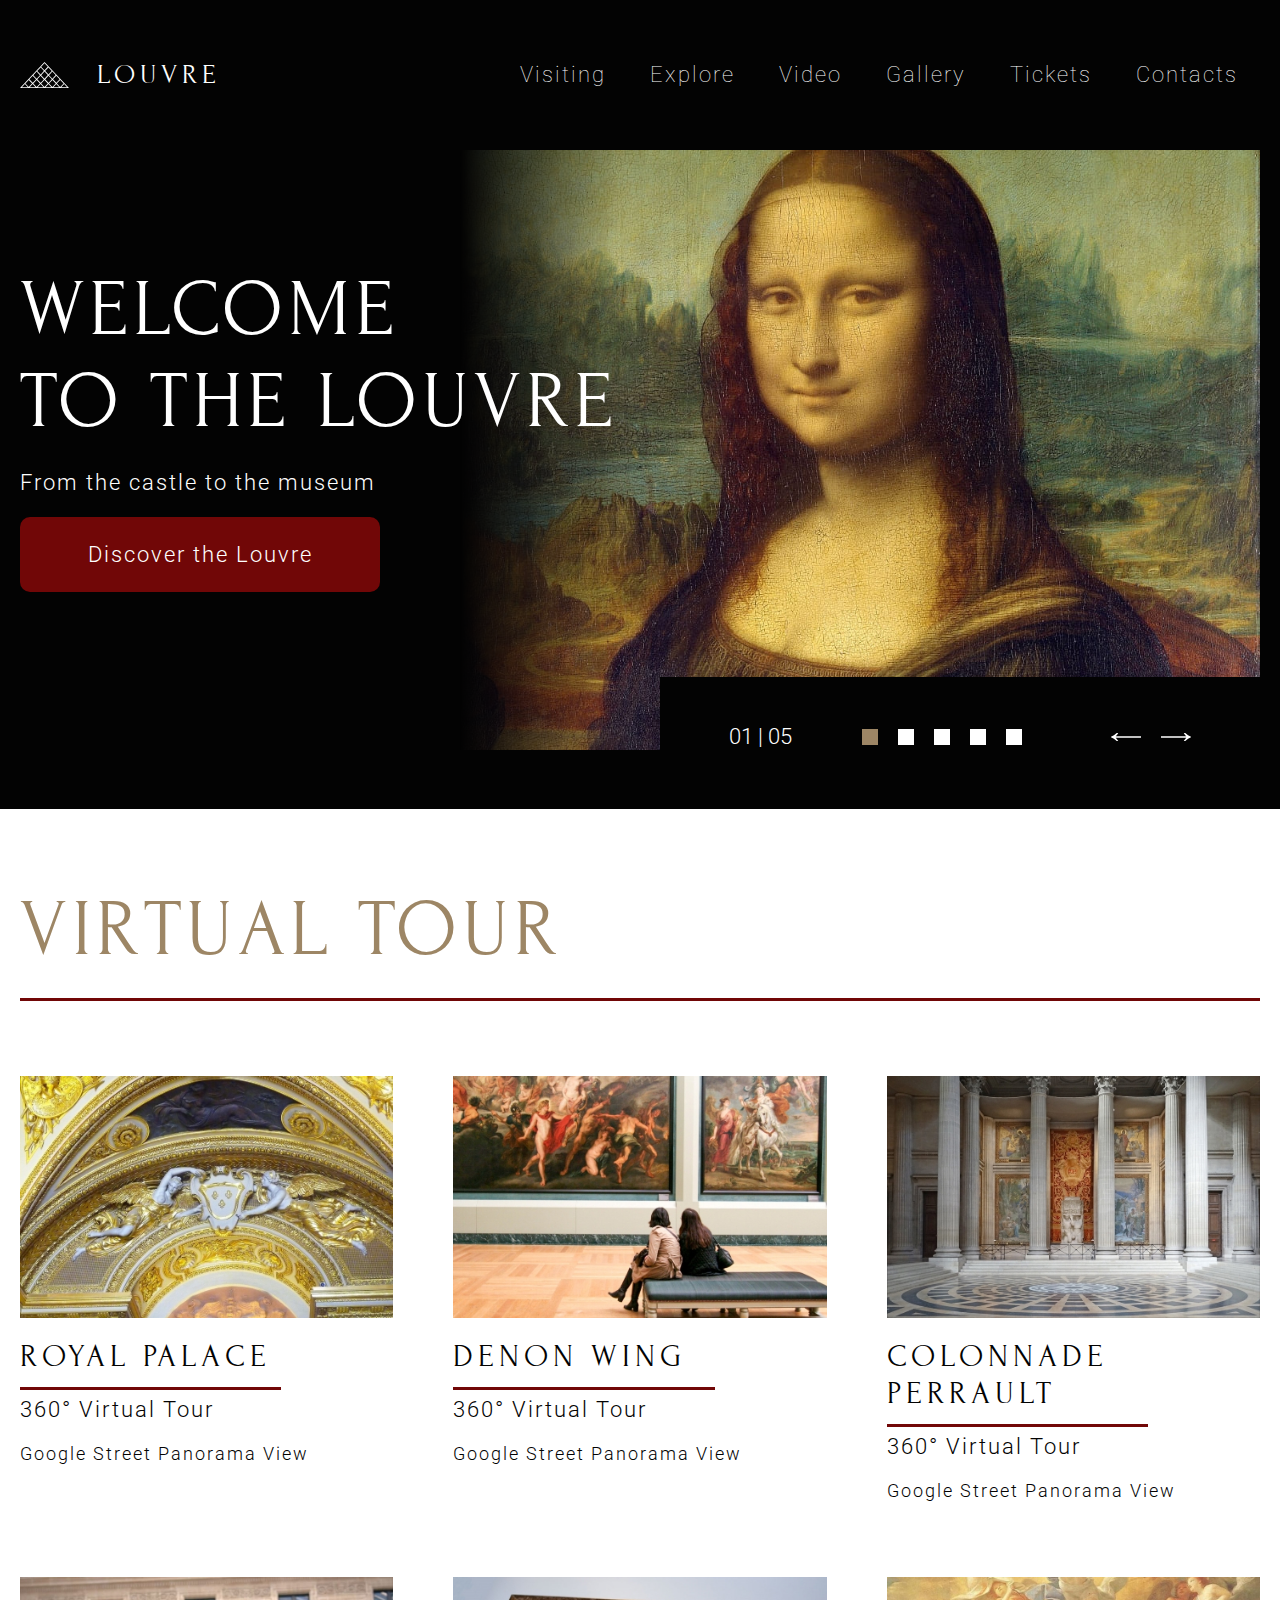
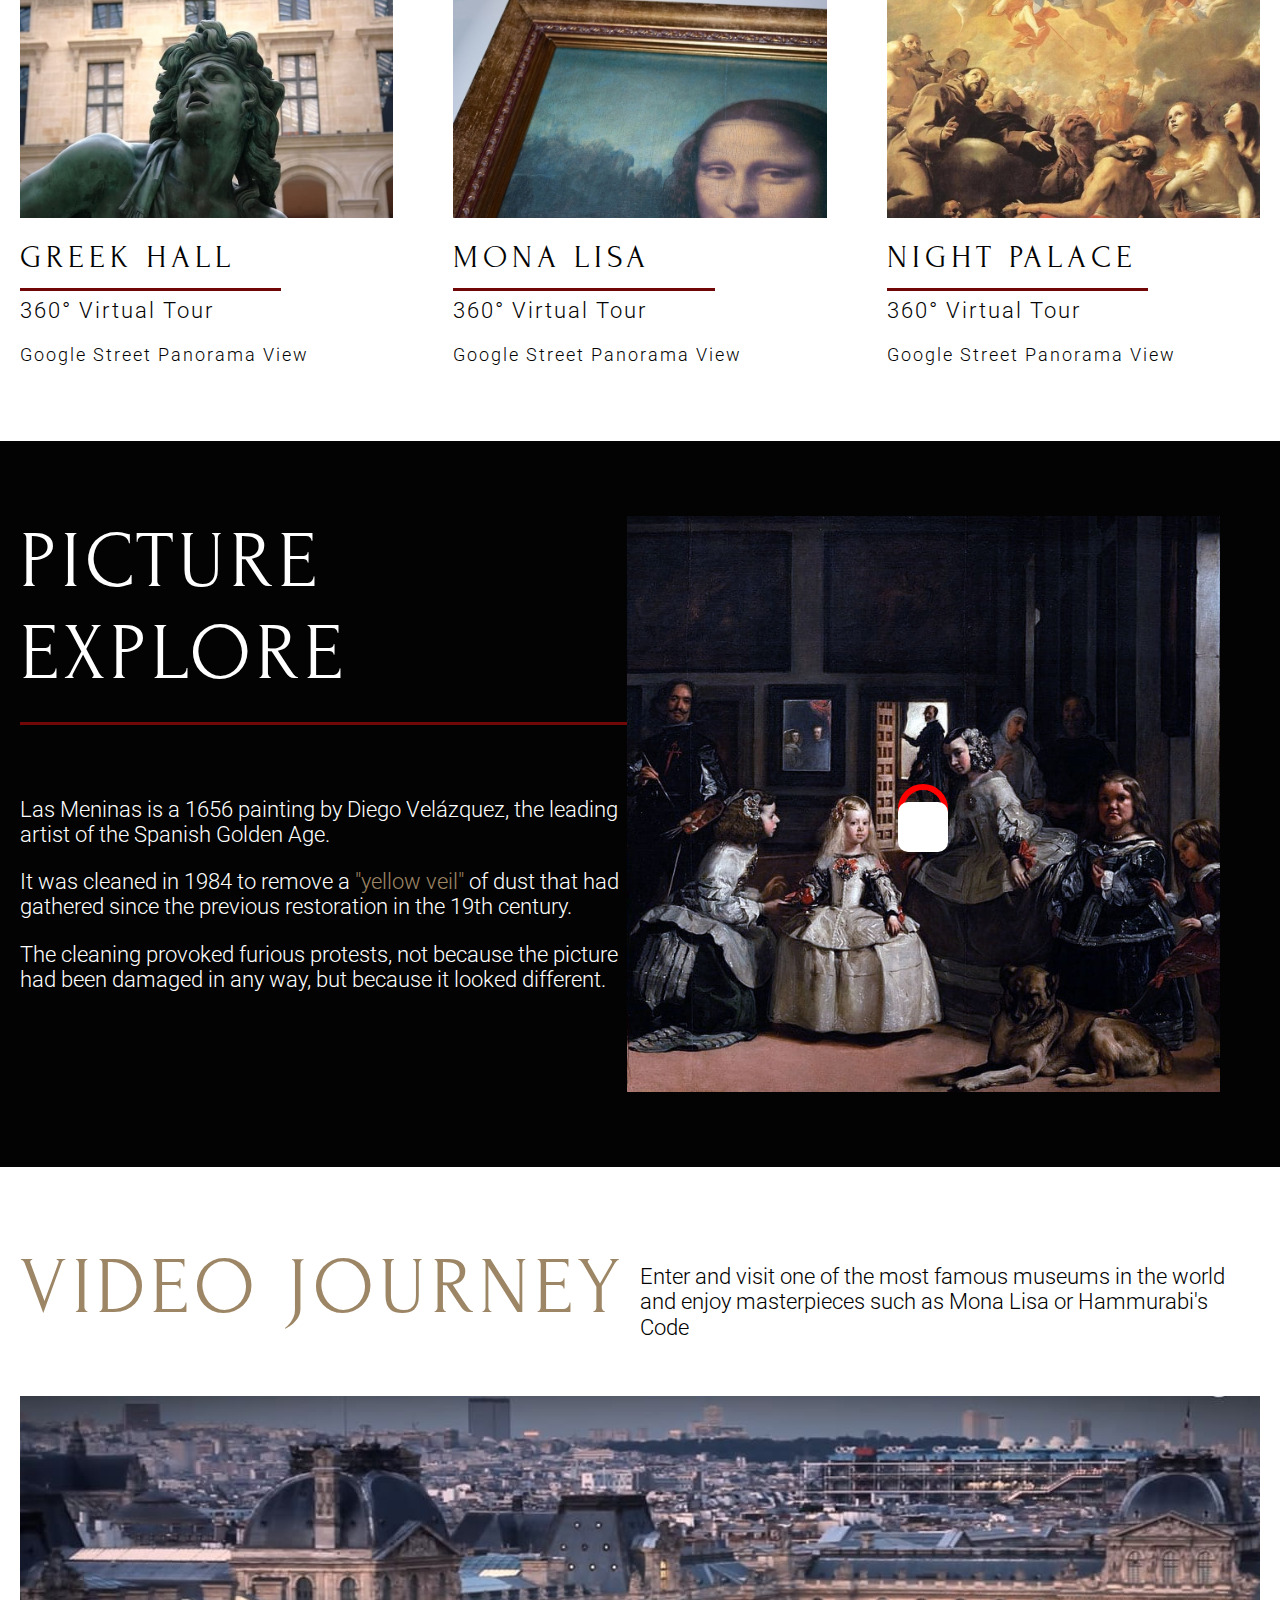
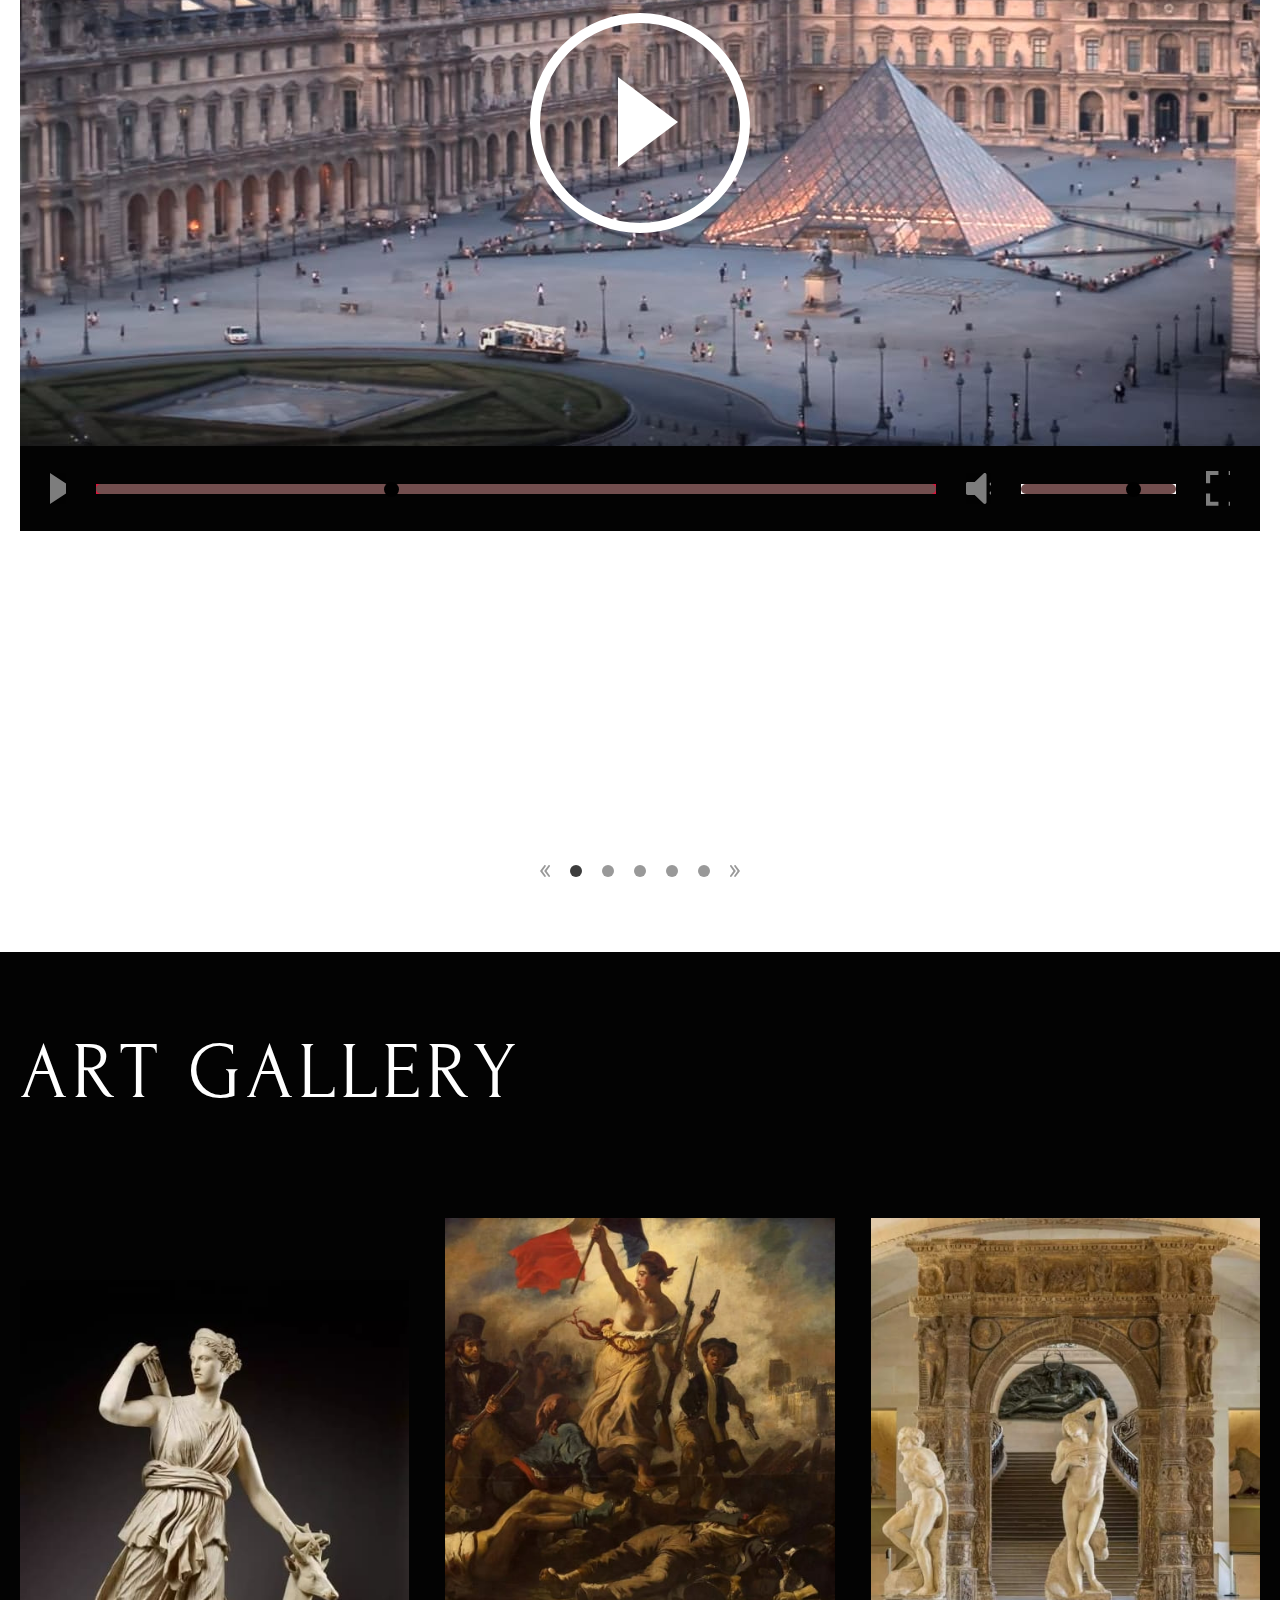
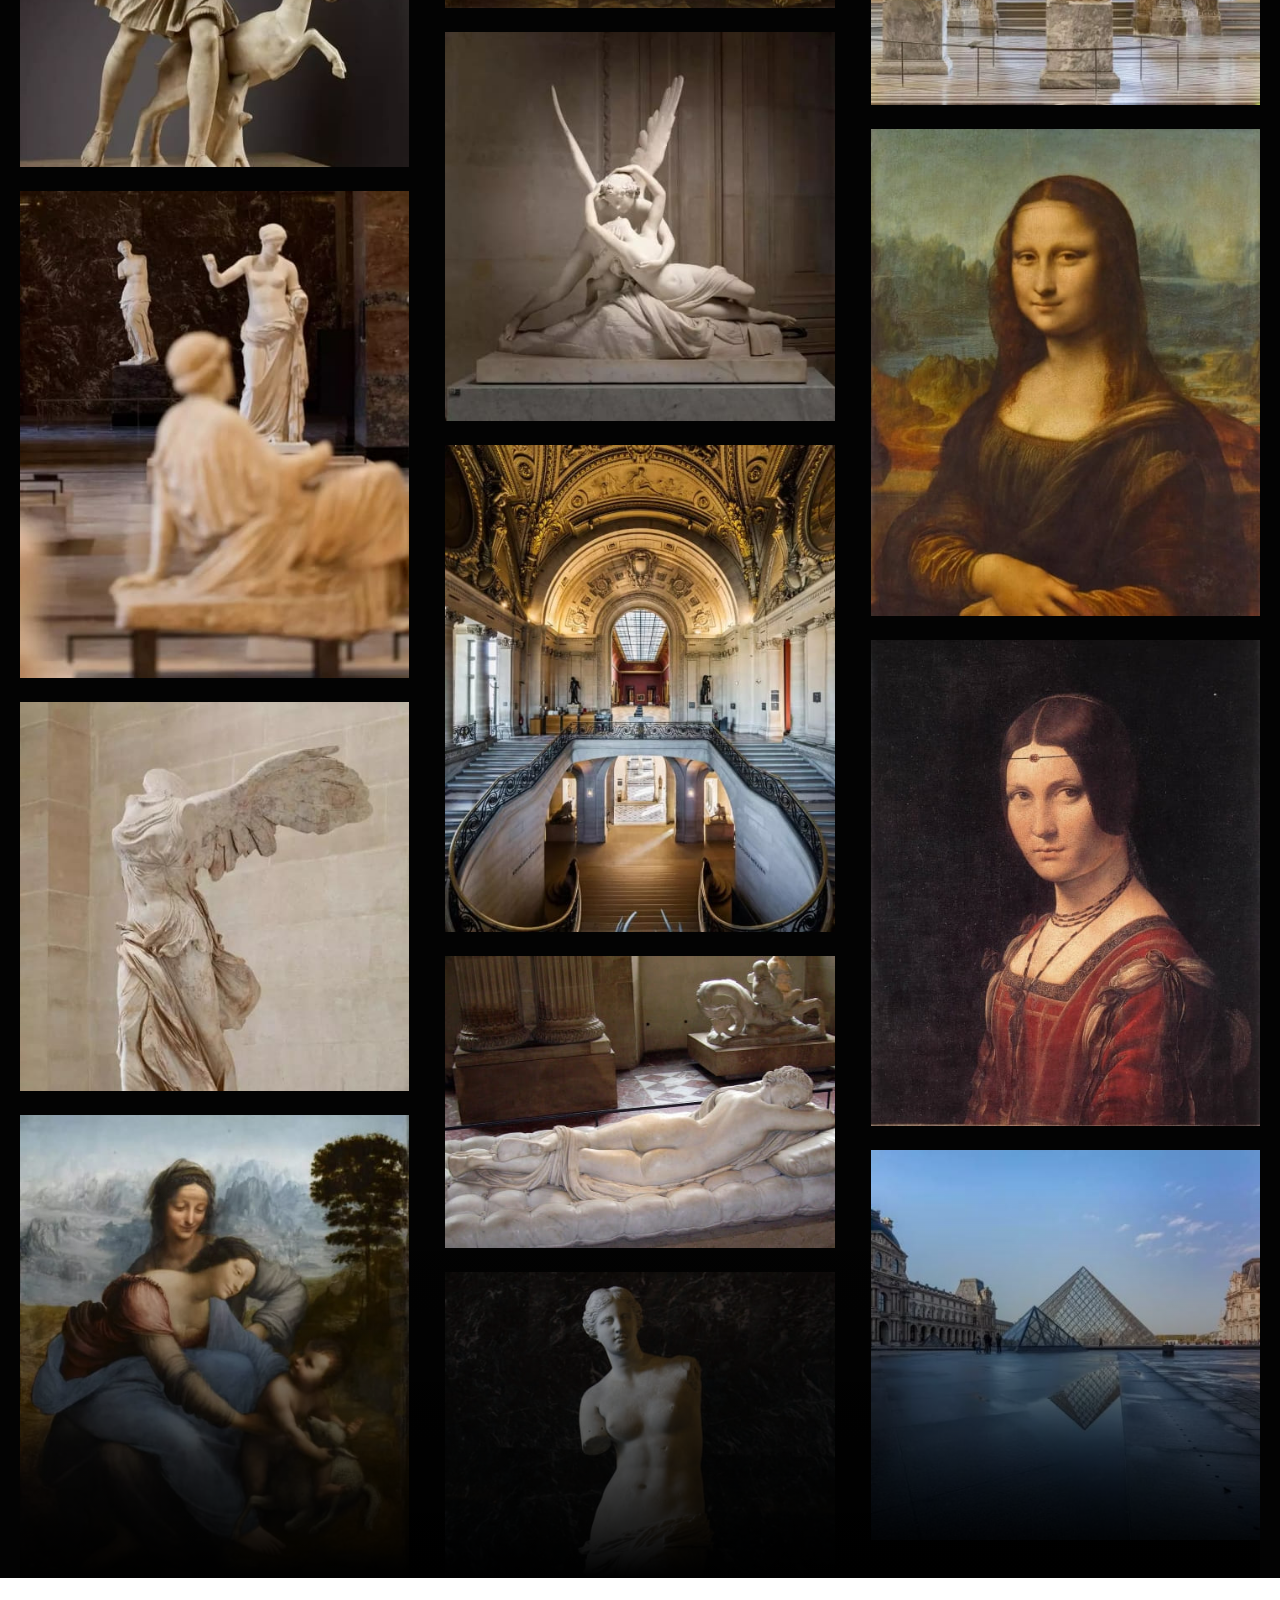
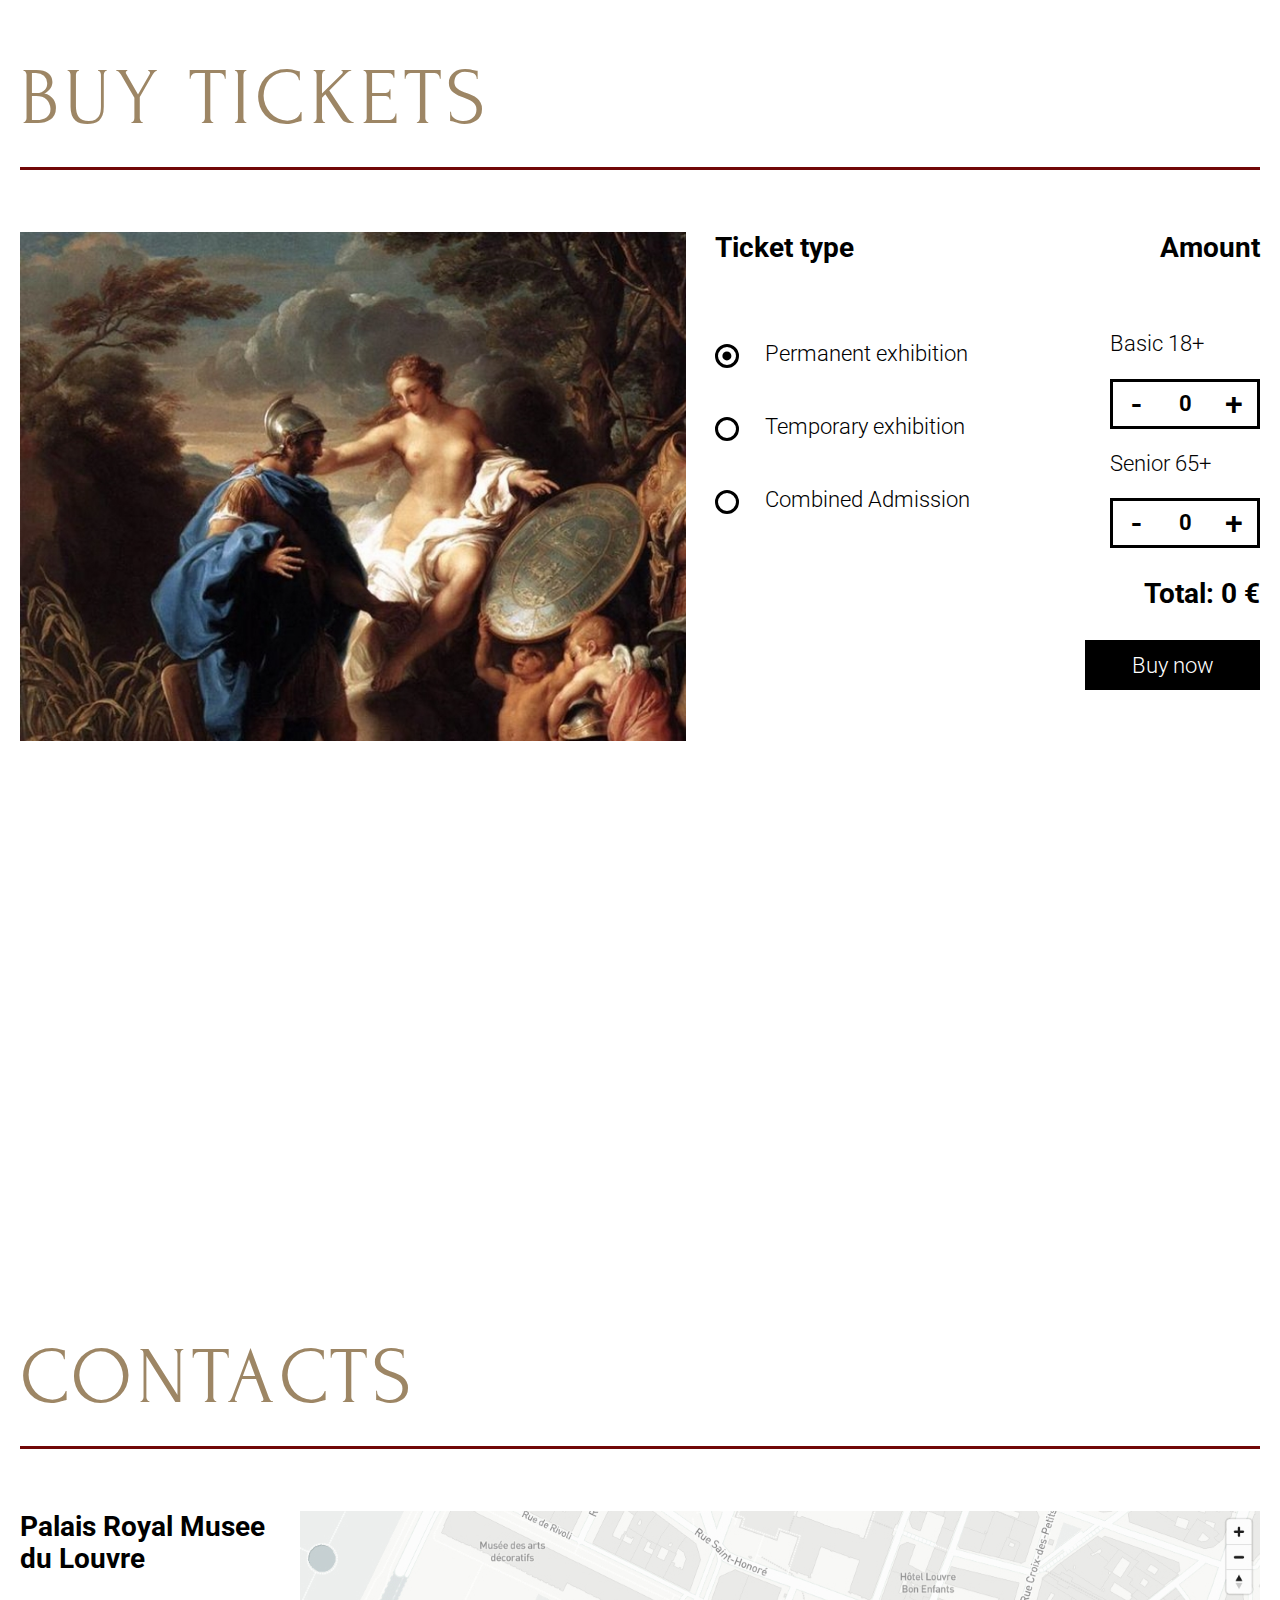
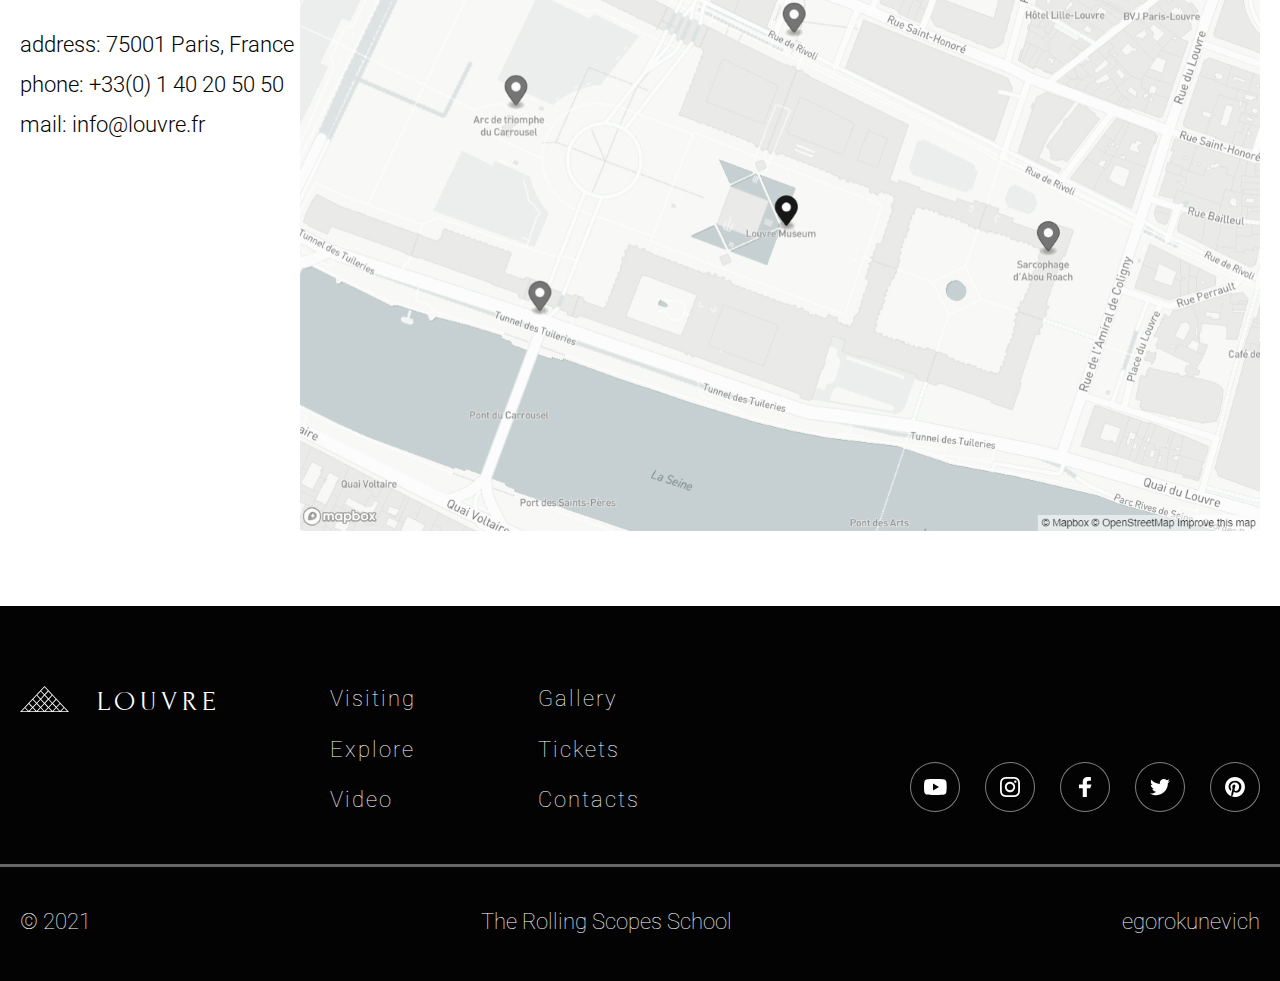
==== projects/museum/index.html @ bc7a4110 "Add files via upload" ====
<!DOCTYPE html>
<html lang="en">

<head>
  <meta charset="UTF-8">
  <meta http-equiv="X-UA-Compatible" content="IE=edge">
  <meta name="viewport" content="width=device-width, initial-scale=1.0">
  <link rel="icon" href="assets/favicon.ico">
  <link rel="stylesheet" href="css/normalize.css">
  <link rel="stylesheet" href="css/style.css">
  <link rel="stylesheet" href="css/welcome.css">
  <link rel="stylesheet" href="css/visiting.css">
  <link rel="stylesheet" href="css/header.css">
  <link rel="stylesheet" href="css/explore.css">
  <link rel="stylesheet" href="css/video.css">
  <link rel="stylesheet" href="css/gallery.css">
  <link rel="stylesheet" href="css/tickets.css">
  <link rel="stylesheet" href="css/contacts.css">
  <link rel="stylesheet" href="css/footer.css">
  <link rel="stylesheet" href="css/booking.css">

  <!-- linking fonts -->
  <link rel="preconnect" href="https://fonts.googleapis.com">
  <link rel="preconnect" href="https://fonts.gstatic.com" crossorigin>
  <link href="https://fonts.googleapis.com/css2?family=Roboto:wght@100;300;400;500;700&display=swap" rel="stylesheet">
  <link href="https://fonts.googleapis.com/css2?family=Forum&display=swap" rel="stylesheet">

  <title>Louvre Museum</title>
  <script src="js/tickets-refresh.js" type="text/javascript" defer></script>
</head>

<body>
  <header id="header" class="header">
    <div class="container flex">
      <div class="header-container">
        <div class="header__logo">
          <!-- <img src="assets/img/icons/logo.png" alt="logo"> -->
          <div class="logoImg"></div>
          <h3>
            <a class="link-spacing logo__title" href="#header">Louvre</a>
          </h3>
        </div>
        <nav id="header-nav" class="header__nav">
          <ul id="nav__list" class="nav__list flex-wrap">
            <li class="header__li"><a class="nav-link link-spacing" href="#visiting">Visiting</a></li>
            <li class="header__li"><a class="nav-link link-spacing" href="#explore">Explore</a></li>
            <li class="header__li"><a class="nav-link link-spacing" href="#video">Video</a></li>
            <li class="header__li"><a class="nav-link link-spacing" href="#gallery">Gallery</a></li>
            <li class="header__li"><a class="nav-link link-spacing" href="#tickets">Tickets</a></li>
            <li class="header__li navContacts"><a class="nav-link link-spacing" href="#contacts"
                class="navContacts">Contacts</a>
            </li>
          </ul>
        </nav>
        <div id="burger-menu" class="burger-menu">
          <span class="burger-line burger-line__top"></span>
          <span class="burger-line burger-line__mid"></span>
          <span class="burger-line burger-line__bot"></span>
        </div>
      </div>
    </div>
  </header>

  <main>
    <section id="welcome" class="section">
      <div class="bg-wrapper_dark">
        <!-- для заливки фона за пределами контейнера -->
        <div class="container">
          <div class="welcome-container">
            <div id="welcome__content" class="welcome-content">
              <h2 class="section__title text_white">Welcome</h2>
              <h2 class="section__title text_white">To the Louvre</h2>
              <p class="welcome-info text_white">From the castle to the museum</p>
              <a class="welcome__btn link-spacing text_white"
                href="https://www.google.com/maps/@48.8618159,2.3366818,3a,75y,81.55h,73.4t/data=!3m7!1e1!3m5!1sAF1QipOVxZQuSy3Bx9T_HpH_7FtBHDTXvI6SF-A10ocT!2e10!3e12!7i5472!8i2736">Discover
                the Louvre</a>
              <!-- <iframe class="button" src="https://www.google.com/maps/@48.8618159,2.3366818,3a,75y,81.55h,73.4t/data=!3m7!1e1!3m5!1sAF1QipOVxZQuSy3Bx9T_HpH_7FtBHDTXvI6SF-A10ocT!2e10!3e12!7i5472!8i2736" frameborder="0">Discover the Louvre</iframe> -->
            </div>
            <div class="slider">
              <div class="slider__mask">
                <img class="slider__img" src="assets/img/welcome-slider/1.jpg" alt="1_MonaLisa">
              </div>
              <!-- Slider -->
              <div class="slider-controls flex">
                <p class="text_white">01 | 05</p>
                <div class="slider__dots flex">
                  <div class="slider__dot slider__dot_active"></div> <!-- выделяется цветом -->
                  <div class="slider__dot"></div>
                  <div class="slider__dot"></div>
                  <div class="slider__dot"></div>
                  <div class="slider__dot"></div>
                </div>
                <div class="slider__arrows flex">
                  <div class="slider__arrow slider__arrow_left"></div>
                  <div class="slider__arrow slider__arrow_right"></div>
                </div>
              </div>
            </div>
          </div>
        </div>
      </div>
    </section>
    <section id="visiting" class="section_center flex section_light">
      <div class="bg-wrapper_light">
        <div class="section_padding">
          <div class="container">
            <div class="underline-title">
              <h2 class="section__title text_gold">Virtual tour</h2>
            </div>
            <div class="visiting__cards flex">
              <div class="card">
                <a class="link-spacing"
                  href="https://www.google.com/maps/@48.8606882,2.3356791,3a,90y,328.36h,87.55t/data=!3m7!1e1!3m5!1sAF1QipMZ9YgnArbwEIbTDANeSQYFu9gNqpW_2Sv8FBvY!2e10!3e12!7i4352!8i1815">
                  <div>
                    <img src="assets/img/visiting/royal-palace.jpg" class="card__img" alt="royal-palace">
                    <h4 class="card__title card-underline">Royal palace</h4>
                    <p class="card__info">360° Virtual Tour</p>
                    <p class="card__description">Google Street Panorama View</p>
                  </div>
                </a>
              </div>
              <div class="card">
                <a class="link-spacing"
                  href="https://www.google.com/maps/@48.8563254,2.3352706,3a,75y,90t/data=!3m7!1e1!3m5!1sAF1QipNRj_CwP4coDMYdCHj6qHeBeJpI2VxU5BUsOX4F!2e10!3e12!7i11000!8i5500">
                  <div>
                    <img src="assets/img/visiting/denon-wing.jpg" class="card__img" alt="denon-wing">
                    <h4 class="card__title card-underline">Denon wing</h4>
                    <p class="card__info">360° Virtual Tour</p>
                    <p class="card__description">Google Street Panorama View</p>
                  </div>
                </a>
              </div>
              <div class="card">
                <a class="link-spacing"
                  href="https://www.google.com/maps/@48.8601723,2.3395439,3a,88.4y,322.04h,84.25t/data=!3m7!1e1!3m5!1sAF1QipNMZGQuEA-pAUvIG_eP_2f3gWTKZEJ6XLVJ-Pgb!2e10!3e12!7i10240!8i5120">
                  <div>
                    <img src="assets/img/visiting/colonnade-perrault.jpg" class="card__img" alt="colonnade-perrault">
                    <h4 class="card__title card-underline">Colonnade perrault</h4>
                    <p class="card__info">360° Virtual Tour</p>
                    <p class="card__description">Google Street Panorama View</p>
                  </div>
                </a>
              </div>
              <div class="card">
                <a class="link-spacing"
                  href="https://www.google.com/maps/@48.860183,2.3356156,3a,90y,177.69h,95.61t/data=!3m7!1e1!3m5!1sAF1QipP7uFZnTITRe-7AEVAgHAfqiCL-03gvBHcYWgF3!2e10!3e12!7i5472!8i2736">
                  <div>
                    <img src="assets/img/visiting/greek-hall.jpg" class="card__img" alt="greek-hall">
                    <h4 class="card__title card-underline">Greek hall</h4>
                    <p class="card__info">360° Virtual Tour</p>
                    <p class="card__description">Google Street Panorama View</p>
                  </div>
                </a>
              </div>
              <div class="card">
                <a class="link-spacing"
                  href="https://www.google.com/maps/@48.8598788,2.3355157,3a,82.2y,7.53h,94t/data=!3m7!1e1!3m5!1sAF1QipO1wkUUbyzpPjj-OR0mR5etZJT-xl-40XK8rDQ3!2e10!3e12!7i10240!8i5120">
                  <div>
                    <img src="assets/img/visiting/mona-lisa.jpg" class="card__img" alt="mona-lisa">
                    <h4 class="card__title card-underline">Mona lisa</h4>
                    <p class="card__info">360° Virtual Tour</p>
                    <p class="card__description">Google Street Panorama View</p>
                  </div>
                </a>
              </div>
              <div class="card">
                <a class="link-spacing"
                  href="https://www.google.com/maps/@48.8563254,2.3352706,3a,90y,21.26h,79.91t/data=!3m7!1e1!3m5!1sAF1QipPpGAowYatVyk3MMGnZAaQkYm2EUk-Dlca06SS5!2e10!3e12!7i11304!8i5652">
                  <div>
                    <img src="assets/img/visiting/night-palace.jpg" class="card__img" alt="night-palace">
                    <h4 class="card__title card-underline">Night palace</h4>
                    <p class="card__info">360° Virtual Tour</p>
                    <p class="card__description">Google Street Panorama View</p>
                  </div>
                </a>
              </div>
            </div>
          </div>
        </div>
      </div>
    </section>
    <section id="explore" class="section">
      <div class="bg-wrapper_dark">
        <div class="section_padding">
          <div class="container flex">
            <div class="explore-container">
              <div class="explore__description">
                <div class="underline-title">
                  <h2 class="section__title text_white">Picture explore</h2>
                </div>
                <article class="explore__info explore__description_padding-vert">
                  <p class="text_white">Las Meninas is a 1656 painting by Diego Velázquez, the leading artist of the
                    Spanish Golden Age.
                  </p>
                  <p class="text_white">It was cleaned in 1984 to remove a <span class="text_gold">"yellow veil"</span>
                    of dust that had
                    gathered since the previous restoration in the 19th century.</p>
                  <p class="explore__3rd-paragraph text_white">The cleaning provoked furious protests, not because the
                    picture had
                    been damaged in any way, but
                    because it looked different.</p>
                </article>
              </div>
              <div class="explore-slider__container">
                <div class="explore-slider">
                  <div class="explore-slider__after">
                    <img class="img-block img-scale" src="assets/img/explore-slider/after.jpg" alt="after.jpg">
                  </div>
                  <div class="explore-slider__control">
                  </div>
                  <input class="explore-range explore-slider__input" name="exploreRange" type="range" min="0" max="100" value="50">
                </div>
              </div>
            </div>
          </div>
        </div>
      </div>
    </section>
    <section id="video">
      <div class="bg-wrapper_light">
        <div class="section_padding">
          <div class="container">
            <div class="video-container">
              <div class="video-info">
                <h2 class="section__title text_gold video__title">Video journey</h2>
                <p class="video__description">Enter and visit one of the most famous museums in the
                  world and enjoy masterpieces such as Mona Lisa or Hammurabi's Code</p>
              </div>
              <div class="video-player video-grid__player">
                <div class="video-player__poster">
                  <div class="play-icon cursor-pointer"></div>
                </div>
                <div class="video-player__controls">
                  <div class="player-controls__play cursor-pointer">
                    <div class="player-controls__btn-opacity"></div>
                  </div>
                  <input type="range" value="35" min="0" max="100" class="video-range player-controls__progress cursor-pointer">
                  <div class="player-controls__mute cursor-pointer">
                    <div class="player-controls__btn-opacity"></div>
                  </div>
                  <input type="range" value="75" min="0" max="100" class="video-range player-controls__volume cursor-pointer">
                  <div class="player-controls__fullscreen cursor-pointer">
                    <div class="player-controls__btn-opacity"></div>
                  </div>
                </div>
              </div>
              <div class="video-grid__playlist">
                <div class="playlist__videos">
                  <iframe class="video-yt" width="452" height="254" src="https://www.youtube.com/embed/zp1BXPX8jcU"
                    title="YouTube video player" frameborder="0"
                    allow="accelerometer; autoplay; clipboard-write; encrypted-media; gyroscope; picture-in-picture"
                    allowfullscreen></iframe>
                  <iframe class="video-yt" width="452" height="254" src="https://www.youtube.com/embed/Vi5D6FKhRmo"
                    title="YouTube video player" frameborder="0"
                    allow="accelerometer; autoplay; clipboard-write; encrypted-media; gyroscope; picture-in-picture"
                    allowfullscreen></iframe>
                  <iframe class="video-yt" width="452" height="254" src="https://www.youtube.com/embed/NOhDysLnTvY"
                    title="YouTube video player" frameborder="0"
                    allow="accelerometer; autoplay; clipboard-write; encrypted-media; gyroscope; picture-in-picture"
                    allowfullscreen></iframe>
                </div>
                <div class="playlist__controls">
                  <div class="playlist-controls__left playlist-controls__btn"></div>
                  <div class="playlist-controls__dot playlist-controls__btn playlist-controls__btn_active"></div>
                  <div class="playlist-controls__dot playlist-controls__btn"></div>
                  <div class="playlist-controls__dot playlist-controls__btn"></div>
                  <div class="playlist-controls__dot playlist-controls__btn"></div>
                  <div class="playlist-controls__dot playlist-controls__btn"></div>
                  <div class="playlist-controls__right playlist-controls__btn"></div>
                </div>
              </div>
            </div>
          </div>
        </div>
      </div>
    </section>
    <section id="gallery">
      <div class="bg-wrapper_dark">
        <div class="section_padding-up">
          <div class="container">
            <h2 class="section__title title-padding text_white">Art gallery</h2>
            <div class="picture-container">
              <div class="picture-inner-container flex">
                <img src="assets/img/galery/galery2.jpg" class="gallery-picture img-block pic-1" alt="galery2.jpg">
                <img src="assets/img/galery/galery9.jpg" class="gallery-picture img-block" alt="galery9.jpg">
                <img src="assets/img/galery/galery4.jpg" class="gallery-picture img-block" alt="galery4.jpg">
                <img src="assets/img/galery/galery6.jpg" class="gallery-picture img-block" alt="galery6.jpg">
                <img src="assets/img/galery/galery11.jpg" class="gallery-picture img-block" alt="galery11.jpg">
                <img src="assets/img/galery/galery1.jpg" class="gallery-picture img-block" alt="galery1.jpg">
                <img src="assets/img/galery/galery8.jpg" class="gallery-picture img-block" alt="galery8.jpg">
                <img src="assets/img/galery/galery13.jpg" class="gallery-picture img-block" alt="galery13.jpg">
                <img src="assets/img/galery/galery5.jpg" class="gallery-picture img-block" alt="galery5.jpg">
                <img src="assets/img/galery/galery3.jpg" class="gallery-picture img-block" alt="galery3.jpg">
                <img src="assets/img/galery/galery7.jpg" class="gallery-picture img-block pic-11" alt="galery7.jpg">
                <img src="assets/img/galery/galery14.jpg" class="gallery-picture img-block" alt="galery14.jpg">
                <img src="assets/img/galery/galery15.jpg" class="gallery-picture img-block" alt="galery15.jpg">
                <img src="assets/img/galery/galery12.jpg" class="gallery-picture img-block" alt="galery12.jpg">
                <img src="assets/img/galery/galery10.jpg" class="gallery-picture img-block" alt="galery10.jpg">
              </div>
            </div>

          </div>
        </div>
      </div>
    </section>
    <section id="tickets">
      <div class="bg-wrapper_light">
        <div class="section_padding">
          <div class="container">
            <div class="underline-title">
              <h2 class="section__title text_gold">Buy tickets</h2>
            </div>
            <div class="tickets-container">
              <div class="tickets-pic-container">
                <img class="img-block tickets-pic" src="assets/img/tickets-pic.png" alt="tickets-picture">
              </div>
              <div class="tickets-form">
                <div class="ticket-type">
                  <h5 class="form__title">Ticket type</h5>
                  <div class="tickets-radio">
                    <div>
                      <input type="radio" name="radio-btn__ticket" id="ticket-1" checked> <label for="ticket-1"
                        class="form__label">Permanent exhibition</label>
                    </div>
                    <div>
                      <input type="radio" name="radio-btn__ticket" id="ticket-2"> <label for="ticket-2"
                        class="form__label">Temporary exhibition</label>
                    </div>
                    <div>
                      <input type="radio" name="radio-btn__ticket" id="ticket-3"> <label for="ticket-3"
                        class="form__label">Combined Admission</label>
                    </div>
                  </div>
                </div>
                <div class="ticket-amount">
                  <h5 class="form__title">Amount</h5>
                  <div class="amount__container">
                    <p class="ticket-amount__ticket-name">Basic 18+</p>
                    <div class="amount__inputs">
                      <div id="ticketsBasicRemove" class="amount__btn">-</div>
                      <input id="ticketsBasicAmount" class="amount__number" type="number" min="0" max="20" value="0" readonly>
                      <div id="ticketsBasicAdd" class="amount__btn">+</div>
                    </div>
                  </div>
                  <div class="amount__container">
                    <p class="ticket-amount__ticket-name">Senior 65+</p>
                    <div class="amount__inputs">
                      <div id="ticketsSeniorRemove" class="amount__btn">-</div>
                      <input id="ticketsSeniorAmount" class="amount__number" type="number" min="0" max="20" value="0" readonly>
                      <div id="ticketsSeniorAdd" class="amount__btn">+</div>
                    </div>
                  </div>
                  <div id="ticketsTotal" class="form__title amount__total">Total: 0 €</div>
                  <button class="amount__btn_buy" id="tickets__buy-btn">Buy now</button>
                </div>
              </div>
            </div>
          </div>
        </div>
      </div>
    </section>
    <section id="parallax">
      <div class="parallax"></div>
    </section>
    <section id="contacts">
      <div class="bg-wrapper_light">
        <div class="section_padding">
          <div class="container">
            <div class="underline-title">
              <h2 class="section__title text_gold">Contacts</h2>
            </div>
            <div class="contacts-container">
              <div class="contacts-info">
                <h5 class="form__title contacts__title">Palais Royal Musee du Louvre</h5>
                <ul class="contacts__list">
                  <li class="text_black contacts__link">address: 75001 Paris, France</li>
                  <li class="contacts__link"><a class="text_black" href="tel:+330140205050">phone: +33(0) 1 40 20 50
                      50</a></li>
                  <li class="contacts__link"><a class="text_black" href="mailto:info@louvre.fr">mail: info@louvre.fr</a>
                  </li>
                </ul>
              </div>
              <div class="contacts-map">
                <img class="img-block map-img" src="assets/img/contacts-map.jpg" alt="contacts-map">
              </div>
            </div>
          </div>
        </div>
      </div>
    </section>
  </main>

  <footer class="footer">
    <div class="bg-wrapper_dark">
      <div class="footer-padding">
        <div class="container">
          <div class="footer-container">
            <div class="footer-info">
              <div class="footer__logo">
                <div class="logoImg"></div>
                <h3 class="logo__footer-title">
                  <a class="link-spacing logo__title" href="#header">Louvre</a>
                </h3>
              </div>
              <nav class="footer__nav">
                <ul class="footer__list">
                  <li class="footer__li"><a class="nav-link link-spacing" href="#visiting">Visiting</a></li>
                  <li class="footer__li"><a class="nav-link link-spacing" href="#explore">Explore</a></li>
                  <li class="footer__li"><a class="nav-link link-spacing" href="#video">Video</a></li>
                  <li class="footer__li"><a class="nav-link link-spacing" href="#gallery">Gallery</a></li>
                  <li class="footer__li"><a class="nav-link link-spacing" href="#tickets">Tickets</a></li>
                  <li class="footer__li navContacts"><a class="nav-link link-spacing" href="#contacts"
                      class="navContacts">Contacts</a></li>
                </ul>
              </nav>
            </div>
            <div class="footer__socials-container">
              <ul class="footer__socials">
                <li class="socials__thumb thumb__youtube"><a class="socials__link"
                    href="https://www.youtube.com/user/louvre" target="blank"></a></li>
                <li class="socials__thumb thumb__instagram"><a class="socials__link"
                    href="https://www.instagram.com/museelouvre/" target="blank"></a></li>
                <li class="socials__thumb thumb__facebook"><a class="socials__link"
                    href="https://www.facebook.com/museedulouvre" target="blank"></a></li>
                <li class="socials__thumb thumb__twitter"><a class="socials__link" href="http://twitter.com/museelouvre"
                    target="blank"></a></li>
                <li class="socials__thumb thumb__pinterest"><a class="socials__link"
                    href="https://www.pinterest.fr/museedulouvre/" target="blank"></a></li>
              </ul>
            </div>
          </div>
        </div>
      </div>
    </div>
  </footer>
  <div class="section-authors">
    <div class="bg-wrapper_dark">
      <div class="authors_padding">
        <div class="container">
          <div class="footer__authors">
            <p class="font_thin text_white">© 2021</p>
            <p class="authors__school font_thin text_white">The Rolling Scopes School</p>
            <p><a class="font_thin text_white" href="https://github.com/egorokunevich">egorokunevich</a></p>
          </div>
        </div>
      </div>
    </div>
  </div>

  <div class="booking" id="booking-window">
    <div class="booking__outer-container">
      <div class="booking-wrap">
        <div class="booking-container">
          <div id="booking__close-btn" class="booking__close"></div>
          <div class="booking__tickets">
            <div class="booking__header">
              <div class="booking__logo"></div>
              <h2 class="section__title text_gold booking__title">Booking tickets</h2>
              <p class="booking__subtitle">Tour to Louvre</p>
              <div class="booking__underline"></div>
            </div>
            <form action="" class="booking-form">
              <div class="form__date-time">
                <label for="date" class="booking-form__label booking-form__label_date"><input placeholder="Date"
                    type="date" class="input__date text_black booking-form__input">
                </label>
                <label for="time" class="booking-form__label booking-form__label_time"><input placeholder="Time"
                    type="time" class="input__time text_black booking-form__input">
                </label>
              </div>
              <label for="name" class="booking-form__label booking-form__label_name">
                <input placeholder="Name" type="text" class="input__text text_black booking-form__input">
              </label>
              <label for="email" class="booking-form__label booking-form__label_email">
                <input placeholder="E-mail" type="email" name="" id=""
                  class="input__text text_black booking-form__input">
              </label>
              <label for="phone" class="booking-form__label booking-form__label_phone">
                <input placeholder="Phone" type="tel" name="" id="" class="input__text text_black booking-form__input">
              </label>
              <label for="select" class="booking-form__label booking-form__label_select">
                <select class="select__header text_black" name="select__ticket-type" id="">
                  <option class="select__option text_black" value="Temporary exhibition">Temporary exhibition</option>
                  <option class="select__option text_black" value="Permanent exhibition">Permanent exhibition</option>
                  <option class="select__option text_black" value="Combined Admission">Combined Admission</option>
                </select>
              </label>
              <div class="booking-entry">
                <p class="booking-entry__title text_gold">Entry ticket</p>
                <div class="booking-entry__ticket">
                  <p class="text_black booking-entry__text">Basic 18+ (20 €)</p>
                  <div class="booking__inputs">
                    <div id="booking_basicRemove" class="booking__btn">-</div>
                    <input id="booking_basicAmount" class="booking__number" type="number" min="0" max="20" value="0"
                      readonly>
                    <div id="booking_basicAdd" class="booking__btn">+</div>
                  </div>
                </div>
                <div class="booking-entry__ticket">
                  <p class="text_black booking-entry__ticket booking-entry__text">Senior 65+ (10 €)</p>
                  <div class="booking__inputs">
                    <div id="booking_seniorRemove" class="booking__btn">-</div>
                    <input id="booking_seniorAmount" class="booking__number" type="number" min="0" max="20" value="0" readonly>
                    <div id="booking_seniorAdd" class="booking__btn">+</div>
                  </div>
                </div>
              </div>
            </form>
          </div>
          <div class="booking__overview">
            <div class="overview-info">
              <h2 class="overview__title">Overwiew</h2>
              <h3 class="overview__subtitle">Tour to Louvre</h3>
              <div class="overview__date overview__info text_black">Friday, August 19</div>
              <div class="overview__time overview__info text_black">16:30</div>
              <div class="overview__ticket-type overview__info text_black">Temporary exhibition</div>
            </div>
            <div class="ticket-item">
              <div class="ticket__name text_black">
                <div id="overview_basicAmount" class="ticket__count">3</div>
                Basic (20 €)
              </div>
              <div id="basicPrice" class="ticket__price text_black">60</div>
            </div>
            <div class="ticket-item">
              <div class="ticket__name text_black">
                <div id="overview_seniorAmount" class="ticket__count">4</div>
                Senior (10 €)
              </div>
              <div id="seniorPrice" class="ticket__price text_black">40 €</div>
            </div>
            <div class="overview__underline"></div>
            <div class="overview-total">
              <div class="overview-total__total text_black">
                Total:
              </div>
              <div id="overviewTotal" class="overview-total__amount text_black">
                100 €
              </div>
            </div>
            <div class="overview__card-info">
              <div class="card-front">
                <div class="card-front__number">
                  Card number
                  <input class="card-front__input_number" type="number" name="card-number">
                </div>
                <div class="card-front__expiration-date">
                  Expiration date
                  <div class="expiration-inputs">
                    <input class="card-front__input_month" type="number" min="1" max="12" value="1" name="card-month">
                    <input class="card-front__input_year" type="number" min="2022" value="2024" name="card-year">
                  </div>
                </div>
                <div class="card-front__cardholder">
                  Cardholder name
                  <input class="card-front__input_cardholder" type="number" name="card-cardholder">
                </div>
              </div>
              <div class="card-back">
                <div class="card-back__magnet-line"></div>
                <div class="card-back__content">
                  <div class="card-back__code">
                    CVC/CVV
                    <input class="card-back__input_code" type="number" name="card-code">
                  </div>
                  <div class="card-back__info">The last 3 or 4 digits on back of the card</div>
                </div>
              </div>
            </div>
            <div class="overview__book-button">
              <button class="amount__btn_buy book-btn">Book</button>
            </div>
          </div>
        </div>
      </div>
    </div>
  </div>

  <script src="js/script.js" type="text/javascript"></script>

</body>

</html>
---- projects/museum/css/style.css ----
* {
  /* color: #ffffff; */
  font-family: "Roboto", sans-serif;
  font-weight: 300;
  font-size: 22px;
}

:root {
  --color_gold: #9d8665;
  --color_dark-red: #710707;
}

.container {
  max-width: 1440px;
  justify-content: space-between;
  align-items: center;
  margin: 0 auto;
  position: relative;
  height: 100%;
}

.flex {
  display: flex;
}

.flex-wrap {
  display: flex;
  flex-flow: wrap;
}

.link-spacing {
  letter-spacing: 2px;
}

.section__title {
  font-family: "Forum", cursive;
  font-size: 80px;
  font-weight: 100;
  margin: 0 0;
  text-transform: uppercase;
  letter-spacing: 5px;
  z-index: 3;
}

/* .section__title_gold {
  color: #9d8665;
} */

.logo__title {
  font-family: "Forum", cursive;
  font-weight: 300;
  margin-left: 1em;
  letter-spacing: 5px;
  font-size: 28px;
  text-transform: uppercase;
  color: white;
}

/* Ссылка в навигации */
.nav-link {
  text-decoration: none;
  letter-spacing: 2px;
  font-weight: 100;
  transition: 0.2s;
  color: white;
}

.nav-link:hover {
  color: var(--color_gold);
}

.text_gold {
  color: var(--color_gold);
}

.text_black {
  color: #030303;
}

.text_white {
  color: white;
}

.font_thin {
  font-weight: 100;
}

/* Для заливки фона вне контейнера белых секций. По идее, можно не использовать */
.bg-wrapper_light {
  background-color: #ffffff;
}

/* Для заливки фона вне контейнера черных секций*/
.bg-wrapper_dark {
  background-color: #030303;
}

/* Подчеркивание заголовка */
.underline-title {
  position: relative;
  margin-bottom: 25px;
}
.underline-title::after {
  content: "";
  position: absolute;
  bottom: -25px;
  left: 0;
  right: 0;
  height: 3px;
  background-color: var(--color_dark-red);
}

/* Для плавной прокрутки страницы */
html {
  scroll-behavior: smooth;
}

.section_center {
  align-items: center;
  justify-content: center;
}

.section_padding {
  padding: 75px 0 75px 0;
}

.section_padding-up {
  padding: 75px 0 0 0;
}

.grid {
  display: grid;
}

.cursor-pointer:hover {
  cursor: pointer;
}

.img-block {
  display: block;
}

.img-scale {
  width: 100%;
  height: auto;
}

.title-padding {
  padding-bottom: 8%;
}

.parallax {
  width: 100%;
  height: 400px;
  background-image: url(../assets/img/parallax.jpg);
  background-position: center;
  background-size: cover;
  background-attachment: fixed;
}

/* Форма в секции Tickets */
.form__title {
  color: black;
  font-family: "Roboto", sans-serif;
  font-weight: bold;
  font-size: 28px;
  margin-top: 0;
  margin-bottom: 30%;
}

/* Стилизация radio */
.form__label {
  display: inline-block;
    color: black;
    margin-bottom: 50px;
    display: inline-block;
    padding-left: 50px;
}

input[type="radio"]:checked, 
input[type="radio"]:not(:checked) 
{
    /* position: absolute;
    left: -9999px; */
    display: none;
}

input[type="radio"]:checked + .form__label, 
input[type="radio"]:not(:checked) + .form__label {
    display: inline-block;
    position: relative;
    /* padding-left: 28px; */
    line-height: 20px;
    cursor: pointer;
}

input[type="radio"]:checked + .form__label:before, 
input[type="radio"]:not(:checked) + .form__label:before {
    content: "";
    position: absolute;
    left: 0px;
    top: 0px;
    width: 18px;
    height: 18px;
    border: 3px solid #000000;
    background-color: #ffffff;
}

input[type="radio"]:checked + .form__label:before, 
input[type="radio"]:not(:checked) + .form__label:before {
    border-radius: 100%;
}

input[type="radio"]:checked + .form__label:after {
    content: "";
    position: absolute;
    -webkit-transition: all 0.2s ease;
    -moz-transition: all 0.2s ease;
    -o-transition: all 0.2s ease;
    transition: all 0.2s ease;
}

input[type="radio"]:checked + .form__label:after {
    left: 0;
    top: 0;
    transform: translate(82%, 82%);
    width: 9px;
    height: 9px;
    border-radius: 100%;
    background-color: #000000;
}

.form__label:hover{
  cursor: pointer;
  color: var(--color_dark-red);
}


@media (max-width: 1440px) {
  .container {
    padding: 0 20px;
  }
  
}

/* Адаптация под 1024px */
@media (max-width: 1024px) {
  * {
    font-size: 20px;
  }

  .container {
    max-width: 984px;
    padding: 0 20px;
  }

  .section__title {
    font-size: 50px;
  }

  .form__title {
    font-size: 24px;
  }

}

@media (max-width: 768px) {
  * {
    font-size: 18px;
  }

  .container {
    max-width: 728px;
  }

  .section__title {
    font-size: 40px;
    line-height: 60px;
  }

  .section_padding {
    padding: 40px 0 37px 0;
  }

  .section_padding-up {
    padding-top: 40px;
  }

  .form__title {
    margin-bottom: 10px;
  }
  
  .font_thin {
    font-size: 22px;
    letter-spacing: 2px;
  }

  .parallax {
    width: 100%;
    height: 300px;
    background-image: url(../assets/img/parallax.jpg);
    background-position: center;
    background-size: cover;
    background-attachment: fixed;
  }
}

@media (max-width: 420px) {
  .container {
    max-width: 380px;
  }

  * {
    font-size: 16px;
  }

  .section__title {
    font-size: 28px;
    line-height: 40px;
  }

  .form__title {
    font-size: 16px;
  }

  .font_thin {
    font-size: 16px;
  }

}

@media (max-width: 400px) {
  .container {
    padding: 0 10px;
  }
}
---- projects/museum/css/welcome.css ----
.welcome-container {
  position: relative;
  width: 100%;
}

/* Контент с левой стороны секции */
.welcome-content {
  width: max-content;
  display: flex;
  flex-direction: column;
  justify-content: center;
  overflow: visible;
  z-index: 30;
  font-size: 28px;
  padding: calc(25% - 196px) 0 calc(51% - 415.7px) 0;
  transition: .5s opacity;
}

.welcome-info {
  letter-spacing: 2px;
  z-index: 30;
}

/* Кнопка, для Welcome */
.welcome__btn {
  width: 360px;
  height: 75px;
  padding: 25px;
  background-color: var(--color_dark-red);
  box-sizing: border-box;
  display: flex;
  align-items: center;
  justify-content: center;
  border-radius: 10px;
  font-size: 22px;
  transition: 0.1s;
  z-index: 30;
}

.welcome__btn:hover {
  background-color: var(--color_gold);
}

.slider {
  position: absolute;
  right: 0;
  top: 0;
  width: calc(100% - 440px);
}

.slider__mask {
  position: relative;
  width: 100%;
}

/* Изображения слайдера в Welcome (правая сторона секции) */
.slider__img {
  display: block;
  /* width: calc(100% - 440px); */
  width: 100%;
  height: auto;
  mask-image: linear-gradient(
    to right,
    rgba(0, 0, 0, 0) 0%,
    rgba(0, 0, 0, 1) 20%
  );
  -webkit-mask-image: linear-gradient(
    to right,
    rgba(0, 0, 0, 0) 0%,
    rgba(0, 0, 0, 1) 20%
  );
  z-index: 20;
}

/* Слайдер */
.slider-controls {
  /* width: 600px;
    height: 120px; */
  background-color: #030303;
  z-index: 2;
  font-size: 22px;
  justify-content: space-evenly;
  align-items: center;
  max-width: 600px;
  width: 100%;
  max-height: 120px;
  height: 100%;
  position: absolute;
  right: 0;

  /* на некоторых разрешениях слайдер выходит за границу секции без этого пикселя */
  bottom: calc(-8% + 1px);
}

/* Точки слайдера */
.slider__dot {
  width: 16px;
  height: 16px;
  background-color: #ffffff;
  margin-right: 20px;
  transition: 0.2s;
}
.slider__dot_active {
  background-color: var(--color_gold);
}

.slider__dot:hover {
  cursor: pointer;
  filter: invert(50%) sepia(100%) brightness(110%);
}

/* Стрелки слайдера */
.slider__arrows {
  width: 80px;
  justify-content: space-between;
}
.slider__arrow {
  width: 30px;
  height: 8px;
  transition: 0.2s;
}
.slider__arrow_right {
  background-image: url(../assets/svg/arrowRight.svg);
}
.slider__arrow_left {
  background-image: url(../assets/svg/arrowLeft.svg);
}
.slider__arrow:hover {
  cursor: pointer;
  filter: invert(50%) sepia(100%) brightness(110%);
}

@media (max-width: 1024px) {
  .slider {
    max-width: 700px;
    width: calc(100% - 300px);
    /* width: 100%; */
    height: auto;
  }

  .slider-controls {
    width: 100%;
    height: 100%;
    bottom: -60px;
  }
  .slider__img {
    max-width: 700px;
    max-height: 525px;
    width: 100%;
    height: auto;
    bottom: -60px;
  }

  .slider__dot {
    width: 12px;
    height: 12px;
    margin-right: 16px;
  }

  .welcome-container {
    min-height: 585px;
  }

  .welcome__btn {
    width: 300px;
    height: 60px;
    padding: 15px;
    font-size: 20px;
  }

  /* скрытие контента для 1024px*/
.welcome-content_active {
  opacity: 0%;
}
}

@media (max-width: 768px) {
  .welcome-container {
    display: flex;
    flex-flow: column nowrap;
    justify-content: flex-start;
    align-items: center;
    text-align: center;
  }

  .welcome-content {
    align-items: center;
  }

  .welcome__btn {
    display: none;
  }

  .slider {
    position: relative;
    max-width: 728px;
    width: 100%;
    padding-top: 4%;
    box-sizing: border-box;
    display: flex;
    flex-direction: column;
    justify-content: flex-start;
  }

  .slider__img {
    max-width: 728px;
    width: 100%;
    max-height: 546px;
    height: 100%;
    mask-image: none;
    -webkit-mask-image: none;
  }

  .slider-controls {
    position: relative;
    max-width: 728px;
    bottom: 0;
    height: 100px;
    justify-content: center;
    column-gap: 20px;
  }

.welcome-content_active {
  opacity: 100%;
}
}

@media (max-width: 420px) {
  .slider {
    align-items: center;
  }
  
  .slider__img {
    max-width: 380px;
    max-height: 285px;
  }

  .slider-controls {
    max-width: 230px;
    max-height: 40px;
    padding: 20px 0;
  }

  .slider__dot {
    width: 7px;
    height: 7px;
    margin-right: 10px;
  }

  .slider__arrows {
    max-width: 55px;
  }

  .slider__arrow {
    max-width: 20px;
  }

  .slider__arrow_right {
    background-position: center right;
  }

  .welcome-container {
    min-height: unset;
  }
}
---- projects/museum/css/visiting.css ----
.visiting__cards {
  flex-direction: row;
  flex-wrap: wrap;
  justify-content: space-between;
  /* padding: 75px 0 75px 0; */
}

.card {
  margin-top: 75px;
  max-width: calc((100% - 120px)/3);
  width: 100%;
}

.card__info {
  color: #030303;
}

.card__title {
  font-family: "Forum", cursive;
  font-size: 32px;
  font-weight: 100;
  margin: 0 0;
  text-transform: uppercase;
  letter-spacing: 5px;
  margin: 15px 0;
  color: #030303;
}

.card-underline {
  position: relative;
}

.card-underline::after {
  content: "";
  position: absolute;
  bottom: -15px;
  left: 0;
  right: 0;
  height: 3px;
  width: 70%;
  background-color: var(--color_dark-red);
  display: block;
  transition: 0.5s;
}

/* .card-underline::after:hover {
  width: 20px;
} */

.card:hover .card-underline::after {
  width: 100%;
}

.card__description {
  font-size: 18px;
  color: #030303;
  margin-block-end: 0;
}

.card__img {
  max-width: 440px;
  width: 100%;
}

@media (max-width: 1024px) {
  .visiting__cards {
    justify-content: space-evenly;
  }

  .card {
    max-width: calc((100% - 314px)/2 + 5px);
    min-width: 330px;
  }

  .card__title {
    font-size: 28px;
    letter-spacing: 3px;
  }

  .card__img {
    max-width: 330px;
  }
}

@media (max-width: 768px) {
  .card {
    max-width: 280px;
    min-width: 200px;
  }

  .card__title {
    font-size: 22px;
  }

  .card-underline::after {
    height: 2px;
    margin-bottom: 10px;
  }

  .card__info {
    font-size: 18px;
    font-weight: 200;
    letter-spacing: 0;
  }

  .card__description {
    font-size: 16px;
    font-weight: 200;
    letter-spacing: 0;
  }

  .card__img {
    max-width: 280px;
  }
}

@media (max-width: 420px) {
  .card__title {
    font-size: 18px;
  }

  .card {
    margin-top: 40px;
  }
}
---- projects/museum/css/header.css ----
.header {
  background-color: #030303;
  height: 150px;
}

.header__li {
  list-style: none;
  padding: 1em;
  line-height: 100%;
}

.header__nav {
  max-width: 775px;
}

/* nav a {
    margin-right: 2.5em;
} */

.nav__contacts {
  /* margin-right: 0; */
  padding-right: 0;
}

.header__logo {
  display: flex;
  align-items: center;
}

.logoImg {
  width: 49px;
  height: 26px;
  background-image: url("../assets/svg/logo.svg");
}

.burger-menu {
  display: none;
  max-width: 32px;
  width: 100%;
  height: 18px;
  z-index: 5;
  position: relative;
  overflow: hidden;
}

.burger-menu:hover {
  cursor: pointer;
}

.burger-line {
  position: absolute;
  display: block;
  width: 100%;
  height: 2px;
  background-color: white;
  transition: 0.5s all ease-in-out;
}

.burger-line:nth-child(1) {
  top: 0;
}

.burger-line:nth-child(2) {
  top: 8px;
}

.burger-line:nth-child(3)  {
  top: 16px;
}

.header-container {
  width: 100%;
  height: 90px;
  display: flex;
  justify-content: space-between;
  align-items: center;
}

@media (max-width: 1024px) {
  .header {
    height: 130px;
  }

  .header__nav {
    position: absolute;
    box-sizing: border-box;
    max-width: 320px;
    max-height: 585px;
    min-height: 400px;
    left: -100%;
    top: 130px;
    width: 100%;
    height: 100%;
    z-index: 50;
    transition: left 0.5s ease-in-out;
  }

  .nav-link {
    display: block;
    width: 50%;
    z-index: 51;
  }

  .burger-menu {
    display: block;
  }

  .nav__list {
    display: flex;
    flex-flow: column nowrap;
    position: absolute;
    top: 0;
    left: 0;
    background-color: black;
    z-index: 5;
    width: calc(100% - 55px);
    height: 100%;
    padding: 35px 0 0 55px;
  }

  .header__li {
      padding: 0;
      margin-bottom: 20px;
  }

  .header__li::after {
    content: "";
    position: absolute;
    display: block;
    width: 12px;
    height: 12px;
    background-image: url(../assets/svg/nav-arrow.svg);
    background-repeat: no-repeat;
    left: 165px;
    transform: translateY(-15px);
    z-index: 4;
  }

  .welcome__content {
    transition: 1s;
  }
}

@media (max-width: 768px) {
  .header__nav {
    max-width: 100%;
  }
}

@media (max-width: 420px) {
  .logo__title {
    font-size: 16px;
  }

  .logoImg {
    width: 29px;
    height: 16px;
    background-size: contain;
  }

  .header {
    max-height: 90px;
  }

  .header__nav {
    top: 90px;
  }
}

.nav_active {
  left: 0;
}

.burger_active .burger-line {
  top: 45%;
  transform: translateY(-50%);
  transform-origin: center;
}

.burger_active .burger-line:nth-child(1) {
    transform: rotate(45deg);
}

.burger_active .burger-line:nth-child(2) {
    opacity: 0%;
}

.burger_active .burger-line:nth-child(3) {
    transform: rotate(-45deg);
}
---- projects/museum/css/explore.css ----
.explore-container {
  display: flex;
  justify-content: space-between;
  width: 100%;
}

.explore-slider__container {
  display: block;
  width: 100%;
  /* height: 700px; */
  height: 100%;
}

.explore-slider {
  display: block;
  max-width: 720px;
  width: calc(100% - 40px);
  height: auto;
  /* background-image: url(../assets/img/explore-slider/before.jpg); */
  position: relative;
  overflow: hidden;
  z-index: 3;
}

.explore-slider__after {
  display: block;
  width: 100%;
  height: auto;
  background-image: url(../assets/img/explore-slider/before.jpg);
  background-size: 100% 100%;
}

.explore-slider__control {
  position: absolute;
  left: 50%;
  top: 50%;
  transform: translate(-50%, -40%);
  height: 50px;
  width: 50px;
  border-radius: 50%;
  border: solid 6px rgb(255, 0, 0);
  /* border: none; */
  border-radius: 40px;
  box-sizing: border-box;
}

/* .explore-slider__control::before {
  content: "";
  position: absolute;
  top: -1000%;
  bottom: 100%;
  left: 50%;
  right: 50%;
  width: 6px;
  transform: skew(180deg);
  background-color: #ffffff;
}

.explore-slider__control::after {
  content: "";
  position: absolute;
  bottom: -1000%;
  top: 100%;
  left: 50%;
  right:50%;
  width: 6px;
  transform: skew(180deg);
  background-color: #ffffff;
} */

.explore-slider__input {
  position: absolute;
  width: 100%;
  top: calc(50% - 10px);
}


/* _________________________________________ */

/* ------------------*/
/*  Webkit Browsers  */
/* ------------------*/
input.explore-range {
  height: 10px;
  -webkit-appearance: none;
  margin: 10px 0;
  width: 100%;
  background-color: transparent;
}
input.explore-range:focus {
  outline: none;
}
input.explore-range::-webkit-slider-runnable-track {
  width: 100%;
  height: 10px;
  background: transparent;
}
input.explore-range::-webkit-slider-thumb {
  height: 50px;
  width: 50px;
  border-radius: 10px;
  background: #ffffff;
  cursor: pointer;
  -webkit-appearance: none;
  margin-top: -2px;
}
input.explore-range:focus::-webkit-slider-runnable-track {
  background: transparent;
}

/* ------------------*/
/*  Mozilla Firefox  */
/* ------------------*/
input.explore-range::-moz-range-track {
  width: 100%;
  height: 10px;
  cursor: pointer;
  transition: 0.2s;
  background: transparent;
}
input.explore-range::-moz-range-thumb {
  position: relative;
  border: 6px solid rgba(255, 255, 255, 0.75);
  height: 50px;
  width: 50px;
  border-radius: 50%;
  /* transform: translate(-50%, 0); */
  background: transparent;
  cursor: pointer;
  transition: 0.2s;
  box-sizing: border-box;
}
input.explore-range::-moz-range-thumb:hover {
  border: 6px solid rgba(255, 255, 255, 1);
}
input.explore-range::-moz-range-progress {
  background-color: transparent;
  height: 10px;
}

/* ------------------*/
/* Internet Explorer */
/* ------------------*/
input.explore-range::-ms-track {
  width: 100%;
  height: 10px;
  cursor: pointer;
  transition: 0.2s;
  background: transparent;
  border-color: transparent;
  color: transparent;
}

input.explore-range::-ms-thumb {
  margin-top: 1px;
  border: 0px solid #ffffff;
  height: 50px;
  width: 50px;
  border-radius: 10px;
  background: #ffffff;
  cursor: pointer;
}

input.explore-range::-ms-fill-lower,
input.explore-range::-ms-fill-upper {
  background: transparent;
  border-radius: 10px;
}

input.explore-range:focus::-ms-fill-lower,
input.explore-range:focus::-ms-fill-upper {
  background: transparent;
}
/* _________________________________________ */

.explore__description {
  max-width: 660px;
}

.explore__description_padding-vert {
  padding: 50px 0 50px 0;
}

@media (max-width: 1024px) {
  .explore-container {
    display: flex;
    flex-direction: column;
    align-items: center;
  }

  .explore-slider__container {
    display: flex;
    flex-direction: column;
    align-items: center;
  }

  .explore__3rd-paragraph {
    display: none;
  }

  .explore__description {
    max-width: 984px;
    width: 100%;
  }

  .explore-slider__control::after {
    top: 105%;
    left: calc(50% - 3px);
    right: calc(50% - 3px);
    width: 6px;
  }
}

@media (max-width: 768px) {
  .explore__info {
    display: none;
  }

  .explore-slider__container {
    margin-top: 40px;
  }

  .explore-slider {
    max-width: 728px;
  }
}

@media (max-width: 420px) {
  .explore-slider {
    max-width: 380px;
  }

  .explore-slider__container {
    align-items: center;
    flex-flow: column nowrap;
    height: 100%;
  }

  .explore-slider__control::after {
    top: 105%;
    left: calc(50% - 1px);
    right: calc(50% - 1px);
    width: 2px;
  }

  .explore-slider__control::before {
    /* top: 105%; */
    left: calc(50% - 1px);
    right: calc(50% - 1px);
    width: 2px;
  }

  .explore-slider__control {
    position: absolute;
    left: 50%;
    /* left: calc(50% - 10px); */
    /* right: calc(50% - 10px); */
    right: 50%;
    top: calc(50% - 10px);
    bottom: calc(50% - 10px);
    width: 5%;
    height: 5%;
    border: solid 2px white;
    border-radius: 50%;
  }
}
---- projects/museum/css/video.css ----
.video-container {
  display: flex;
  flex-flow: column nowrap;
  width: 100%;
}

.video-info {
  display: flex;
  flex-flow: row nowrap;
  justify-content: space-between;
}

.video__title {
  grid-area: area-1;
  padding-bottom: 5%;
  max-width: 50%;
}

.video__description {
  max-width: 50%;
}

/* video-player */

.video-player {
  max-width: 1440px;
  width: 100%;
  max-height: 735px;
  height: auto;
  grid-area: area-3;
  margin-bottom: 40px;
}

.video-player__poster {
  max-width: 1440px;
  width: 100%;
  max-height: 650px;
  height: 650px;
  background-image: url(../assets/video/poster0.jpg);
  position: relative;
}

.play-icon {
  max-width: 220px;
  max-height: 220px;
  width: 100%;
  height: 100%;
  position: absolute;
  top: 50%;
  left: 50%;
  transform: translate(-50%, -50%);
  overflow: visible;
  border-radius: 110px;
}

.play-icon:hover:before {
  border-left: 60px solid rgba(255, 255, 255, 0.6);
}

.play-icon:hover:after {
  border: 10px solid rgba(255, 255, 255, 0.6);
}

.play-icon::before {
  display: block;
  content: "";
  position: relative;
  top: 30%;
  left: 40%;
  width: 0;
  height: 0;
  border-top: 45px solid transparent;
  border-bottom: 45px solid transparent;
  border-left: 60px solid rgba(255, 255, 255, 1);
  z-index: 3;
  transition: 0.2s;
}

.play-icon::after {
  content: "";
  display: block;
  position: relative;
  top: -40%;
  left: 0;
  border-radius: 120px;
  max-width: 200px;
  width: 100%;
  max-height: 200px;
  height: 100%;
  border: 10px solid rgba(255, 255, 255, 1);
  transition: 0.2s;
}

.video-player__controls {
  width: 100%;
  /* max-height: 85px; */
  height: 85px;
  background-color: #030303;
  display: flex;
  align-items: center;
  justify-content: space-around;
  box-sizing: border-box;
}

.player-controls__play {
  display: block;
  width: 23px;
  height: 31px;
  background-image: url(../assets/svg/player-play.svg);
  margin: 0 30px;
  box-sizing: border-box;
}

.player-controls__progress {
  max-width: 930px;
  width: 100%;
  background-color: crimson;
}

.player-controls__mute {
  display: block;
  width: 38px;
  height: 31px;
  background-image: url(../assets/svg/player-mute.svg);
  margin: 0 30px;
  position: relative;
}

/* .player-controls__mute::before {
  content: "";
  position: absolute;
  bottom: 0;
  top: 0;
  left: calc(50% - 3px);
  right: calc(50% - 3px);
  width: 6px;
  transform: skew(135deg);
  background-color: #B3B3B3;
  z-index: 1;
} */

.player-controls__volume {
  max-width: 155px;
  width: 100%;
}

.player-controls__fullscreen {
  display: block;
  width: 35px;
  height: 35px;
  background-image: url(../assets/svg/player-fullscreen.svg);
  margin: 0 30px;
}

.player-controls__btn-opacity {
  width: 100%;
  height: 100%;
  background-color: rgba(0, 0, 0, 0.3);
  z-index: 2;
  transition: 0.3s;
}

.player-controls__btn-opacity:hover {
  background-color: rgba(0, 0, 0, 0);
}

.video-grid__playlist {
  width: 100%;
  grid-area: area-4;
  display: flex;
  flex-direction: column;
  justify-content: center;
  align-items: center;
}

.playlist__videos {
  width: 100%;
  display: flex;
  justify-content: space-between;
  align-items: center;
  margin-bottom: 40px;
}

.video-yt {
  /* max-width: calc((100% -84px) / 3);
  max-height: calc((100% - 84px) / 3 *0.6); 
  height: calc(100% * 1.693); */
  width: 452px;
  height: 254px;
}

.playlist__controls {
  max-width: 200px;
  display: flex;
  justify-content: space-between;
  align-items: center;
  /* margin-top: 40px; */
}

.playlist-controls__left {
  margin-right: 10px;
  display: block;
  width: 10px;
  height: 12px;
  background-image: url(../assets/svg/playlist-left.svg);
}

.playlist-controls__right {
  margin-left: 10px;
  display: block;
  width: 10px;
  height: 12px;
  background-image: url(../assets/svg/playlist-right.svg);
}

.playlist-controls__dot {
  margin: 0 10px;
  display: block;
  width: 12px;
  height: 12px;
  background-color: #999999;
  border-radius: 100%;
}

.playlist-controls__btn {
  transition: 0.2s;
}

.playlist-controls__btn:hover {
  filter: brightness(40%);
  cursor: pointer;
}

.playlist-controls__btn_active {
  filter: brightness(40%);
}

/* type range css */

input.video-range {
  height: 10px;
  -webkit-appearance: none;
  margin: 10px 0;
  width: 100%;
  /* обрезка тени */
  /* overflow: hidden; */
}
input.video-range:focus {
  outline: none;
}
input.video-range::-webkit-slider-runnable-track {
  width: 100%;
  height: 10px;
  cursor: pointer;
  transition: 0.2s;
  background: #724e4e;
  border-radius: 5px;
}
input.video-range::-webkit-slider-thumb {
  height: 15px;
  width: 15px;
  border-radius: 10px;
  background: #000000;
  cursor: pointer;
  -webkit-appearance: none;
  margin-top: -2px;
}
input.video-range:focus::-webkit-slider-runnable-track {
  background: #724e4e;
}
input.video-range::-moz-range-track {
  width: 100%;
  height: 10px;
  cursor: pointer;
  transition: 0.2s;
  background: #c4c4c4;
}
input.video-range::-moz-range-thumb {
  position: relative;
  border: 0px solid #ffffff;
  height: 15px;
  width: 15px;
  border-radius: 10px;
  background: #ffffff;
  cursor: pointer;
  /* тень прогресса */
  /* box-shadow:  -480px 0px 0px 475px #710707; */
}

input.video-range::-moz-range-thumb::after {
  content: "";
  position: absolute;
  top: 0;
  left: 0;
  border: 0px solid #ff0000;
  height: 15px;
  width: 15px;
  border-radius: 10px;
  background: #ff0000;
  cursor: pointer;
}

input.video-range::-ms-track {
  width: 100%;
  height: 10px;
  cursor: pointer;
  transition: 0.2s;
  background: transparent;
  border-color: transparent;
  color: transparent;
}
input.video-range::-ms-fill-lower {
  background: #000000;
  border-radius: 10px;
}
input.video-range::-ms-fill-upper {
  background: #000000;
  border-radius: 10px;
}
input.video-range::-ms-thumb {
  margin-top: 1px;
  border: 0px solid #ffffff;
  height: 15px;
  width: 15px;
  border-radius: 10px;
  background: #ffffff;
  cursor: pointer;
}
input.video-range:focus::-ms-fill-lower {
  background: #724e4e;
}
input.video-range:focus::-ms-fill-upper {
  background: #724e4e;
}

input.video-range::-moz-range-progress {
  background-color: var(--color_dark-red);
  height: 10px;
}

@media (max-width: 1024px) {
  .video__description {
    display: none;
  }

  .video-player {
    max-width: 984px;
    width: 100%;
    max-height: 504px;
  }

  .video-player__poster {
    max-width: 984px;
    width: 100%;
    max-height: 444px;
    height: 444px;
  }

  .play-icon {
    max-width: 152px;
    max-height: 152px;
  }

  .play-icon::before {
    top: 40%;
    left: 45%;
    width: 0;
    height: 0;
    border-top: 35px solid transparent;
    border-bottom: 35px solid transparent;
    border-left: 40px solid rgba(255, 255, 255, 1);
  }

  .play-icon::after {
    top: -40%;
    left: 0;
    border-radius: 120px;
    max-width: 200px;
    width: 100%;
    max-height: 200px;
    height: 100%;
    border: 8px solid rgba(255, 255, 255, 1);
  }

  .play-icon:hover:before {
    border-left: 40px solid rgba(255, 255, 255, 0.6);
  }

  .play-icon:hover:after {
    border: 8px solid rgba(255, 255, 255, 0.6);
  }

  .video-player__controls {
    max-height: 60px;
  }

  .player-controls__progress {
    max-width: 564px;
  }

  .player-controls__volume {
    max-width: 143px;
  }

  .player-controls__mute {
    width: 26px;
    height: 22px;
    background-size: contain;
  }

  .player-controls__fullscreen {
    width: 26px;
    height: 26px;
    background-size: contain;
  }

  .video-yt {
    width: calc((100% - 40px) / 3);
    height: 170px;
  }

  input.video-range {
    height: 8px;
  }

  input.video-range::-webkit-slider-runnable-track {
    height: 8px;
  }

  input.video-range::-webkit-slider-thumb {
    height: 12px;
    width: 12px;
    border-radius: 8px;
  }

  input.video-range::-moz-range-track {
    height: 8px;
  }

  input.video-range::-moz-range-thumb {
    height: 12px;
    width: 12px;
    border-radius: 8px;
  }

  input.video-range::-moz-range-thumb::after {
    height: 12px;
    width: 12px;
    border-radius: 8px;
  }

  input.video-range::-ms-track {
    height: 8px;
  }
  input.video-range::-ms-fill-lower {
    background: #000000;
    border-radius: 8px;
  }
  input.video-range::-ms-fill-upper {
    background: #000000;
    border-radius: 8px;
  }
  input.video-range::-ms-thumb {
    height: 12px;
    width: 12px;
    border-radius: 8px;
  }

  input.video-range::-moz-range-progress {
    height: 8px;
  }
}

@media (max-width: 768px) {
  .video__title {
    padding-bottom: 0;
    max-height: 50px;
    max-width: 100%;
  }

  .video-player {
    max-width: 728px;
    width: 100%;
    height: 45%;
    margin: 20px 0;
  }

  .video-player__poster {
    max-width: 728px;
    width: 100%;
    height: 330px;
    background-size: cover;
  }


  .play-icon {
    max-width: 80px;
    max-height: 80px;
  }

  .play-icon::before {
    top: 25%;
    left: 35%;
    width: 0;
    height: 0;
    border-top: 20px solid transparent;
    border-bottom: 20px solid transparent;
    border-left: 30px solid rgba(255, 255, 255, 1);
  }

  .play-icon::after {
    top: -50%;
    left: 0;
    max-width: 80px;
    width: 100%;
    max-height: 80px;
    height: 100%;
    border: 3px solid rgba(255, 255, 255, 1);
    box-sizing: border-box;
  }

  .play-icon:hover:before {
    border-left: 30px solid rgba(255, 255, 255, 0.6);
  }

  .play-icon:hover:after {
    border: 3px solid rgba(255, 255, 255, 0.6);
  }

  .playlist-controls__dot {
    width: 10px;
    height: 10px;
  }

  .playlist__videos {
    margin-bottom: 20px;
  }

  .video-yt {
    width: calc((100% - 20px)/ 2);
    height: 200px;
  }

  .video-yt:nth-child(3) {
    display: none;
  }

  .video-player__controls {
    max-height: 56px;
    position: relative;
  }

  .player-controls__play {
    margin: 0;
    margin-left: 25px;
  }

  .player-controls__progress {
    max-width: 728px;
    position: absolute;
    top: -15px;
  }

  .player-controls__volume {
    max-width: 486px;
  }

  .player-controls__mute {
    margin: 0 20px;
  }
}

@media (max-width: 420px) {
  .video-player {
    max-height: 226px;
    margin-bottom: 40px;
  }

  .video-player__poster {
    max-height: 172px;
  }

  .video-player__controls {
    max-height: 55px;
  }

  .player-controls__progress {
    top: -12px;
  }

  .player-controls__play {
    width: 23px;
    height: 18px;
    background-size: cover;
    background-repeat: no-repeat;
    box-sizing: border-box;
    margin-left: 20px;
    max-width: 14px;
    max-height: 18px;
  }

  .player-controls__mute {

    margin: 0 20px;
    padding: 0;
    background-repeat: no-repeat;
    box-sizing: border-box;
    background-position: center;
    max-width: 18px;
    max-height: 14px;
  }

  .player-controls__volume {
    max-width: 200px;
  }

  .player-controls__fullscreen {
    max-width: 18px;
    max-height: 18px;
  }

  .play-icon {
    max-width: 50px;
    max-height: 50px;
  }

  .play-icon::before {
    top: 25%;
    left: 38%;
    width: 0;
    height: 0;
    border-top: 12px solid transparent;
    border-bottom: 12px solid transparent;
    border-left: 18px solid rgba(255, 255, 255, 1);
  }

  .play-icon::after {
    top: -50%;
    left: 0;
    max-width: 50px;
    width: 100%;
    max-height: 50px;
    height: 100%;
    border: 2px solid rgba(255, 255, 255, 1);
    box-sizing: border-box;
  }

  .play-icon:hover:before {
    border-left: 18px solid rgba(255, 255, 255, 0.6);
  }

  .play-icon:hover:after {
    border: 2px solid rgba(255, 255, 255, 0.6);
  }

  input.video-range {
    height: 4px;
  }

  input.video-range::-webkit-slider-runnable-track {
    height: 4px;
  }

  input.video-range::-webkit-slider-thumb {
    height: 10px;
    width: 10px;
    border-radius: 4px;
  }

  input.video-range::-moz-range-track {
    height: 4px;
  }

  input.video-range::-moz-range-thumb {
    height: 10px;
    width: 10px;
    border-radius: 4px;
  }

  input.video-range::-moz-range-thumb::after {
    height: 10px;
    width: 10px;
    border-radius: 4px;
  }

  input.video-range::-ms-track {
    height: 4px;
  }
  input.video-range::-ms-fill-lower {
    background: #000000;
    border-radius: 4px;
  }
  input.video-range::-ms-fill-upper {
    background: #000000;
    border-radius: 4px;
  }
  input.video-range::-ms-thumb {
    height: 10px;
    width: 10px;
    border-radius: 4px;
  }

  input.video-range::-moz-range-progress {
    height: 4px;
  }

  .video-yt {
    height: 100px;
  }

  .playlist__videos {
    margin-bottom: 30px;
  }

  .playlist__controls {
    max-width: 174px;
    width: 100%;
    max-height: 8px;
    justify-content: space-between;
  }

  .playlist-controls__right,
  .playlist-controls__left {
    width: 7px;
    height: 8px;
    background-size: contain;
  }

  .playlist-controls__dot {
    width: 8px;
    height: 8px;
    margin: 0 6px;
    box-sizing: border-box;
  }
}
---- projects/museum/css/gallery.css ----
.picture-container {
  width: 100%;
  overflow-y: hidden;
  max-height: 1960px;
  position: relative;
}

.picture-container::after {
  content: "";
  display: block;
  width: 100%;
  height: 100%;
  position: absolute;
  top: 0;
  left: 0;
  background-image: linear-gradient(
    0deg,
    rgba(0, 0, 0, 1) 0%,
    rgba(0, 0, 0, 0) 20%
  );
}

.picture-inner-container {
  width: 100%;
  height: 2900px;
  display: flex;
  flex-flow: column wrap;
  row-gap: 24px;
  column-gap: 36px;
}

.gallery-picture {
  max-width: calc((100% - 72px) / 3);
  /* max-width: 456px; */
  width: 100%;
  height: auto;
}

.pic-1 {
  margin-top: 5%;
}

@media (max-width: 1440px) {
  .picture-inner-container {
    height: 2200px;
  }
  
}

@media (max-width: 1024px) {
  .picture-container {
    max-height: 1220px;
  }
.picture-inner-container {
  height: 1600px;
  column-gap: 26px;
  row-gap: 20px;
}

  .gallery-picture {
    max-width: calc((100% - 78px) / 3);
  }
}

@media (max-width: 768px) {
  .picture-container {
    max-height: 1080px;
  }

  .picture-inner-container {
    height: 3200px;
    column-gap: 24px;
  }

  .gallery-picture {
    max-width: calc((100% - 24px)/2);
  }
  .pic-1 {
    margin-top: 10%;
  }
}

@media (max-width: 550px) {
  .picture-inner-container {
    height: 2500px;
  }
}

@media (max-width: 420px) {
  .gallery-picture {
    max-width: calc((100% - 24px)/2);
  }

  .picture-container {
    max-height: 650px;
  }

  .picture-inner-container {
    height: 1800px;
  }

  .pic-1 {
    margin-top: 20%;
  }
}
---- projects/museum/css/tickets.css ----
.tickets-container {
  width: 100%;
  padding: 5% 0 0 0;
  display: flex;
  align-items: flex-start;
  justify-content: space-between;
}

.tickets-pic-container {
  width: 720px;
  height: 550px;
  /* background-image: url(../assets/img/tickets-pic.png); */
}

.tickets-pic {
  max-width: 720px;
  width: 100%;
  max-height: 550px;
  height: auto;
}

.tickets-form {
  width: calc(100% / 2);
  color: #030303;
  display: flex;
  justify-content: space-between;
}

.ticket-type {
  display: flex;
  flex-direction: column;
  align-items: flex-start;
  padding: 0 0 0 5%;
}

.ticket-amount {
  max-width: 150px;
  display: flex;
  flex-flow: column nowrap;
  align-items: flex-end;
}

.amount__inputs {
  box-sizing: border-box;
  padding: 0;
  margin: 0;
  display: flex;
  align-items: center;
  justify-content: space-between;
  border: solid 3px black;
  box-sizing: border-box;
  min-height: 50px;
  max-height: 50px;
  width: 150px;
}

.amount__number {
  box-sizing: border-box;
  max-width: 50px;
  margin: 0;
  padding: 0;
  color: black;
  text-align: center;
  font-weight: bold;
  border: none;
}

.amount__number_total {
  text-align: left;
  width: 10%;
}

.amount__btn {
  color: black;
  font-size: 32px;
  font-family: "Roboto", sans-serif;
  box-sizing: border-box;
  padding-top: 4px;
  margin: 0;
  max-width: 50px;
  width: 100%;
  height: 44px;
  text-align: center;
  font-weight: 500;
  transition: 0.2s;
}

.amount__btn:hover {
  cursor: pointer;
  /* font-weight: bold; */
  background-color: #dadada;
}

.amount__total {
  margin: 20% 0;
}

.amount__btn_buy {
  border: none;
  width: 175px;
  height: 50px;
  background-color: black;
  margin: 0;
  padding: 0;
  transition: 0.2s;
  color: white;
}

.amount__btn_buy:hover {
  cursor: pointer;
  background-color: var(--color_dark-red);
  border: solid 3px rgb(0, 0, 0);
}

@media (max-width: 1024px) {
  .tickets-pic-container {
    width: 70%;
    height: 440px;
  }

  .tickets-pic {
    max-width: 700px;
    width: 100%;
    /* max-height: 440px; */
    height: auto;
  }

  .ticket-type {
    display: none;
  }

  .tickets-form {
    justify-content: flex-end;
    padding-right: 40px;
    width: 20%;
  }
  .ticket-amount {
    max-height: 440px;
  }
}

@media (max-width: 768px) {
  .tickets-pic-container {
    max-width: 60%;
  }

  .tickets-pic {
    max-width: unset;
    width: 100%;
  }

  .ticket-amount {
    align-items: flex-start;
  }

  .ticket-amount__ticket-name {
    font-size: 22px;
  }

  .tickets-form {
    justify-content: center;
  }
}

@media (max-width: 420px) {
  .tickets-container {
    flex-direction: column;
    align-items: center;
  }

  .tickets-pic-container {
    max-width: 100%;
    width: 100%;
    max-height: 160px;
    overflow: hidden;
  }

  .tickets-pic {
    width: 100%;
    position: relative;
    top: -40%;
  }

  .ticket-amount {
    align-items: center;
    max-width: 175px;
  }

  .tickets-form {
    padding: 0;
    margin-top: 40px;
    width: 100%;
  }

  .ticket-amount__ticket-name {
    font-size: 16px;
  }
  .amount__inputs {
    max-width: 175px;
    width: 175px;
  }

  .amount__btn {
    font-size: 40px;
    padding: 0;
    line-height: 42px;
  }
}
---- projects/museum/css/contacts.css ----
.contacts-info {
    padding: 5% 0 1% 0;
    max-width: 280px;
    width: 100%;
}

.contacts__title {
    margin-bottom: 20%;
}

.contacts__link {
    padding: 0 0 15px 0;
    letter-spacing: 0;
}

.contacts__list {
    padding: 0;
    margin: 0;
    list-style: none;
}

.contacts-container {
    width: 100%;
    display: flex;
    justify-content: space-between;
}

.contacts-map {
    margin-top: 5%;
}

.map-img {
    max-width: 960px;
    width: 100%;
    height: auto;
}

@media (max-width: 1024px) {
    .map-img {
        max-width: 694px;
    }
}

@media (max-width: 768px) {
    .contacts__title {
        font-size: 20px;
        max-width: 160px;
        font-weight: 500;
    }

    .contacts-container {
        flex-flow: column nowrap;
    }

    .contacts-map {
        margin-top: 2%;
    }

    .map-img {
        max-width: unset;
        width: 100%;
    }
}

@media (max-width: 420px) {
    .contacts__title {
        font-size: 16px;
        margin-bottom: 15%;
    }
}
---- projects/museum/css/footer.css ----
.footer-padding {
  padding: 80px 0 50px 0;
}

.footer {
  max-height: 265px;
  position: relative;
}

.footer-container {
  width: 100%;
  display: flex;
  justify-content: space-between;
}

.footer__logo {
  display: flex;
  padding-bottom: 15%;
  align-items: flex-start;
}

/* Логотип и список якорей */
.footer-info {
  display: flex;
  width: 50%;
  justify-content: space-between;
}

.footer__list {
  display: flex;
  flex-flow: column wrap;
  max-height: 130px;
  row-gap: 25px;
  align-content: space-between;
  align-items: flex-start;
}

/* Элемент списка */
.footer__li {
  list-style: none;
}

/* Навигация */
.footer__nav {
  width: 50%;
}

.logo__footer-title {
  margin: 0;
}

/* Соцсети */
.footer__socials-container {
  display: flex;
  flex-flow: column;
  justify-content: flex-end;
}

.footer__socials {
  list-style: none;
  display: flex;
  flex-flow: row flex-end;
  column-gap: 25px;
}

/* Иконки */
.socials__thumb {
  width: 48px;
  height: 48px;
  border: 1px solid rgba(255, 255, 255, 0.5);
  border-radius: 50%;
  transition: 0.2s;
  background-color: rgba(0, 0, 0, 0);
  background-position-x: center;
  background-position-y: center;
  background-repeat: no-repeat;
  background-attachment: scroll;
  background-size: auto;
  background-origin: padding-box;
  background-clip: border-box;
}

.socials__thumb:hover {
  border: 1px solid rgb(255, 255, 255);
  filter: invert(50%) sepia(100%) brightness(110%);
}

.socials__link {
  display: block;
  width: 100%;
  height: 100%;
}

.thumb__youtube {
  background-image: url(../assets/svg/thumb-youtube.svg);
}

.thumb__instagram {
  background-image: url(../assets/svg/thumb-instagram.svg);
}

.thumb__facebook {
  background-image: url(../assets/svg/thumb-facebook.svg);
}

.thumb__twitter {
  background-image: url(../assets/svg/thumb-twitter.svg);
}

.thumb__pinterest {
  background-image: url(../assets/svg/thumb-pinterest.svg);
}

/* Серая полоска */
.footer::after {
  content: "";
  position: absolute;
  bottom: -5px;
  left: 0;
  right: 0;
  width: 100%;
  height: 3px;
  background-color: #666666;
}

.footer__authors {
  display: flex;
  justify-content: space-between;
  font-weight: 100;
}

.authors_padding {
  padding: 25px 0 25px 0;
}

@media (max-width: 768px) {
  .footer-padding {
    padding: 40px 0 37px 0;
  }

  .footer-container {
    flex-flow: column nowrap;
  }
  .footer-info {
    width: 100%;
    justify-content: space-between;
  }

  .footer__nav {
    padding-top: 5px;
    margin-right: 5%;
    margin-bottom: 5%;
  }

  .footer__socials-container {
    align-items: flex-end;
    margin-right: 5%;
  }

  .socials__thumb {
    border: 2px solid rgba(255, 255, 255, 0.5);
  }

  .socials__thumb:hover {
    border: 2px solid rgb(255, 255, 255);
    filter: invert(50%) sepia(100%) brightness(110%);
  }
}

@media (max-width: 420px) {
  .footer__logo {
    padding-bottom: 5%;
  }

  .footer-info {
    flex-direction: column;
  }

  .footer__nav {
    padding: 0;
    margin: 0;
    width: 100%;
    margin-bottom: 50px;
  }

  .footer__list {
    max-height: 70px;
  }

  .footer__socials-container {
    margin: 0;
    align-items: center;
  }

  .footer__socials {
    column-gap: 8px;
  }

  .authors__school {
    display: none;
  }

  .footer::after {
    height: 2px;
  }
}
---- projects/museum/css/booking.css ----
.booking {
  display: block;
  position: fixed;
  height: 100%;
  left: -100%;
  margin: 0 auto;
  top: 0vh;
  width: 100%;
  z-index: 100;
  background-color: rgba(0, 0, 0, 0.5);
  transition: 1s all ease-in-out;
  overflow: auto;
}
.booking__outer-container {
  display: flex;
  justify-content: center;
}

.booking-wrap {
  display: flex;
  flex-flow: row nowrap;
  justify-content: center;
  max-width: 1440px;
  width: 100%;
}

.booking-container {
  width: calc(100% - 60px);
  display: flex;
  flex-flow: row nowrap;
  justify-content: center;
  column-gap: 40px;
  padding: 90px 0 90px 0;
  position: relative;
  background-color: white;
  z-index: 1;
}

/* Close button */
.booking__close {
  position: absolute;
  top: 30px;
  right: 35px;
  width: 25px;
  height: 25px;
}

.booking__close::before {
  content: "";
  width: 1px;
  height: 25px;
  transform: skew(45deg);
  background-color: black;
  position: absolute;
  top: 0;
  left: 50%;
}

.booking__close::after {
  content: "";
  width: 1px;
  height: 25px;
  transform: skew(135deg);
  background-color: black;
  position: absolute;
  top: 0;
  left: 50%;
}

.booking__close:hover {
  cursor: pointer;
}

.booking__tickets {
  max-width: 400px;
}

.booking__logo {
  width: 85px;
  height: 45px;
  background-image: url(../assets/svg/logo.svg);
  background-position: center;
  background-repeat: no-repeat;
  background-size: contain;
  filter: invert(50%) sepia(100%) brightness(110%);
}

.booking__title {
  font-size: 50px;
  letter-spacing: 0;
}

.booking__subtitle {
  margin: 10px 0;
  font-size: 18px;
}

.booking__underline {
  width: 100%;
  height: 2px;
  background-color: #740c11;
  margin-bottom: 60px;
}

.booking__header {
  width: 100%;
}

/* form */
.booking-form {
  display: flex;
  flex-flow: column nowrap;
  row-gap: 20px;
  width: 100%;
}

.booking-form__input {
  border: none;
  border-radius: 0;
  box-sizing: border-box;
  height: 45px;
  font-size: 18px;
  padding: 0;
  margin: 0;
  background-color: transparent;
  outline: none;
}

.booking-form__label {
  border: 1px solid black;
  border-radius: 0;
  width: 100%;
  box-sizing: border-box;
  height: 45px;
  font-size: 18px;
  padding: 0;
  margin: 0;
  padding-left: 45px;
  position: relative;
}

.booking-form__label_date,
.booking-form__label_time {
  box-sizing: border-box;
  position: relative;
  max-width: 190px;
  height: 100%;
  background-color: transparent;
}

/* Input icons */
.booking-form__label_date::before {
  content: "";
  position: absolute;
  top: 16px;
  left: 14px;
  display: block;
  width: 15px;
  height: 15px;
  background-image: url(../assets/svg/form-date.svg);
}
.booking-form__label_time::before {
  content: "";
  position: absolute;
  top: 16px;
  left: 14px;
  display: block;
  width: 15px;
  height: 15px;
  background-image: url(../assets/svg/form-time.svg);
}
.booking-form__label_name::before {
  content: "";
  position: absolute;
  top: 15px;
  left: 14px;
  display: block;
  width: 14px;
  height: 20px;
  background-image: url(../assets/svg/form-name.svg);
  background-repeat: no-repeat;
}
.booking-form__label_email::before {
  content: "";
  position: absolute;
  top: 18px;
  left: 14px;
  display: block;
  width: 15px;
  height: 20px;
  background-image: url(../assets/svg/form-email.svg);
  background-repeat: no-repeat;
}
.booking-form__label_phone::before {
  content: "";
  position: absolute;
  top: 10px;
  left: 14px;
  display: block;
  width: 15px;
  height: 25px;
  background-image: url(../assets/svg/form-phone.svg);
  background-repeat: no-repeat;
}
.booking-form__label_select::before {
  content: "";
  position: absolute;
  top: 15px;
  left: 14px;
  display: block;
  width: 15px;
  height: 25px;
  background-image: url(../assets/svg/form-ticket.svg);
  background-repeat: no-repeat;
}

/* Arrow icon */
.booking-form__label_date::after,
.booking-form__label_time::after {
  content: "";
  position: absolute;
  top: 14px;
  right: 14px;
  display: block;
  width: 17px;
  height: 17px;
  background-image: url(../assets/svg/form-arrow.svg);
  z-index: -1;
}
.booking-form__label_select::after {
  content: "";
  position: absolute;
  top: 14px;
  right: 14px;
  display: block;
  width: 17px;
  height: 17px;
  background-image: url(../assets/svg/form-arrow.svg);
  z-index: -1;
}

.input__text {
  box-sizing: border-box;
  width: 100%;
}

.input__date,
.input__time {
  width: 100%;
  background-color: transparent;
}

/* Убирает иконки календаря и часов в хроме */
.input__date::-webkit-calendar-picker-indicator,
.input__time::-webkit-calendar-picker-indicator {
  display: none;
}

.form__date-time {
  display: flex;
  column-gap: 20px;
}

.booking-form__label_date:hover,
.booking-form__label_time:hover,
.booking-form__label_select:hover {
  cursor: pointer;
}

.select__header {
  border: none;
  background-color: transparent;
  border-radius: 0;
  box-sizing: border-box;
  height: 45px;
  width: 100%;
  font-size: 18px;
  padding: 0;
  margin: 0;
  background-color: transparent;
  -moz-appearance: none; /* Firefox */
  -webkit-appearance: none; /* Safari and Chrome */
  appearance: none;
  cursor: pointer;
}

.booking-form__label_select {
  position: relative;
}

.select__option {
  font-size: 18px;
}

.booking-entry {
  padding: 15px;
  border: 1px solid black;
  max-height: 135px;
  box-sizing: border-box;
}

.booking-entry__title {
  font-size: 18px;
  font-family: Forum;
  margin: 0;
  padding: 0;
}

.booking-entry__title::after {
  content: "";
  display: block;
  margin-top: 5px;
  height: 2px;
  width: 100%;
  background-color: black;
  margin-bottom: 10px;
}

.booking__inputs {
  box-sizing: border-box;
  padding: 0;
  margin: 0;
  display: flex;
  align-items: center;
  justify-content: space-between;
  max-width: 105px;
  max-height: 25px;
  width: 100%;
  height: 100%;
  outline: 1px solid black;
}

.booking__number {
  box-sizing: border-box;
  max-width: 35px;
  max-height: 25px;
  margin: 0;
  padding: 0;
  color: black;
  text-align: center;
  font-weight: bold;
  border: none;
  border-left: 1px solid black;
  border-right: 1px solid black;
}

.booking__btn {
  color: white;
  background-color: black;
  font-size: 22px;
  font-family: "Roboto", sans-serif;
  box-sizing: border-box;
  margin: 0;
  max-width: 35px;
  width: 100%;
  max-height: 25px;
  height: 25px;
  text-align: center;
  font-weight: 400;
  transition: 0.1s;
  line-height: 1.1;
  outline: none;
}

.booking__btn:hover {
  cursor: pointer;
  background-color: #e2e2e2;
  color: black;
}

.booking__btn:active {
  background-color: #740c11;
  color: white;
}

.booking-entry__ticket {
  display: flex;
  flex-flow: row nowrap;
  justify-content: space-between;
  align-items: center;
  padding: 0;
  height: 25px;
  margin: 10px 0;
}

.booking-entry__text {
  font-size: 18px;
}

/* Overwiew */

.booking__overview {
  box-sizing: border-box;
  max-width: 530px;
  width: 100%;
  border: 1px solid black;
  padding: 25px 30px;
}

.overview-info {
  width: 100%;
  position: relative;
}

.overview-info::after {
  content: "";
  display: block;
  position: absolute;
  top: 0;
  right: 0;
  width: 150px;
  height: 120px;
  background-image: url(../assets/img/overview-img.jpg);
  background-repeat: no-repeat;
  background-position: center;
  z-index: 20;
}

.overview__title {
  margin: 0;
  margin-bottom: 5px;
  font-weight: 500;
  font-size: 32px;
  color: #272727;
}

.overview__subtitle {
  margin: 0;
  margin-bottom: 10px;
  font-weight: 500;
  font-size: 22px;
  color: #740c11;
}

.overview__info {
  padding-left: 30px;
  font-weight: 300;
  font-size: 18px;
  position: relative;
  margin-bottom: 6px;
}

.overview__date::before {
  content: "";
  position: absolute;
  top: 2px;
  left: 0;
  display: block;
  width: 15px;
  height: 15px;
  background-image: url(../assets/svg/form-date.svg);
}

.overview__time::before {
  content: "";
  position: absolute;
  top: 2px;
  left: 0;
  display: block;
  width: 15px;
  height: 15px;
  background-image: url(../assets/svg/form-time.svg);
}

.overview__ticket-type::before {
  content: "";
  position: absolute;
  top: 2px;
  left: 0;
  display: block;
  width: 15px;
  height: 15px;
  background-image: url(../assets/svg/form-check.svg);
  margin-bottom: 20px;
}

.overview__ticket-type {
  margin-bottom: 25px;
}

.ticket-item {
  display: flex;
  justify-content: space-between;
  margin-bottom: 8px;
}

.ticket__name {
  display: flex;
  justify-content: flex-start;
  align-items: center;
  font-size: 22px;
  font-weight: 300;
}

.ticket__count {
  width: 32px;
  height: 20px;
  background-color: #272727;
  border-radius: 5px;
  margin-right: 10px;
  font-size: 18px;
  text-align: center;
  color: white;
}

.overview-total {
  display: flex;
  flex-flow: row nowrap;
  justify-content: space-between;
  margin-bottom: 10px;
}

.overview__underline {
  width: 100%;
  height: 2px;
  background-color: #740c11;
  margin-bottom: 10px;
}

.overview-total__total,
.overview-total__amount {
  font-size: 32px;
  font-weight: 300;
}

.overview__card-info {
  position: relative;
  min-height: 240px;
}

.card-front {
  display: flex;
  flex-flow: column nowrap;
  /* width: 360px; */
  max-width: 360px;
  width: 100%;
  height: 210px;
  background-color: #bcbcbc;
  border-radius: 5px;
  box-sizing: border-box;
  padding: 15px 20px;
  position: relative;
  z-index: 2;
}

.card-front::before {
  content: "";
  width: 55px;
  height: 16px;
  display: block;
  background-image: url(../assets/img/overview-visa.png);
  position: absolute;
  top: 34px;
  right: 20px;
  background-repeat: no-repeat;
}

.card-front::after {
  content: "";
  width: 55px;
  height: 32px;
  display: block;
  background-image: url(../assets/img/overview-mastercard.png);
  position: absolute;
  top: 65px;
  right: 20px;
  background-repeat: no-repeat;
}

.card-front__number,
.card-front__expiration-date,
.card-front__cardholder,
.card-back__code {
  display: flex;
  flex-flow: column nowrap;
  font-size: 12px;
  max-width: 215px;
}

.card-front__input_number,
.card-front__input_cardholder {
  max-width: 215px;
  width: 100%;
  height: 35px;
  font-size: 16px;
  outline: none;
  margin-top: 5px;
  box-sizing: border-box;
}

.card-front__expiration-date {
  margin-top: 10px;
}

.expiration-inputs {
  display: flex;
  flex-direction: row;
  max-width: 215px;
  justify-content: space-between;
}

.card-front__input_month,
.card-front__input_year {
  width: 100px;
  height: 35px;
  box-sizing: border-box;
  margin-top: 5px;
  font-size: 16px;
}

.card-front__cardholder {
  margin-top: 10px;
  max-width: 320px;
}

.card-front__input_cardholder {
  max-width: 320px;
  width: 100%;
}

.card-back {
  position: absolute;
  bottom: 0;
  right: 0;
  /* width: 360px; */
  max-width: 360px;
  width: 100%;
  height: 210px;
  background-color: #939393;
  border-radius: 5px;
  box-sizing: border-box;
  padding: 15px 20px;
  z-index: 1;
}

.card-back__magnet-line {
  height: 45px;
  width: 100%;
  margin-top: 25px;
  background-color: black;
  position: absolute;
  right: 0;
  top: 0;
}

.card-back__content {
  padding-top: 15px;
  position: absolute;
  right: 0;
  bottom: 0;
  width: 110px;
  height: 140px;
  box-sizing: border-box;
  display: flex;
  flex-flow: column nowrap;
  align-items: center;
  text-align: center;
}

.card-back__input_code {
  box-sizing: border-box;
  width: 75px;
  height: 35px;
  margin-top: 10px;
}

.card-back__info {
  font-size: 10px;
  margin: 0 auto;
  padding-top: 8px;
  text-align: left;
  max-width: 55px;
  box-sizing: border-box;
}

.overview__book-button {
  padding-top: 25px;
  display: flex;
  justify-content: flex-end;
}

.book-btn {
  width: 220px;
  height: 45px;
  background-color: var(--color_dark-red);
  border: none;
  transition: 0.1s;
}

.book-btn:hover {
  border: none;
  background-color: var(--color_gold);
}

@media (max-width: 1024px) {
  .booking__number {
    height: 25px;
  }

  .booking-container {
    padding: 70px 20px;
  }

  .booking-form__label_date,
  .booking-form__label_time {
    width: calc((100% - 20px) / 2);
  }
}

@media (max-width: 900px) {
  .card-back {
    position: relative;
  }

  .overview__card-info {
    display: flex;
    flex-direction: column;
    align-items: center;
    row-gap: 25px;
  }
}

@media (max-width: 768px) {
  .booking-wrap {
    display: flex;
    max-width: 590px;
    align-content: center;
    justify-content: center;
    width: 100%;
    background-color: white;
    flex-direction: column;
  }

  .booking-container {
    flex-flow: column nowrap;
    max-width: 530px;
    row-gap: 50px;
    padding: 0 30px;
    margin-bottom: 40px;
  }

  .booking__tickets {
    max-width: 100%;
    width: 100%;
    padding: 75px 0 50px 0;
  }

  .booking-form__label_date,
  .booking-form__label_time {
    max-width: 250px;
  }

  .booking__overview {
    max-width: 550px;
    padding: 20px 25px;
  }

  .form__date-time {
    column-gap: 30px;
  }

  .card-back {
    position: absolute;
  }

  .overview__card-info {
    display: block;
  }
}

@media (max-width: 560px) {
  .card-back {
    position: relative;
  }

  .overview-info::after {
    width: 120px;
    height: 96px;
  }

  .overview__card-info {
    display: flex;
    flex-direction: column;
    align-items: center;
    row-gap: 25px;
  }
}

@media (max-width: 420px) {
  .booking-container {
    max-width: 380px;
    padding: 0 20px;
    margin: 0 auto;
    margin-bottom: 20px;
    row-gap: 30px;
  }

  .booking__title {
    font-size: 32px;
  }

  .booking__outer-container {
    align-items: center;
  }

  .booking__tickets {
    padding: 75px 0 15px 0;
  }

  .booking-wrap {
    max-width: 420px;
    width: 100%;
    height: 100%;
  }

  .form__date-time {
    flex-direction: column;
    row-gap: 20px;
  }

  .booking-form__label_date,
  .booking-form__label_time {
    max-width: 380px;
    width: 100%;
  }

  .card-front {
    max-width: 330px;
    max-height: 290px;
  }

  .card-back {
    max-width: 330px;
    max-height: 290px;
    position: relative;
  }

  .card-front::before {
    right: 10px;
  }

  .card-front::after {
    right: 10px;
  }
}

@media (max-width: 400px) {
  .card-front::before {
    display: none;
  }

  .card-front::after {
    display: none;
  }

  .booking-container {
    padding: 0 10px;
  }

  .overview-info::after {
    display: none;
  }
}

/* дополнительные классы, активируемые с помощью JavaScript */

/* Вывод формы на экран */
.booking_active {
  left: 0;
}
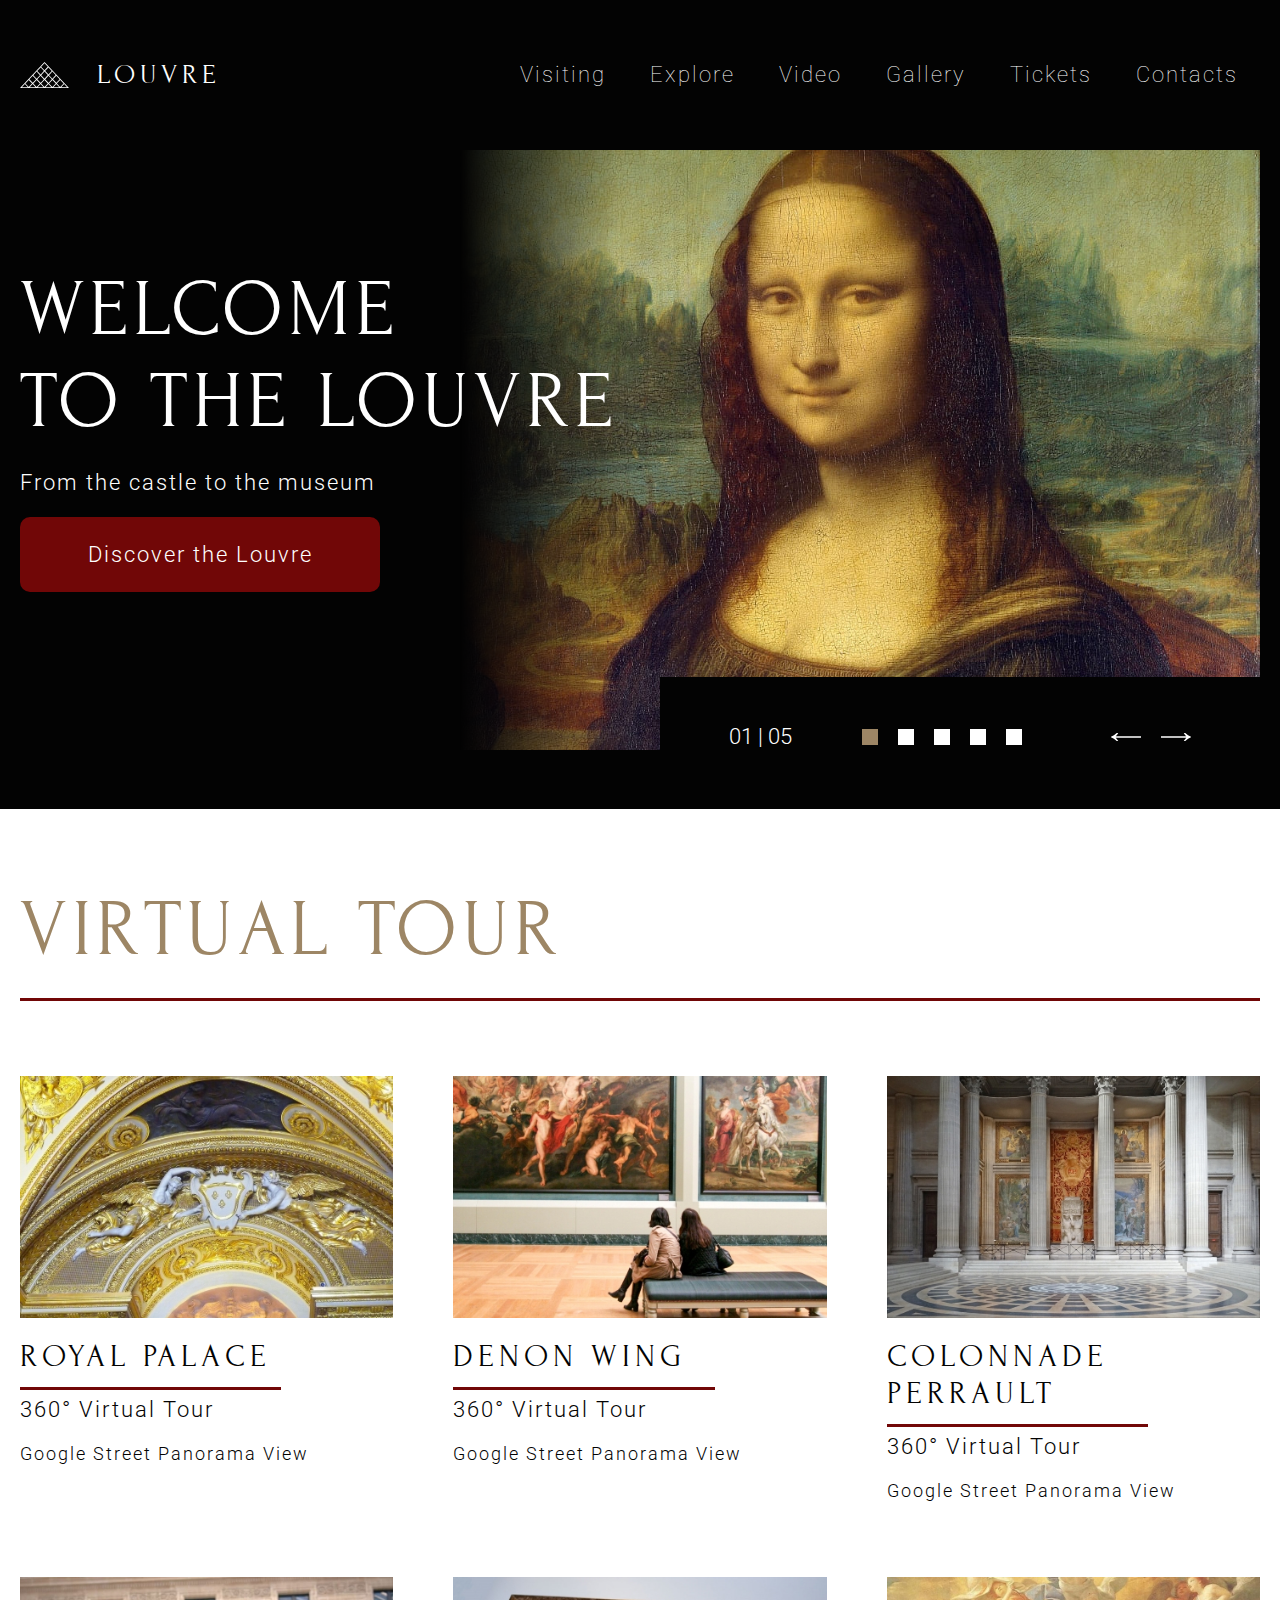
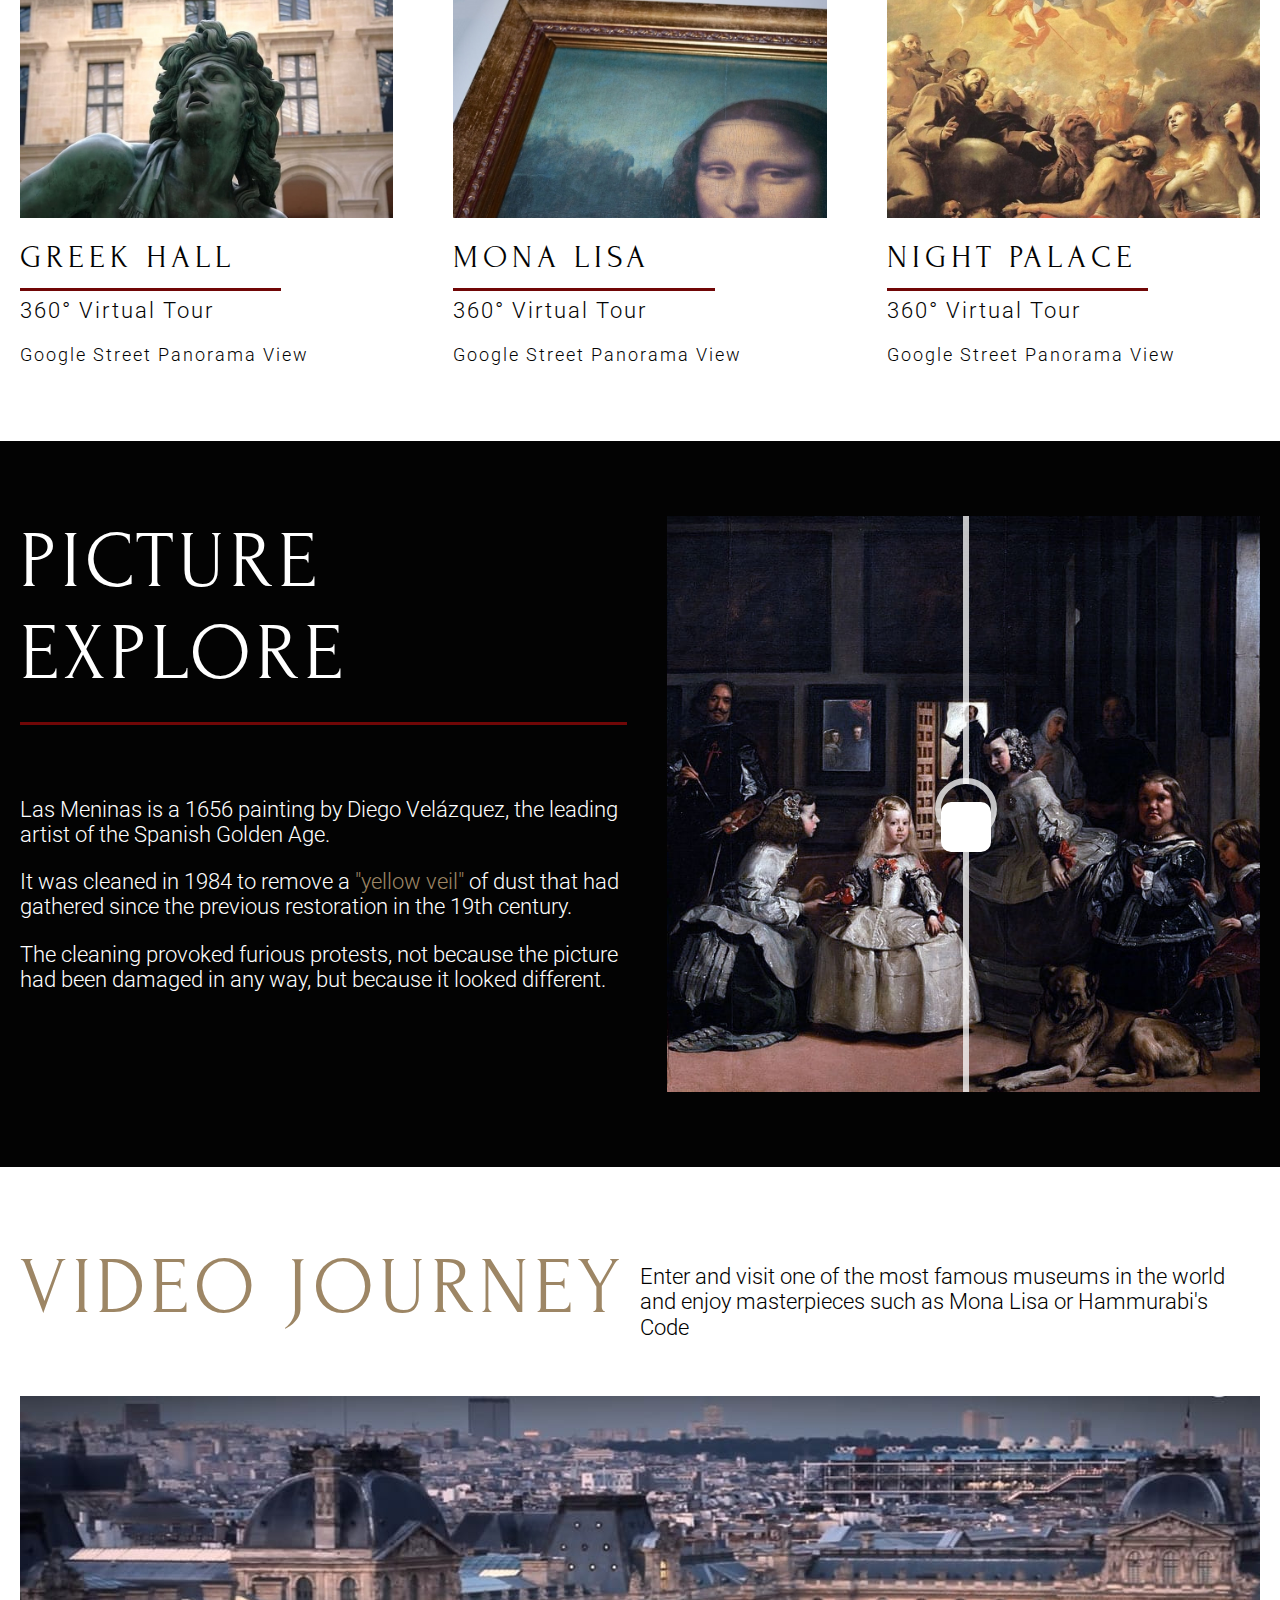
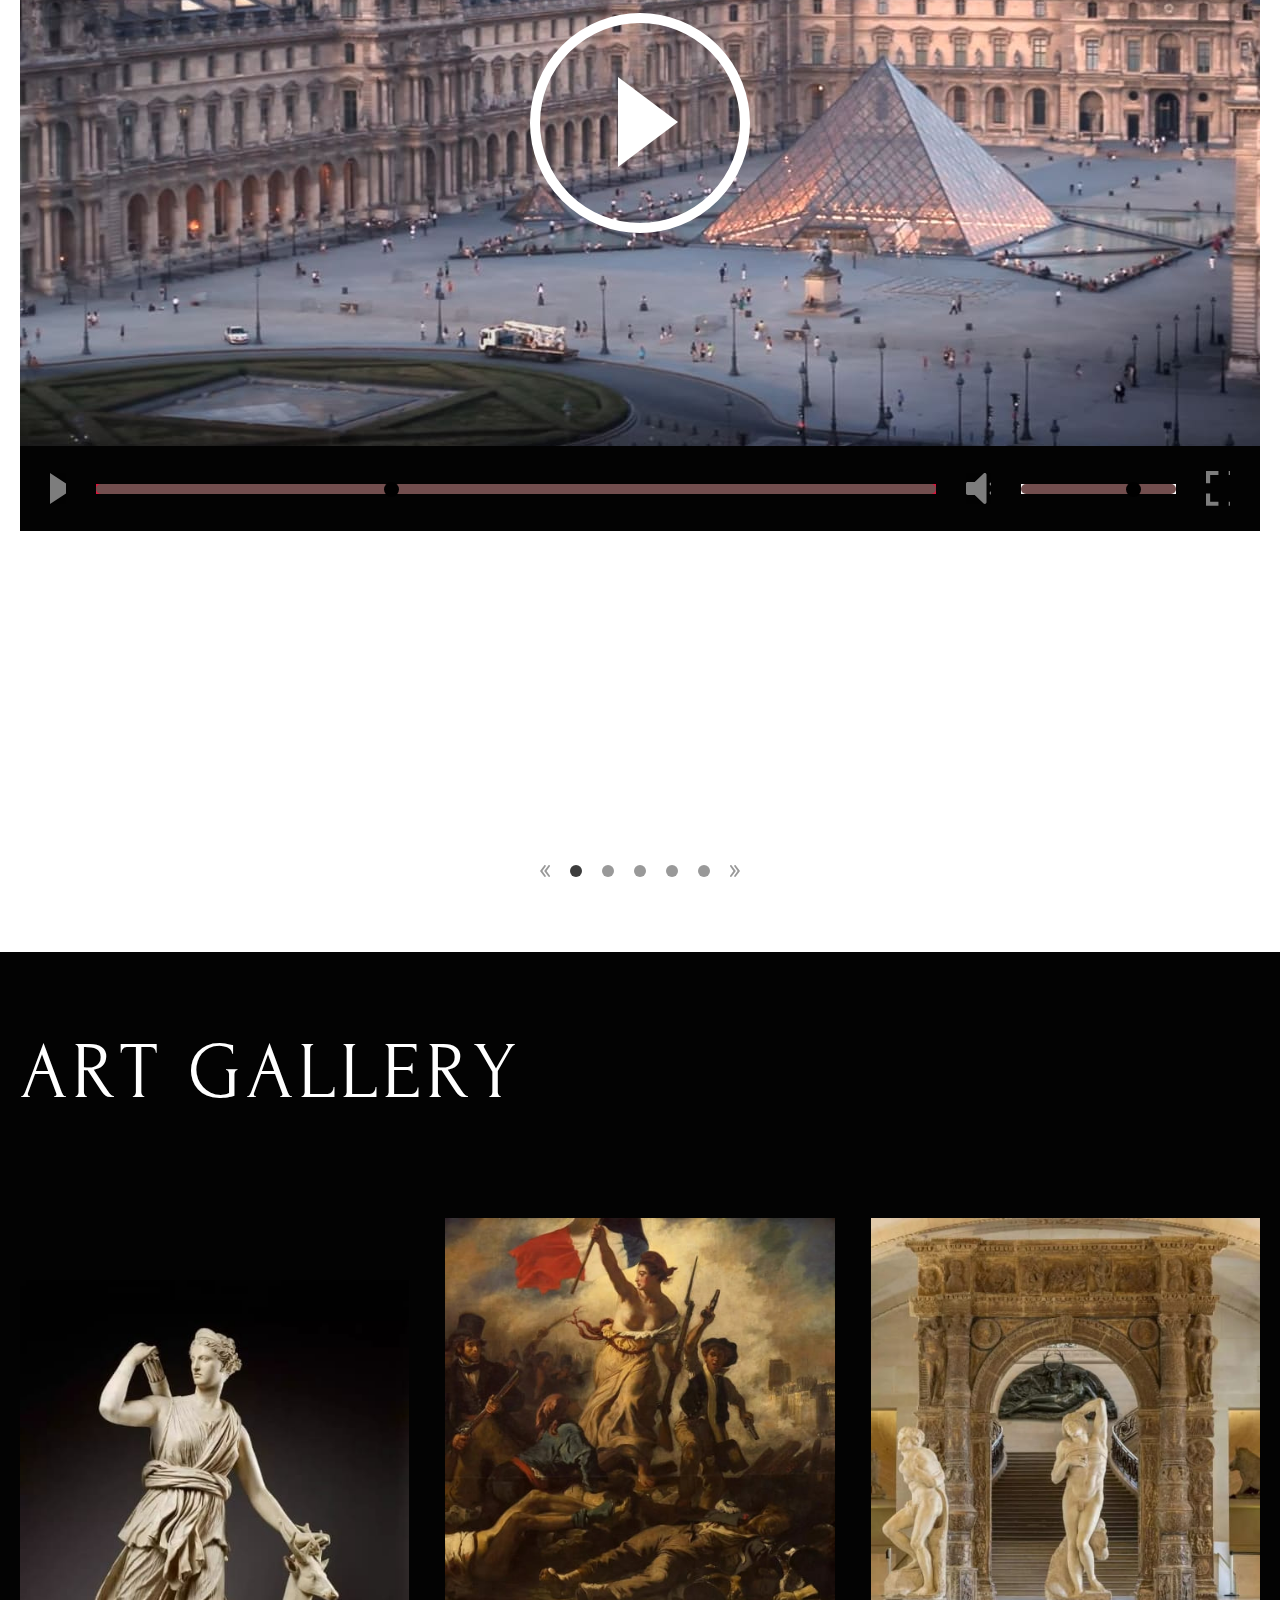
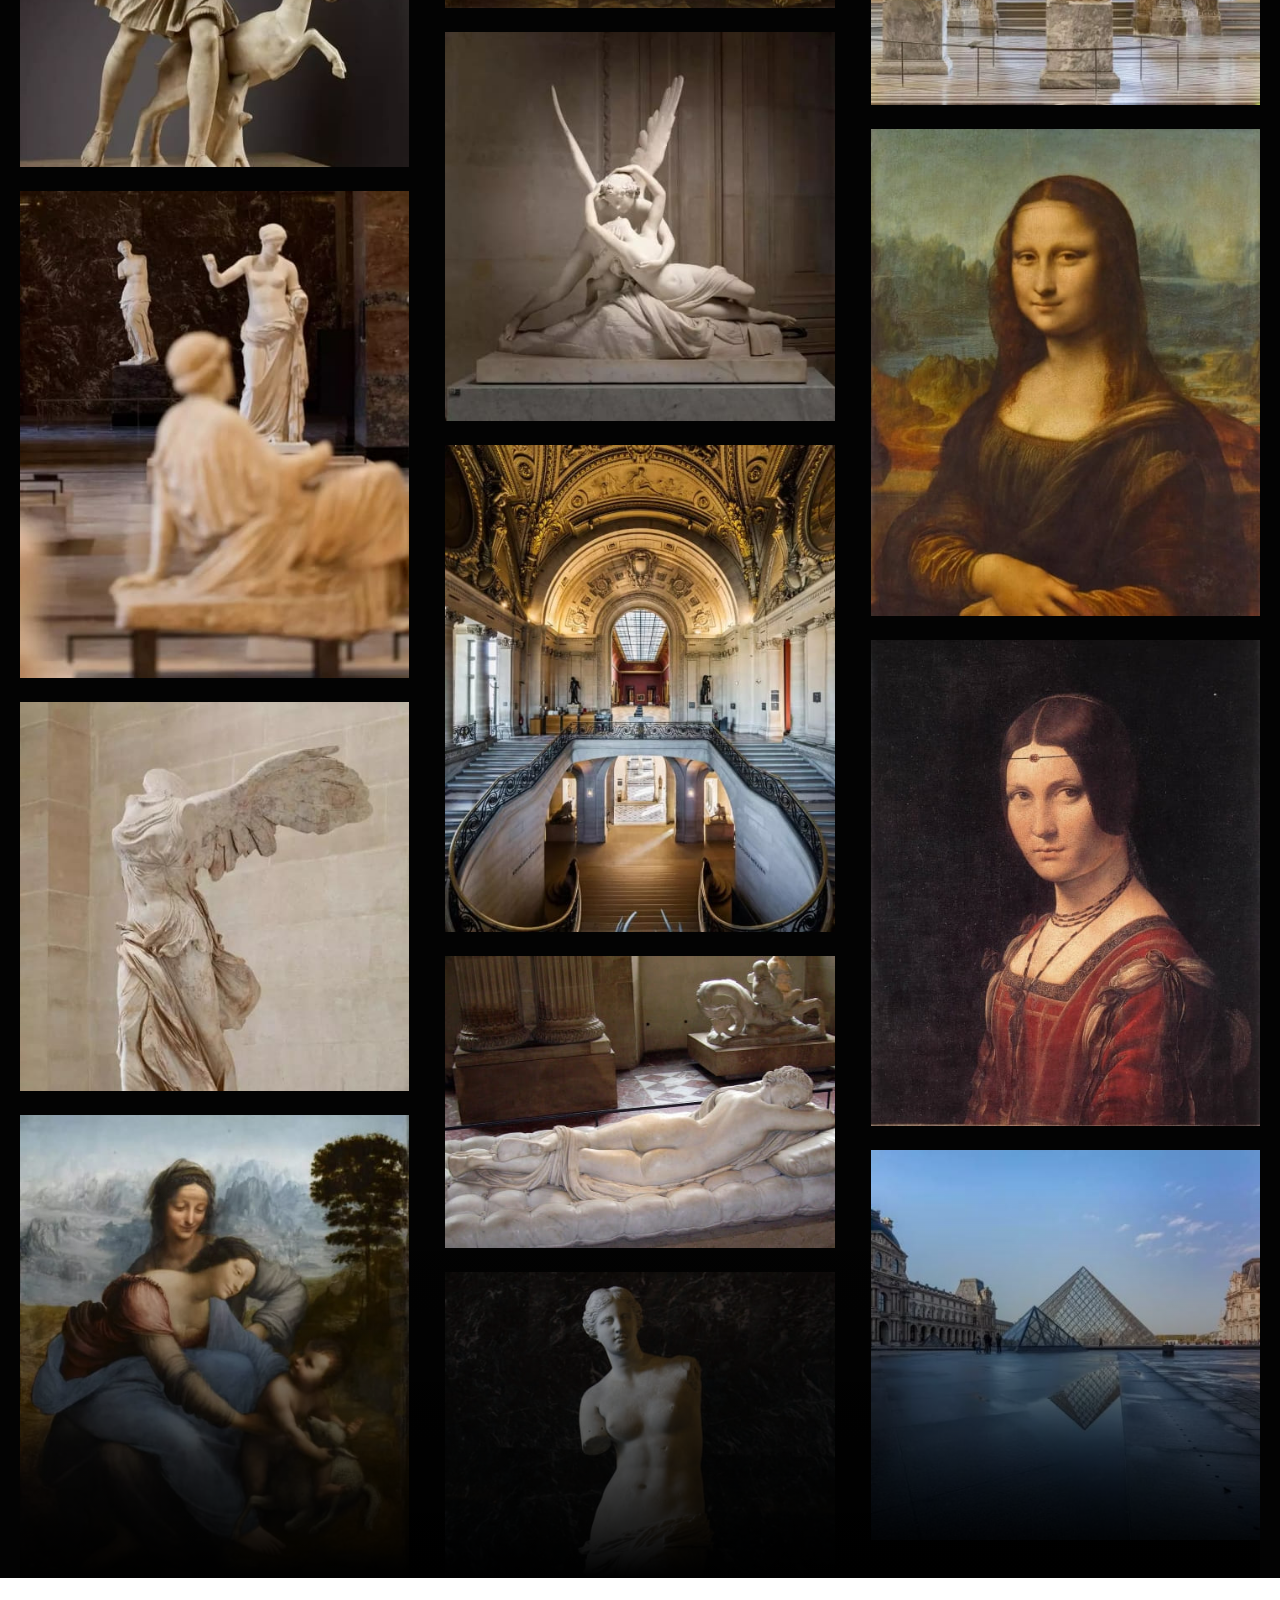
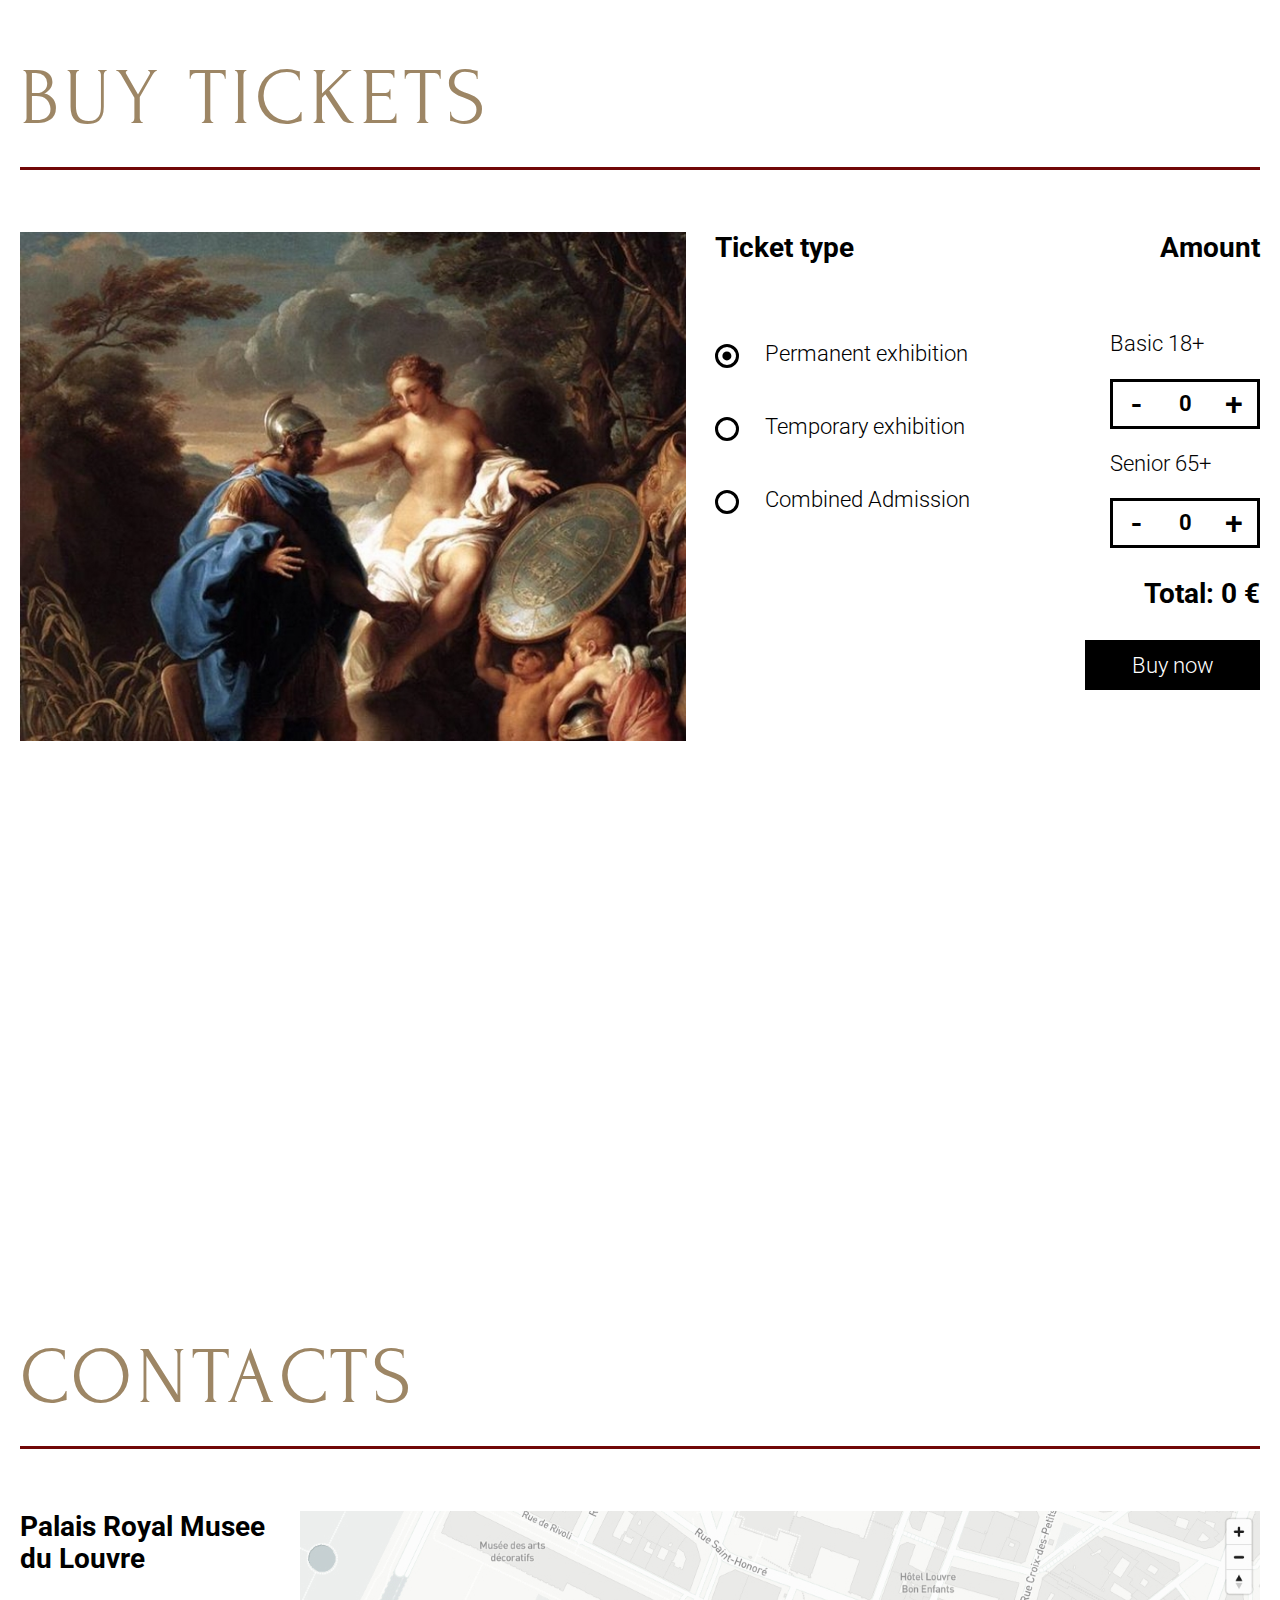
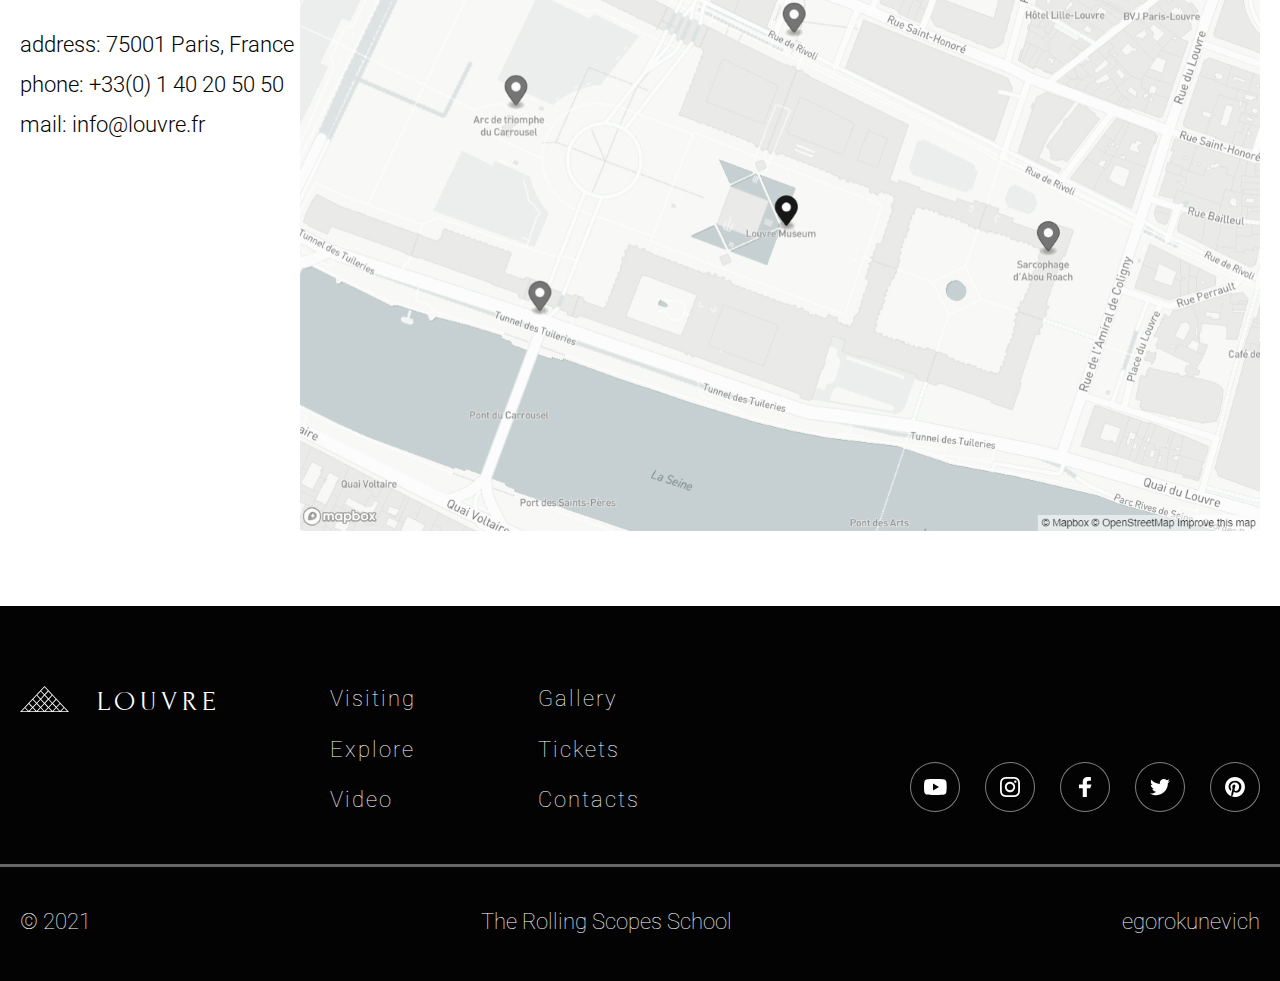
==== commit 3ed96523: "Add files via upload" ====
--- a/projects/museum/index.html
+++ b/projects/museum/index.html
@@ -204,11 +204,17 @@
               <div class="explore-slider__container">
                 <div class="explore-slider">
                   <div class="explore-slider__after">
-                    <img class="img-block img-scale" src="assets/img/explore-slider/after.jpg" alt="after.jpg">
+                    <img class="explore__img img-block img-scale" src="assets/img/explore-slider/after.jpg" alt="after.jpg">
+                  <div class="after-container">
+                    <img class="explore__img2 img-block" src="assets/img/explore-slider/after.jpg" alt="after.jpg">
+                  </div>
                   </div>
                   <div class="explore-slider__control">
-                  </div>
-                  <input class="explore-range explore-slider__input" name="exploreRange" type="range" min="0" max="100" value="50">
+                    <div class="slider-thumb">
+                      <div class="slider__thumb"></div>
+                    </div>
+                  </div>
+                  <input class="explore-range explore-slider__input" name="exploreRange" type="range" min="0" max="99" value="50">
                 </div>
               </div>
             </div>
--- a/projects/museum/css/explore.css
+++ b/projects/museum/css/explore.css
@@ -5,7 +5,8 @@
 }
 
 .explore-slider__container {
-  display: block;
+  display: flex;
+  justify-content: flex-end;
   width: 100%;
   /* height: 700px; */
   height: 100%;
@@ -24,54 +25,104 @@
 
 .explore-slider__after {
   display: block;
+  position: relative;
   width: 100%;
   height: auto;
   background-image: url(../assets/img/explore-slider/before.jpg);
-  background-size: 100% 100%;
+  background-size: 100%;
+  z-index: 4;
+}
+
+.explore__img {
+  opacity: 0%;
+}
+
+.after-container {
+  position: absolute;
+  top: 0;
+  right: 0;
+  max-width: 720px;
+  width: 100%;
+  max-height: 700px;
+  height: 100%;
+  box-sizing: border-box;
+  background-image: url(//assets/img/explore-slider/after.jpg);
+  background-position: right;
+  overflow: hidden;
+}
+
+.explore__img2 {
+position: absolute;
+height: 100%;
+right: 0;
+top: 0;
+z-index: 5;
 }
 
 .explore-slider__control {
   position: absolute;
   left: 50%;
   top: 50%;
-  transform: translate(-50%, -40%);
-  height: 50px;
-  width: 50px;
+  /* transform: translate(-50%, -40%); */
+  transform: translate(0, -40%);
+  height: 50px;
+  width: 1px;
   border-radius: 50%;
-  border: solid 6px rgb(255, 0, 0);
+  /* border: solid 6px rgb(255, 0, 0); */
   /* border: none; */
-  border-radius: 40px;
-  box-sizing: border-box;
-}
-
-/* .explore-slider__control::before {
+  /* border-radius: 40px; */
+  box-sizing: border-box;
+  z-index: 6;
+}
+
+.slider-thumb {
+  position: relative;
+  display: block;
+  box-sizing: border-box;
+  width: 6px;
+  height: 100%;
+  background-color: transparent;
+}
+
+.slider__thumb::before {
   content: "";
   position: absolute;
   top: -1000%;
   bottom: 100%;
-  left: 50%;
-  right: 50%;
+  left: 22px;
   width: 6px;
   transform: skew(180deg);
-  background-color: #ffffff;
-}
-
-.explore-slider__control::after {
+  background-color: rgba(255, 255, 255, 0.75);
+  /* transform: translate(0, 0); */
+}
+
+.slider__thumb::after {
   content: "";
-  position: absolute;
+  position: absolute; 
   bottom: -1000%;
   top: 100%;
-  left: 50%;
-  right:50%;
+  left: 22px;
   width: 6px;
   transform: skew(180deg);
-  background-color: #ffffff;
-} */
+  /* transform: translate(50%, 0); */
+  background-color: rgba(255, 255, 255, 0.75);
+}
+.slider__thumb {
+  position: absolute;
+  top: 0;
+  left: -22px;
+  width: 50px;
+  height: 50px;
+  outline: 6px solid rgba(255, 255, 255, 0.75);
+  border-radius: 50%;
+}
 
 .explore-slider__input {
   position: absolute;
+  max-width: 800px;
   width: 100%;
   top: calc(50% - 10px);
+  z-index: 7;
 }
 
 
@@ -81,7 +132,8 @@
 /*  Webkit Browsers  */
 /* ------------------*/
 input.explore-range {
-  height: 10px;
+  height: 40px;
+  transform: translate(0, -15px);
   -webkit-appearance: none;
   margin: 10px 0;
   width: 100%;
@@ -113,26 +165,42 @@
 /* ------------------*/
 input.explore-range::-moz-range-track {
   width: 100%;
-  height: 10px;
+  height: 2px;
   cursor: pointer;
   transition: 0.2s;
   background: transparent;
 }
 input.explore-range::-moz-range-thumb {
   position: relative;
+  border: none;
+  height: 2px;
+  width: 2px;
+  border-radius: 50%;
+  /* transform: translate(-50%, 0); */
+  background: transparent;
+  cursor: pointer;
+  transition: 0.2s;
+  box-sizing: border-box;
+}
+input.explore-range::-moz-range-thumb::after {
+  position: absolute;
+  content: "";
+  top: 0;
+  left: 0;
   border: 6px solid rgba(255, 255, 255, 0.75);
   height: 50px;
   width: 50px;
   border-radius: 50%;
   /* transform: translate(-50%, 0); */
-  background: transparent;
+  /* background: transparent; */
   cursor: pointer;
   transition: 0.2s;
   box-sizing: border-box;
 }
-input.explore-range::-moz-range-thumb:hover {
+
+/* input.explore-range::-moz-range-thumb:hover {
   border: 6px solid rgba(255, 255, 255, 1);
-}
+} */
 input.explore-range::-moz-range-progress {
   background-color: transparent;
   height: 10px;
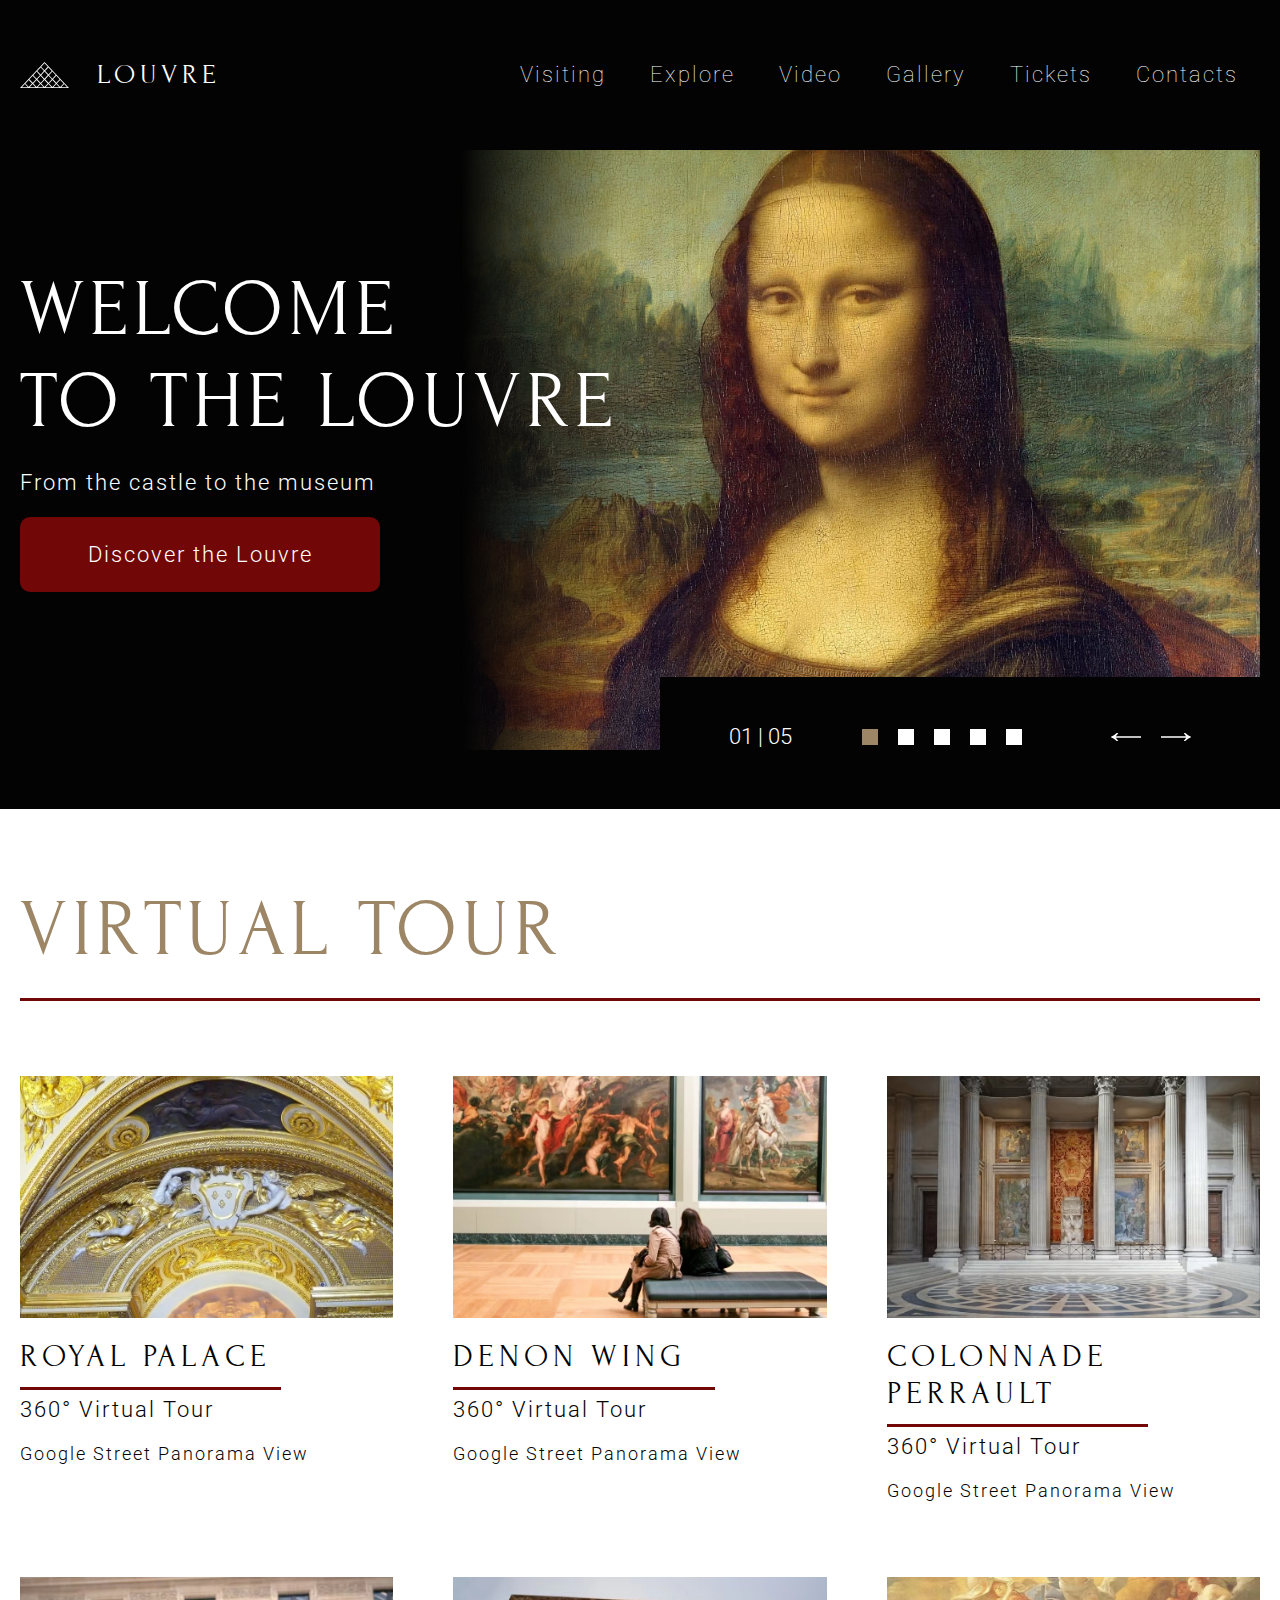
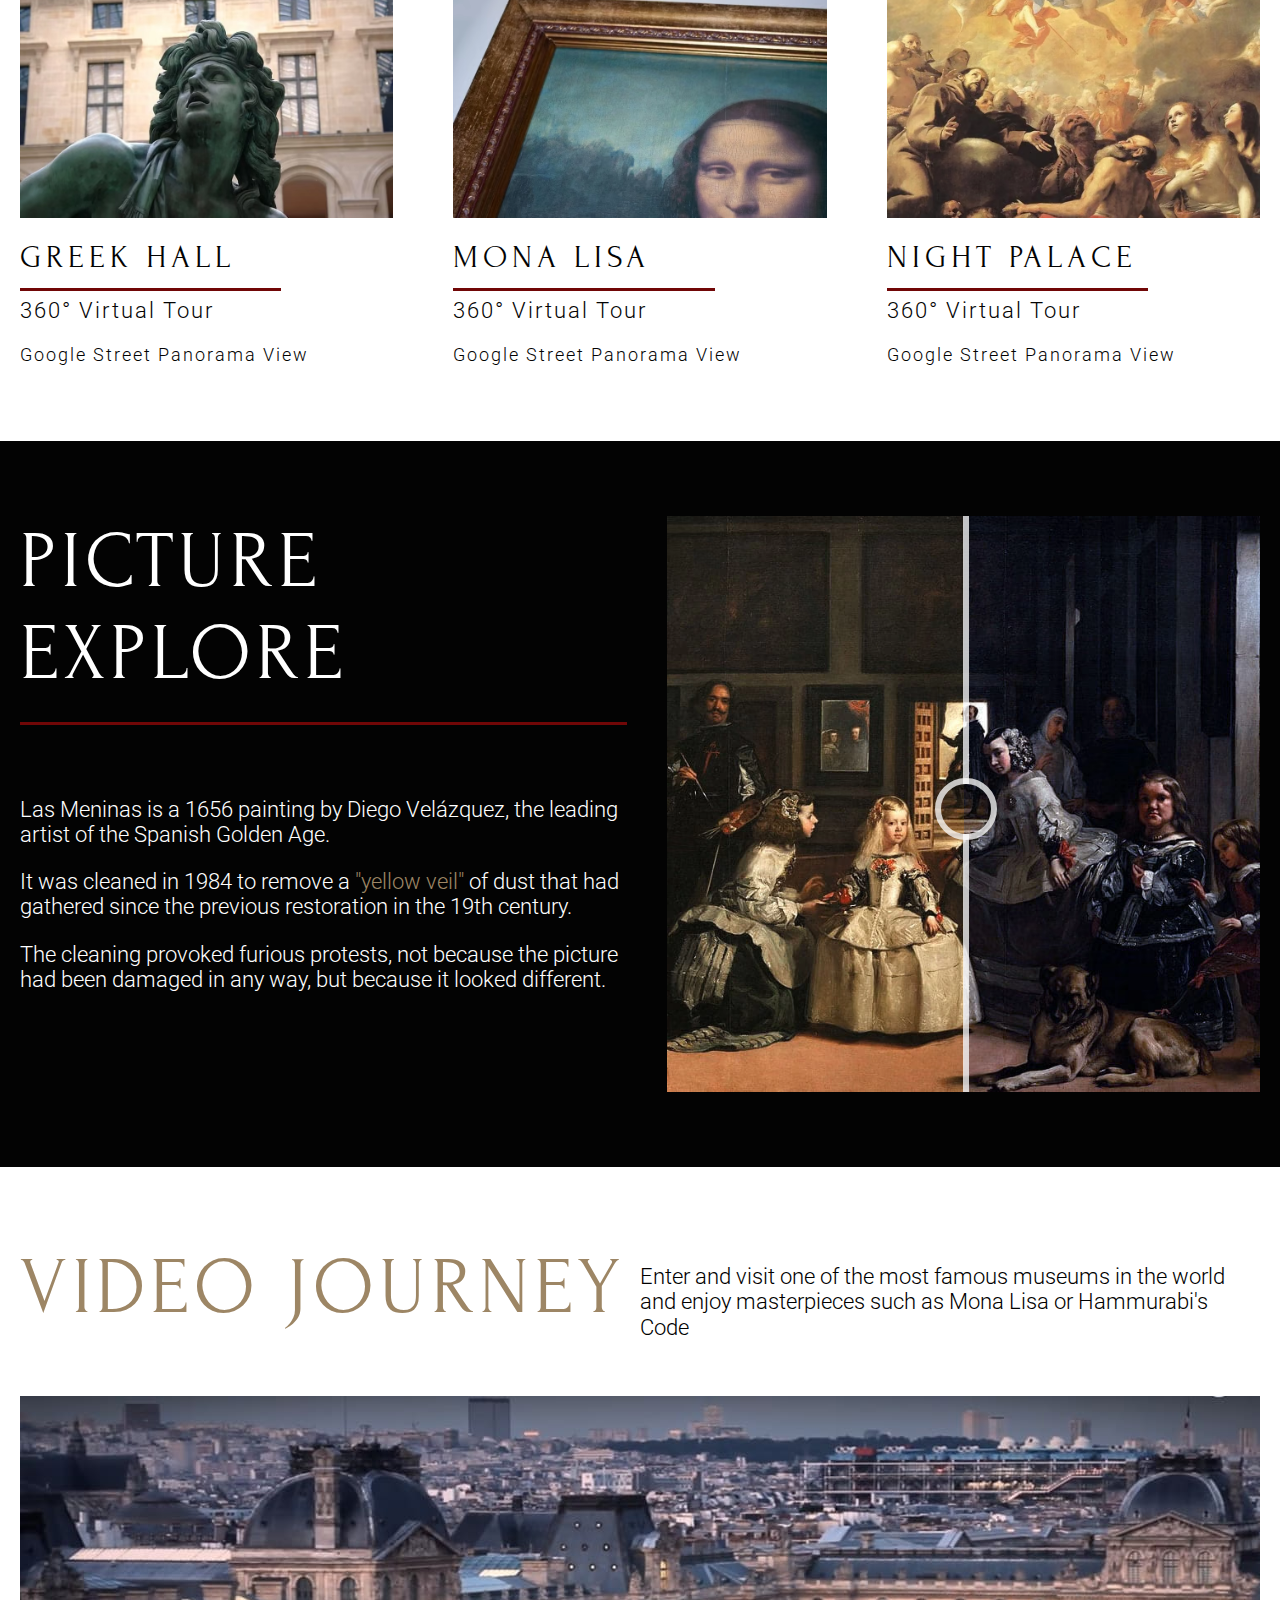
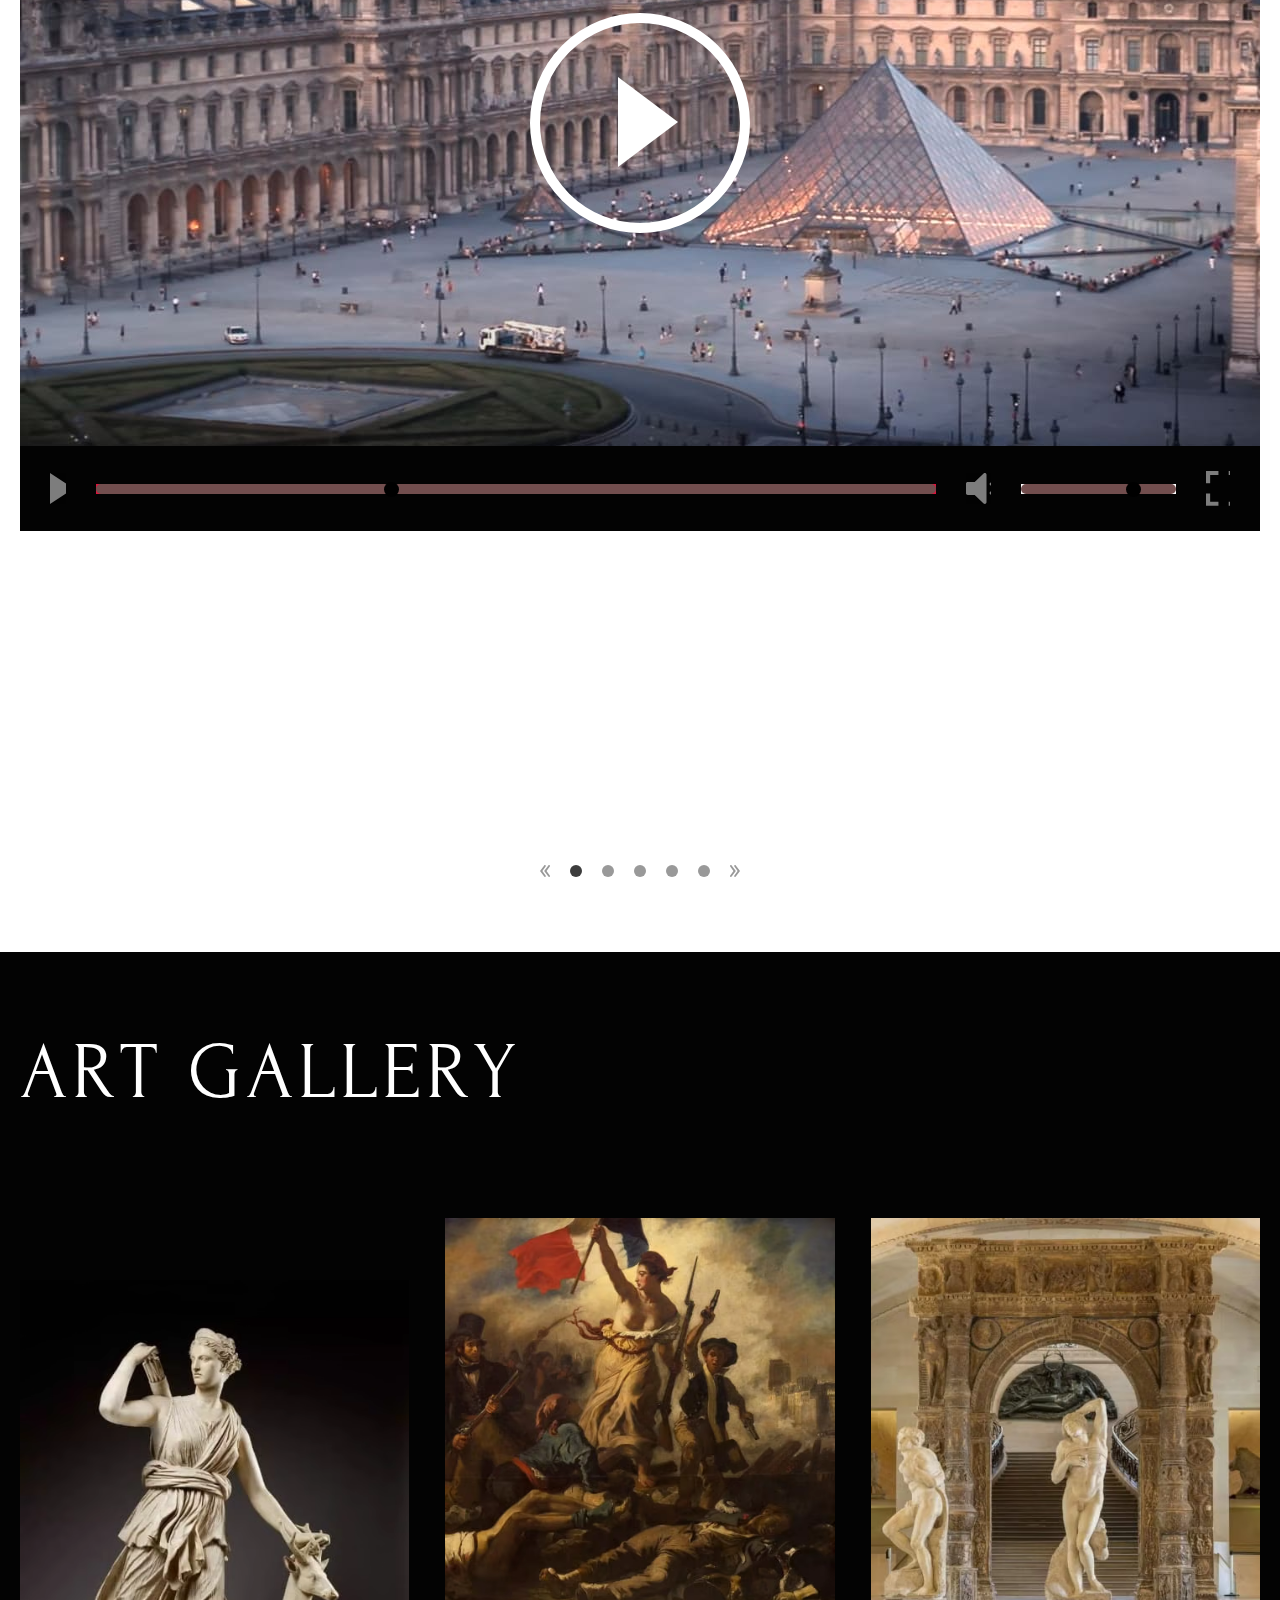
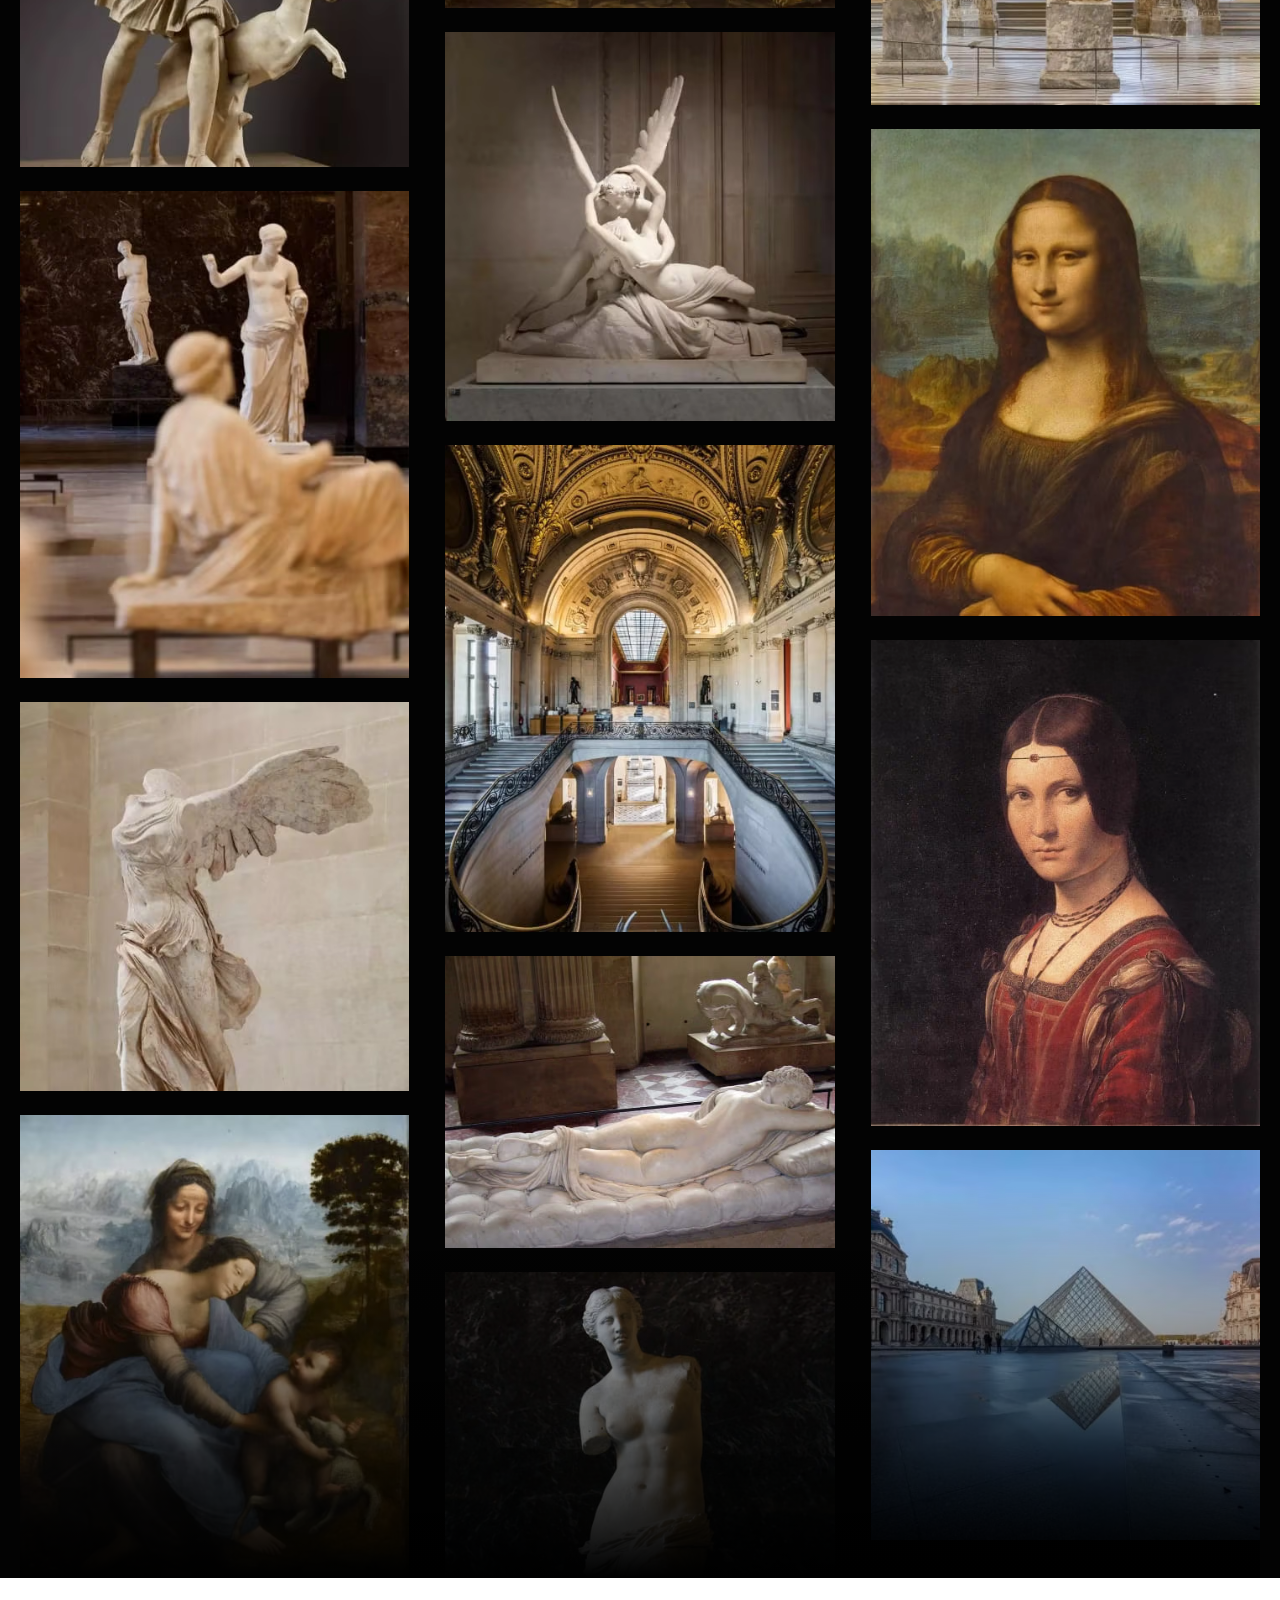
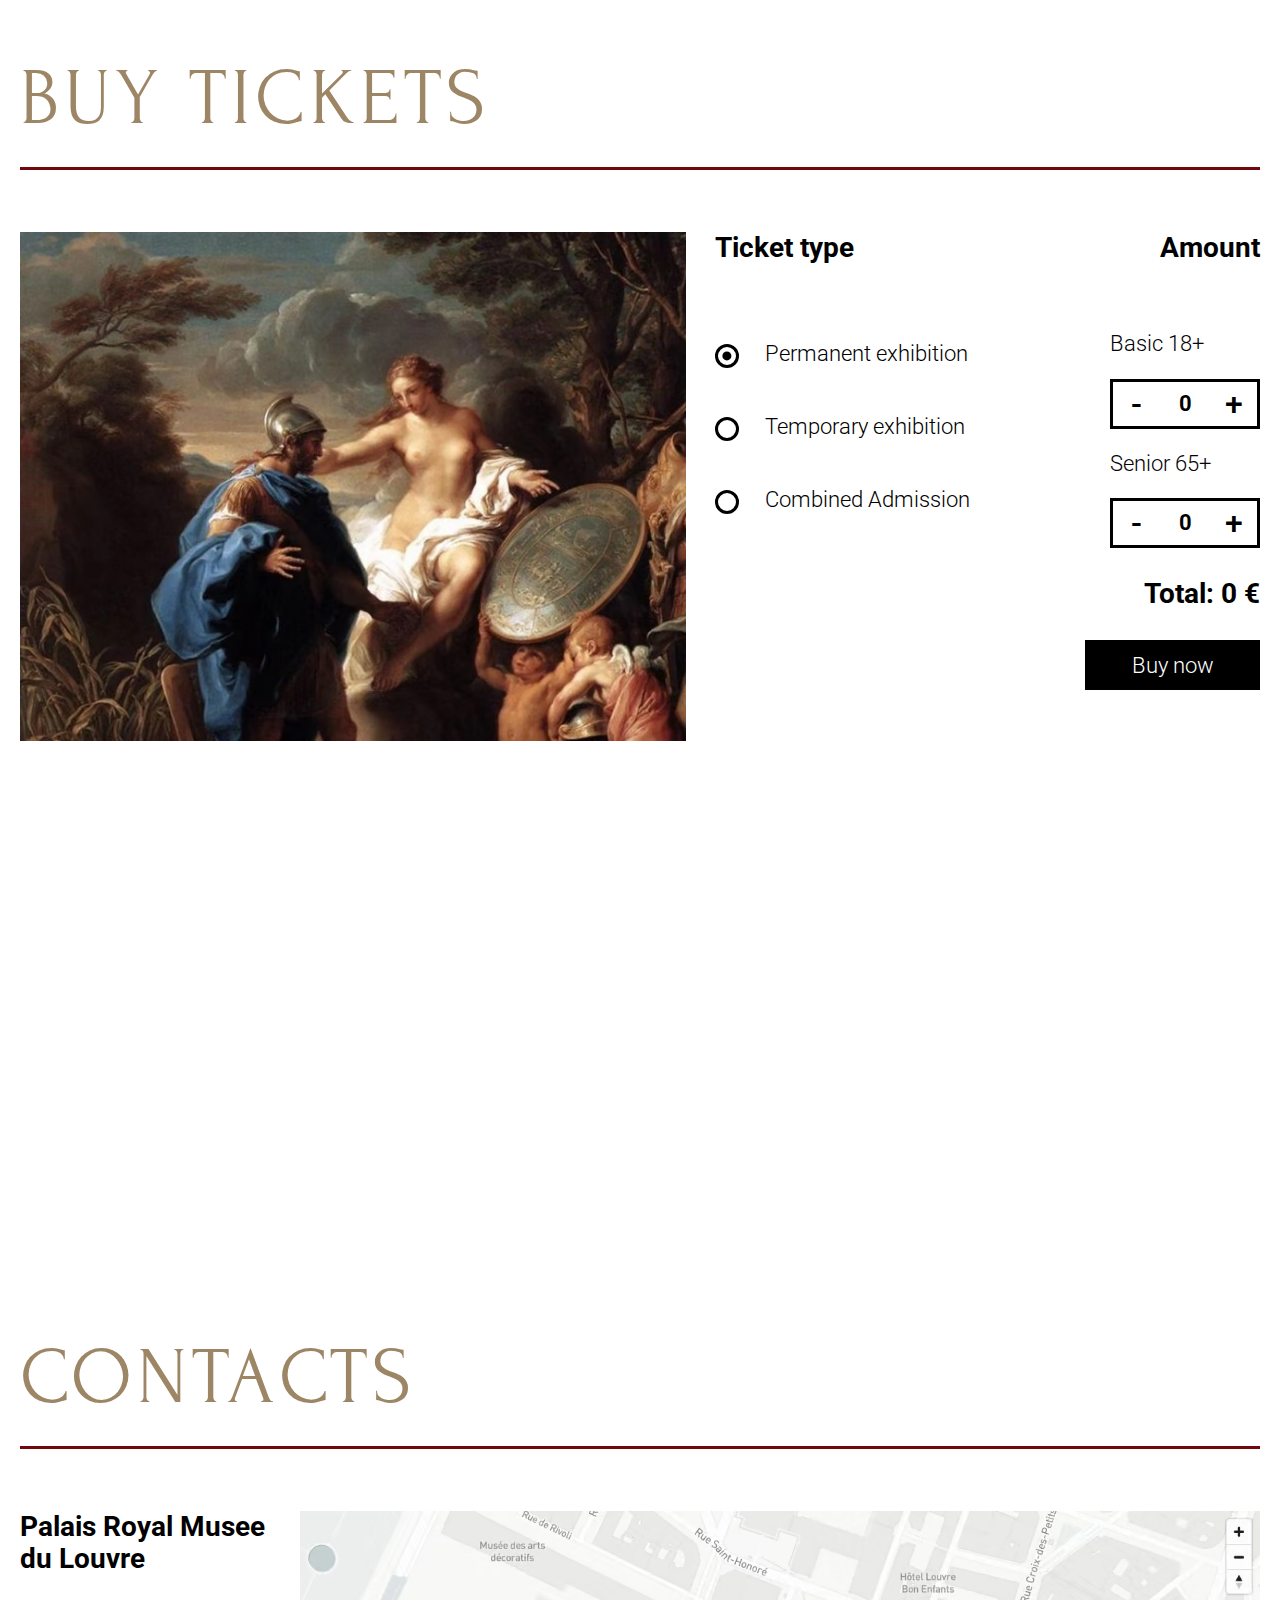
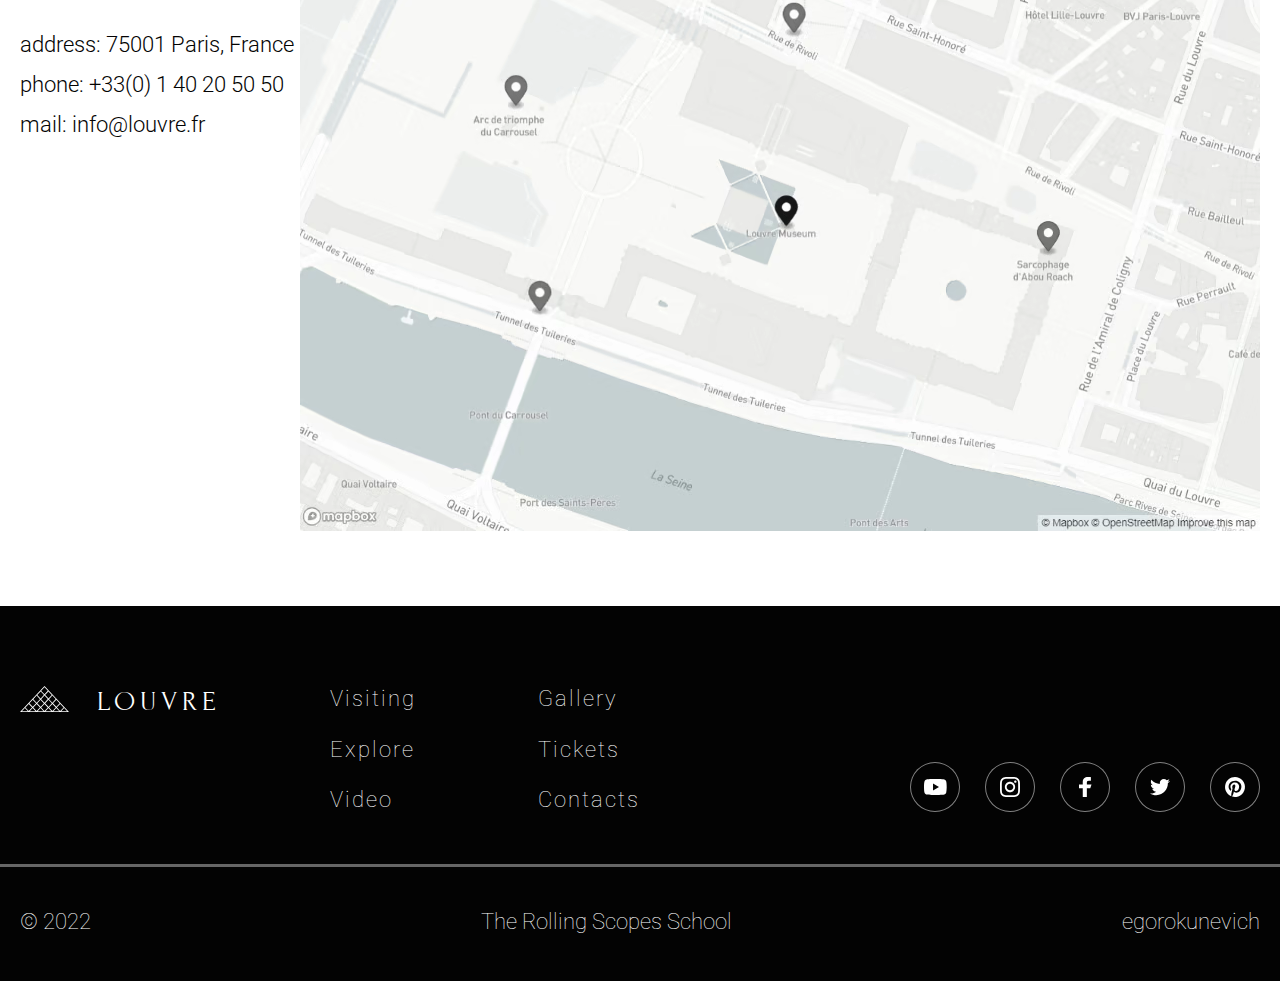
==== commit 48a80da2: "Add files via upload" ====
--- a/projects/museum/index.html
+++ b/projects/museum/index.html
@@ -26,7 +26,6 @@
   <link href="https://fonts.googleapis.com/css2?family=Forum&display=swap" rel="stylesheet">
 
   <title>Louvre Museum</title>
-  <script src="js/tickets-refresh.js" type="text/javascript" defer></script>
 </head>
 
 <body>
@@ -78,7 +77,7 @@
             </div>
             <div class="slider">
               <div class="slider__mask">
-                <img class="slider__img" src="assets/img/welcome-slider/1.jpg" alt="1_MonaLisa">
+                <img class="slider__img" src="assets/img/welcome-slider/1.avif" alt="1_MonaLisa">
               </div>
               <!-- Slider -->
               <div class="slider-controls flex">
@@ -112,7 +111,7 @@
                 <a class="link-spacing"
                   href="https://www.google.com/maps/@48.8606882,2.3356791,3a,90y,328.36h,87.55t/data=!3m7!1e1!3m5!1sAF1QipMZ9YgnArbwEIbTDANeSQYFu9gNqpW_2Sv8FBvY!2e10!3e12!7i4352!8i1815">
                   <div>
-                    <img src="assets/img/visiting/royal-palace.jpg" class="card__img" alt="royal-palace">
+                    <img src="assets/img/visiting/royal-palace.avif" class="card__img" alt="royal-palace">
                     <h4 class="card__title card-underline">Royal palace</h4>
                     <p class="card__info">360° Virtual Tour</p>
                     <p class="card__description">Google Street Panorama View</p>
@@ -123,7 +122,7 @@
                 <a class="link-spacing"
                   href="https://www.google.com/maps/@48.8563254,2.3352706,3a,75y,90t/data=!3m7!1e1!3m5!1sAF1QipNRj_CwP4coDMYdCHj6qHeBeJpI2VxU5BUsOX4F!2e10!3e12!7i11000!8i5500">
                   <div>
-                    <img src="assets/img/visiting/denon-wing.jpg" class="card__img" alt="denon-wing">
+                    <img src="assets/img/visiting/denon-wing.avif" class="card__img" alt="denon-wing">
                     <h4 class="card__title card-underline">Denon wing</h4>
                     <p class="card__info">360° Virtual Tour</p>
                     <p class="card__description">Google Street Panorama View</p>
@@ -134,7 +133,7 @@
                 <a class="link-spacing"
                   href="https://www.google.com/maps/@48.8601723,2.3395439,3a,88.4y,322.04h,84.25t/data=!3m7!1e1!3m5!1sAF1QipNMZGQuEA-pAUvIG_eP_2f3gWTKZEJ6XLVJ-Pgb!2e10!3e12!7i10240!8i5120">
                   <div>
-                    <img src="assets/img/visiting/colonnade-perrault.jpg" class="card__img" alt="colonnade-perrault">
+                    <img src="assets/img/visiting/colonnade-perrault.avif" class="card__img" alt="colonnade-perrault">
                     <h4 class="card__title card-underline">Colonnade perrault</h4>
                     <p class="card__info">360° Virtual Tour</p>
                     <p class="card__description">Google Street Panorama View</p>
@@ -145,7 +144,7 @@
                 <a class="link-spacing"
                   href="https://www.google.com/maps/@48.860183,2.3356156,3a,90y,177.69h,95.61t/data=!3m7!1e1!3m5!1sAF1QipP7uFZnTITRe-7AEVAgHAfqiCL-03gvBHcYWgF3!2e10!3e12!7i5472!8i2736">
                   <div>
-                    <img src="assets/img/visiting/greek-hall.jpg" class="card__img" alt="greek-hall">
+                    <img src="assets/img/visiting/greek-hall.avif" class="card__img" alt="greek-hall">
                     <h4 class="card__title card-underline">Greek hall</h4>
                     <p class="card__info">360° Virtual Tour</p>
                     <p class="card__description">Google Street Panorama View</p>
@@ -156,7 +155,7 @@
                 <a class="link-spacing"
                   href="https://www.google.com/maps/@48.8598788,2.3355157,3a,82.2y,7.53h,94t/data=!3m7!1e1!3m5!1sAF1QipO1wkUUbyzpPjj-OR0mR5etZJT-xl-40XK8rDQ3!2e10!3e12!7i10240!8i5120">
                   <div>
-                    <img src="assets/img/visiting/mona-lisa.jpg" class="card__img" alt="mona-lisa">
+                    <img src="assets/img/visiting/mona-lisa.avif" class="card__img" alt="mona-lisa">
                     <h4 class="card__title card-underline">Mona lisa</h4>
                     <p class="card__info">360° Virtual Tour</p>
                     <p class="card__description">Google Street Panorama View</p>
@@ -167,7 +166,7 @@
                 <a class="link-spacing"
                   href="https://www.google.com/maps/@48.8563254,2.3352706,3a,90y,21.26h,79.91t/data=!3m7!1e1!3m5!1sAF1QipPpGAowYatVyk3MMGnZAaQkYm2EUk-Dlca06SS5!2e10!3e12!7i11304!8i5652">
                   <div>
-                    <img src="assets/img/visiting/night-palace.jpg" class="card__img" alt="night-palace">
+                    <img src="assets/img/visiting/night-palace.avif" class="card__img" alt="night-palace">
                     <h4 class="card__title card-underline">Night palace</h4>
                     <p class="card__info">360° Virtual Tour</p>
                     <p class="card__description">Google Street Panorama View</p>
@@ -204,9 +203,9 @@
               <div class="explore-slider__container">
                 <div class="explore-slider">
                   <div class="explore-slider__after">
-                    <img class="explore__img img-block img-scale" src="assets/img/explore-slider/after.jpg" alt="after.jpg">
+                    <img class="explore__img img-block img-scale" src="assets/img/explore-slider/after.avif" alt="after.avif">
                   <div class="after-container">
-                    <img class="explore__img2 img-block" src="assets/img/explore-slider/after.jpg" alt="after.jpg">
+                    <img class="explore__img2 img-block" src="assets/img/explore-slider/after.avif" alt="after.avif">
                   </div>
                   </div>
                   <div class="explore-slider__control">
@@ -287,21 +286,21 @@
             <h2 class="section__title title-padding text_white">Art gallery</h2>
             <div class="picture-container">
               <div class="picture-inner-container flex">
-                <img src="assets/img/galery/galery2.jpg" class="gallery-picture img-block pic-1" alt="galery2.jpg">
-                <img src="assets/img/galery/galery9.jpg" class="gallery-picture img-block" alt="galery9.jpg">
-                <img src="assets/img/galery/galery4.jpg" class="gallery-picture img-block" alt="galery4.jpg">
-                <img src="assets/img/galery/galery6.jpg" class="gallery-picture img-block" alt="galery6.jpg">
-                <img src="assets/img/galery/galery11.jpg" class="gallery-picture img-block" alt="galery11.jpg">
-                <img src="assets/img/galery/galery1.jpg" class="gallery-picture img-block" alt="galery1.jpg">
-                <img src="assets/img/galery/galery8.jpg" class="gallery-picture img-block" alt="galery8.jpg">
-                <img src="assets/img/galery/galery13.jpg" class="gallery-picture img-block" alt="galery13.jpg">
-                <img src="assets/img/galery/galery5.jpg" class="gallery-picture img-block" alt="galery5.jpg">
-                <img src="assets/img/galery/galery3.jpg" class="gallery-picture img-block" alt="galery3.jpg">
-                <img src="assets/img/galery/galery7.jpg" class="gallery-picture img-block pic-11" alt="galery7.jpg">
-                <img src="assets/img/galery/galery14.jpg" class="gallery-picture img-block" alt="galery14.jpg">
-                <img src="assets/img/galery/galery15.jpg" class="gallery-picture img-block" alt="galery15.jpg">
-                <img src="assets/img/galery/galery12.jpg" class="gallery-picture img-block" alt="galery12.jpg">
-                <img src="assets/img/galery/galery10.jpg" class="gallery-picture img-block" alt="galery10.jpg">
+                <img src="assets/img/galery/galery2.avif" class="gallery-picture img-block pic-1" alt="galery2.avif">
+                <img src="assets/img/galery/galery9.avif" class="gallery-picture img-block" alt="galery9.avif">
+                <img src="assets/img/galery/galery4.avif" class="gallery-picture img-block" alt="galery4.avif">
+                <img src="assets/img/galery/galery6.avif" class="gallery-picture img-block" alt="galery6.avif">
+                <img src="assets/img/galery/galery11.avif" class="gallery-picture img-block" alt="galery11.avif">
+                <img src="assets/img/galery/galery1.avif" class="gallery-picture img-block" alt="galery1.avif">
+                <img src="assets/img/galery/galery8.avif" class="gallery-picture img-block" alt="galery8.avif">
+                <img src="assets/img/galery/galery13.avif" class="gallery-picture img-block" alt="galery13.avif">
+                <img src="assets/img/galery/galery5.avif" class="gallery-picture img-block" alt="galery5.avif">
+                <img src="assets/img/galery/galery3.avif" class="gallery-picture img-block" alt="galery3.avif">
+                <img src="assets/img/galery/galery7.avif" class="gallery-picture img-block pic-11" alt="galery7.avif">
+                <img src="assets/img/galery/galery14.avif" class="gallery-picture img-block" alt="galery14.avif">
+                <img src="assets/img/galery/galery15.avif" class="gallery-picture img-block" alt="galery15.avif">
+                <img src="assets/img/galery/galery12.avif" class="gallery-picture img-block" alt="galery12.avif">
+                <img src="assets/img/galery/galery10.avif" class="gallery-picture img-block" alt="galery10.avif">
               </div>
             </div>
 
@@ -318,7 +317,7 @@
             </div>
             <div class="tickets-container">
               <div class="tickets-pic-container">
-                <img class="img-block tickets-pic" src="assets/img/tickets-pic.png" alt="tickets-picture">
+                <img class="img-block tickets-pic" src="assets/img/tickets-pic.avif" alt="tickets-picture">
               </div>
               <div class="tickets-form">
                 <div class="ticket-type">
@@ -387,7 +386,7 @@
                 </ul>
               </div>
               <div class="contacts-map">
-                <img class="img-block map-img" src="assets/img/contacts-map.jpg" alt="contacts-map">
+                <img class="img-block map-img" src="assets/img/contacts-map.avif" alt="contacts-map">
               </div>
             </div>
           </div>
@@ -444,7 +443,7 @@
       <div class="authors_padding">
         <div class="container">
           <div class="footer__authors">
-            <p class="font_thin text_white">© 2021</p>
+            <p class="font_thin text_white">© 2022</p>
             <p class="authors__school font_thin text_white">The Rolling Scopes School</p>
             <p><a class="font_thin text_white" href="https://github.com/egorokunevich">egorokunevich</a></p>
           </div>
--- a/projects/museum/css/style.css
+++ b/projects/museum/css/style.css
@@ -152,7 +152,7 @@
 .parallax {
   width: 100%;
   height: 400px;
-  background-image: url(../assets/img/parallax.jpg);
+  background-image: url(../assets/img/parallax.avif);
   background-position: center;
   background-size: cover;
   background-attachment: fixed;
--- a/projects/museum/css/explore.css
+++ b/projects/museum/css/explore.css
@@ -17,10 +17,11 @@
   max-width: 720px;
   width: calc(100% - 40px);
   height: auto;
-  /* background-image: url(../assets/img/explore-slider/before.jpg); */
+  /* background-image: url(../assets/img/explore-slider/before.avif); */
   position: relative;
   overflow: hidden;
   z-index: 3;
+  touch-action: none;
 }
 
 .explore-slider__after {
@@ -28,7 +29,7 @@
   position: relative;
   width: 100%;
   height: auto;
-  background-image: url(../assets/img/explore-slider/before.jpg);
+  background-image: url(../assets/img/explore-slider/before.avif);
   background-size: 100%;
   z-index: 4;
 }
@@ -42,21 +43,21 @@
   top: 0;
   right: 0;
   max-width: 720px;
-  width: 100%;
+  width: 50%;
   max-height: 700px;
   height: 100%;
   box-sizing: border-box;
-  background-image: url(//assets/img/explore-slider/after.jpg);
+  background-image: url(//assets/img/explore-slider/after.avif);
   background-position: right;
   overflow: hidden;
 }
 
 .explore__img2 {
-position: absolute;
-height: 100%;
-right: 0;
-top: 0;
-z-index: 5;
+  position: absolute;
+  height: 100%;
+  right: 0;
+  top: 0;
+  z-index: 5;
 }
 
 .explore-slider__control {
@@ -98,7 +99,7 @@
 
 .slider__thumb::after {
   content: "";
-  position: absolute; 
+  position: absolute;
   bottom: -1000%;
   top: 100%;
   left: 22px;
@@ -107,14 +108,20 @@
   /* transform: translate(50%, 0); */
   background-color: rgba(255, 255, 255, 0.75);
 }
+
 .slider__thumb {
   position: absolute;
   top: 0;
   left: -22px;
   width: 50px;
   height: 50px;
+  background-color: transparent;
   outline: 6px solid rgba(255, 255, 255, 0.75);
   border-radius: 50%;
+}
+
+.slider__thumb:hover {
+  cursor: pointer;
 }
 
 .explore-slider__input {
@@ -124,7 +131,6 @@
   top: calc(50% - 10px);
   z-index: 7;
 }
-
 
 /* _________________________________________ */
 
@@ -150,8 +156,8 @@
 input.explore-range::-webkit-slider-thumb {
   height: 50px;
   width: 50px;
-  border-radius: 10px;
-  background: #ffffff;
+  border-radius: 50%;
+  background: transparent;
   cursor: pointer;
   -webkit-appearance: none;
   margin-top: -2px;
@@ -182,25 +188,22 @@
   transition: 0.2s;
   box-sizing: border-box;
 }
-input.explore-range::-moz-range-thumb::after {
+/* input.explore-range::-moz-range-thumb::after {
   position: absolute;
   content: "";
   top: 0;
   left: 0;
-  border: 6px solid rgba(255, 255, 255, 0.75);
+  border: 6px solid rgba(221, 36, 36, 0.75);
   height: 50px;
   width: 50px;
   border-radius: 50%;
-  /* transform: translate(-50%, 0); */
-  /* background: transparent; */
+  transform: translate(-50%, 0);
+  background: transparent;
   cursor: pointer;
   transition: 0.2s;
   box-sizing: border-box;
-}
-
-/* input.explore-range::-moz-range-thumb:hover {
-  border: 6px solid rgba(255, 255, 255, 1);
 } */
+
 input.explore-range::-moz-range-progress {
   background-color: transparent;
   height: 10px;
@@ -304,7 +307,7 @@
     height: 100%;
   }
 
-  .explore-slider__control::after {
+  /* .explore-slider__control::after {
     top: 105%;
     left: calc(50% - 1px);
     right: calc(50% - 1px);
@@ -312,17 +315,14 @@
   }
 
   .explore-slider__control::before {
-    /* top: 105%; */
     left: calc(50% - 1px);
     right: calc(50% - 1px);
     width: 2px;
-  }
-
-  .explore-slider__control {
+  } */
+
+  /* .explore-slider__control {
     position: absolute;
     left: 50%;
-    /* left: calc(50% - 10px); */
-    /* right: calc(50% - 10px); */
     right: 50%;
     top: calc(50% - 10px);
     bottom: calc(50% - 10px);
@@ -330,5 +330,5 @@
     height: 5%;
     border: solid 2px white;
     border-radius: 50%;
-  }
-}
+  } */
+}
--- a/projects/museum/css/booking.css
+++ b/projects/museum/css/booking.css
@@ -410,7 +410,7 @@
   right: 0;
   width: 150px;
   height: 120px;
-  background-image: url(../assets/img/overview-img.jpg);
+  background-image: url(../assets/img/overview-img.avif);
   background-repeat: no-repeat;
   background-position: center;
   z-index: 20;
@@ -548,7 +548,7 @@
   width: 55px;
   height: 16px;
   display: block;
-  background-image: url(../assets/img/overview-visa.png);
+  background-image: url(../assets/img/overview-visa.avif);
   position: absolute;
   top: 34px;
   right: 20px;
@@ -560,7 +560,7 @@
   width: 55px;
   height: 32px;
   display: block;
-  background-image: url(../assets/img/overview-mastercard.png);
+  background-image: url(../assets/img/overview-mastercard.avif);
   position: absolute;
   top: 65px;
   right: 20px;
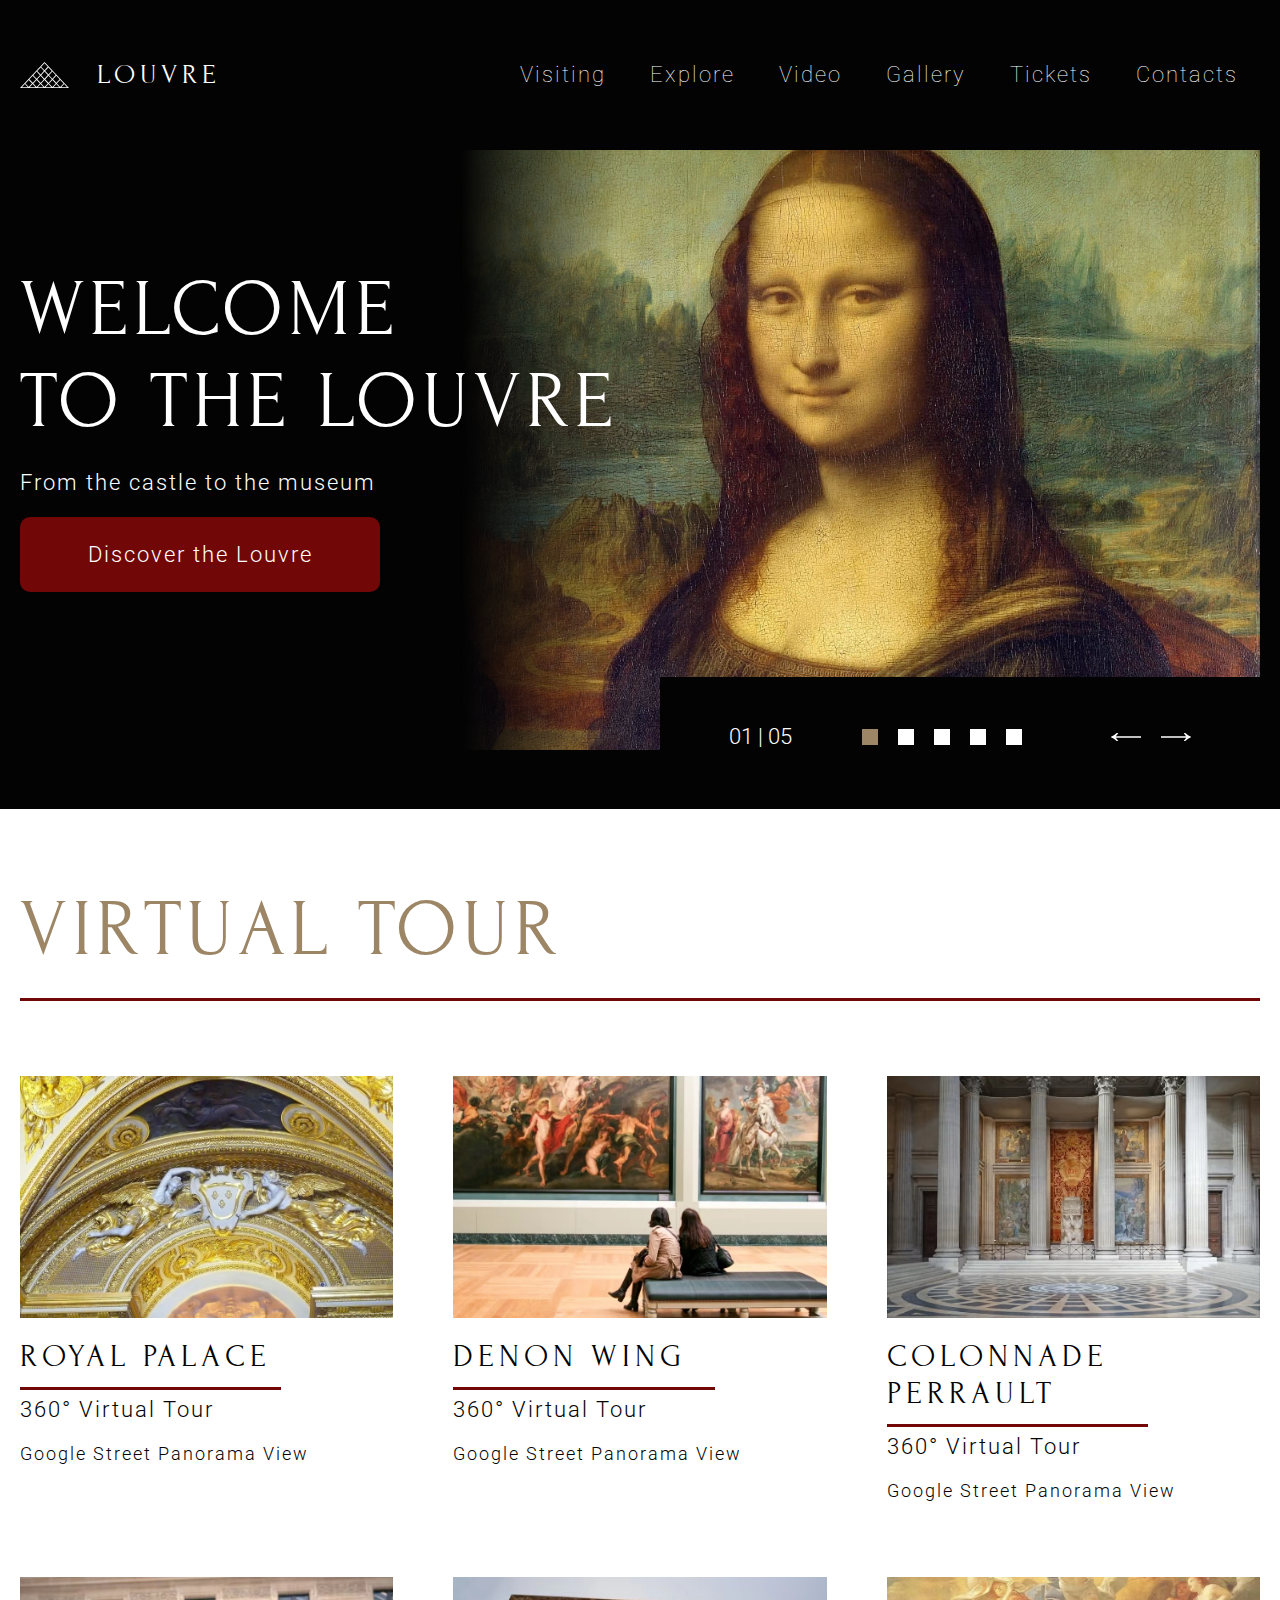
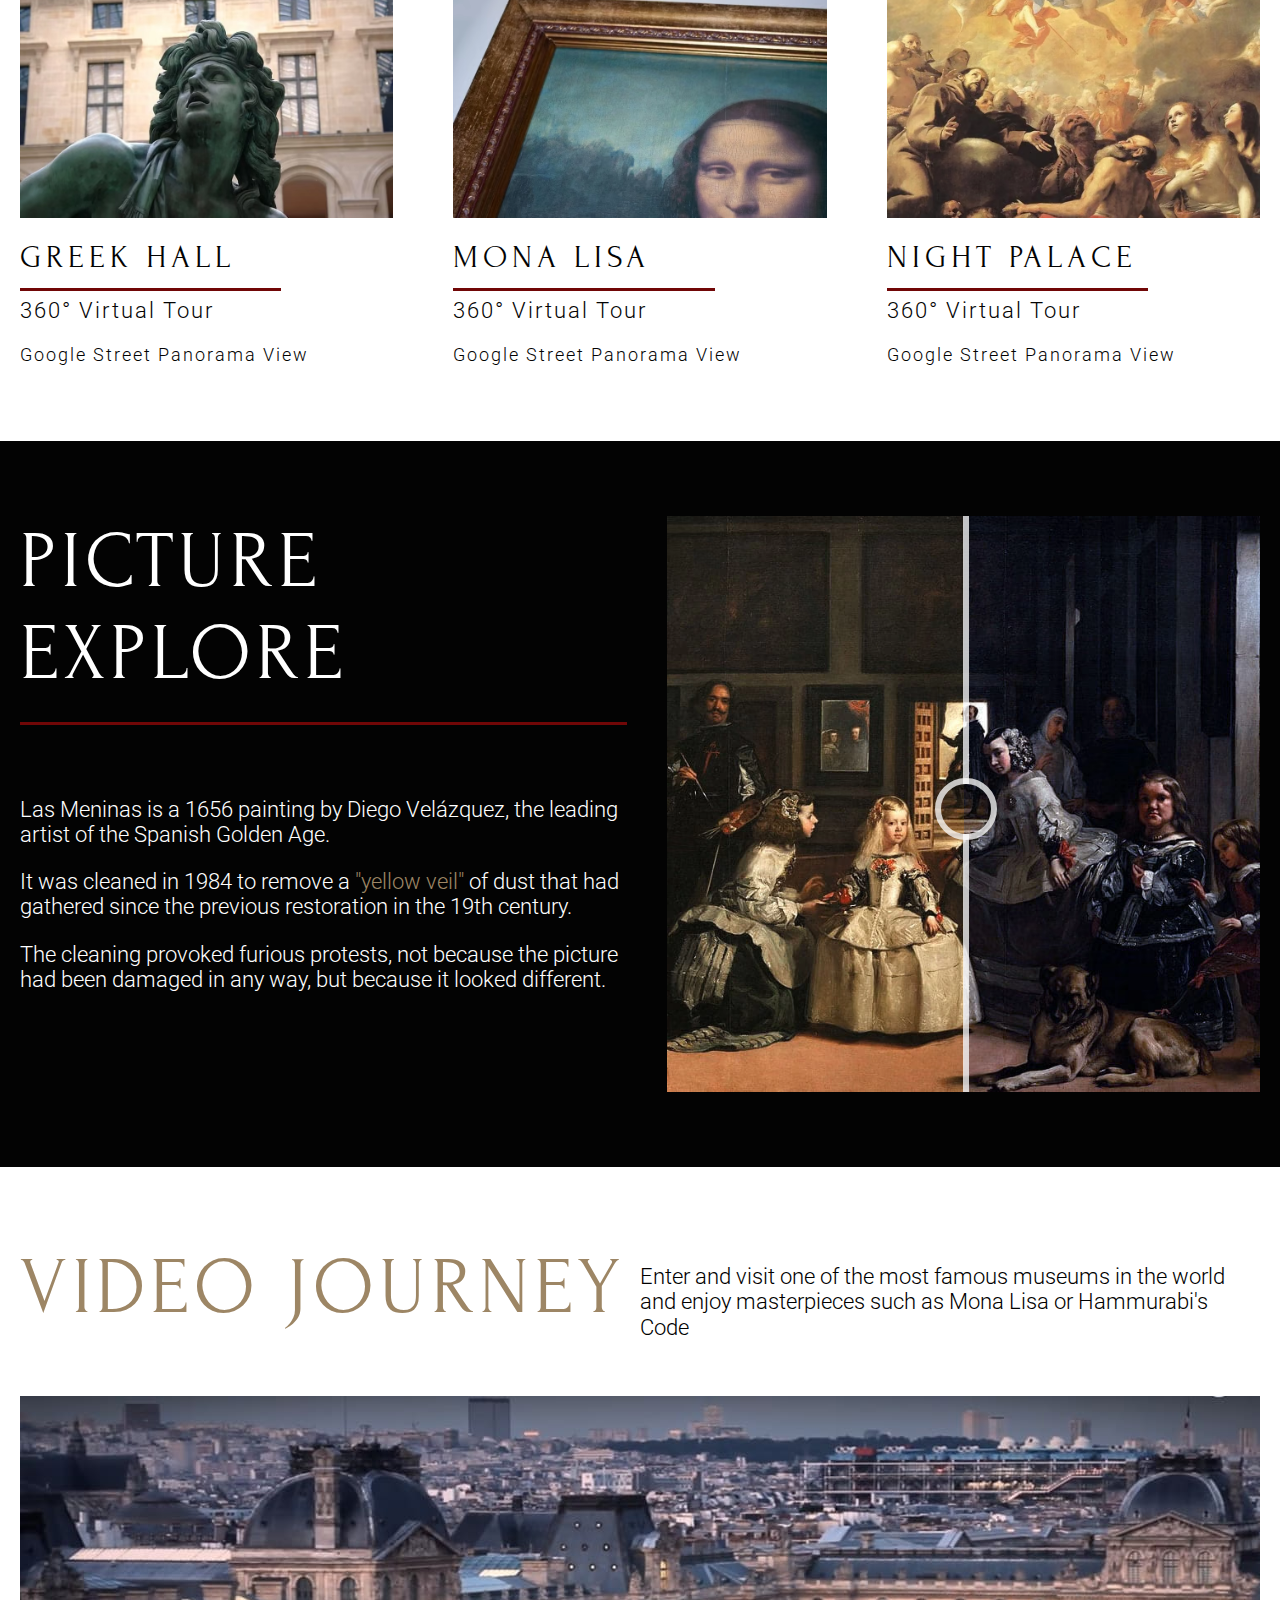
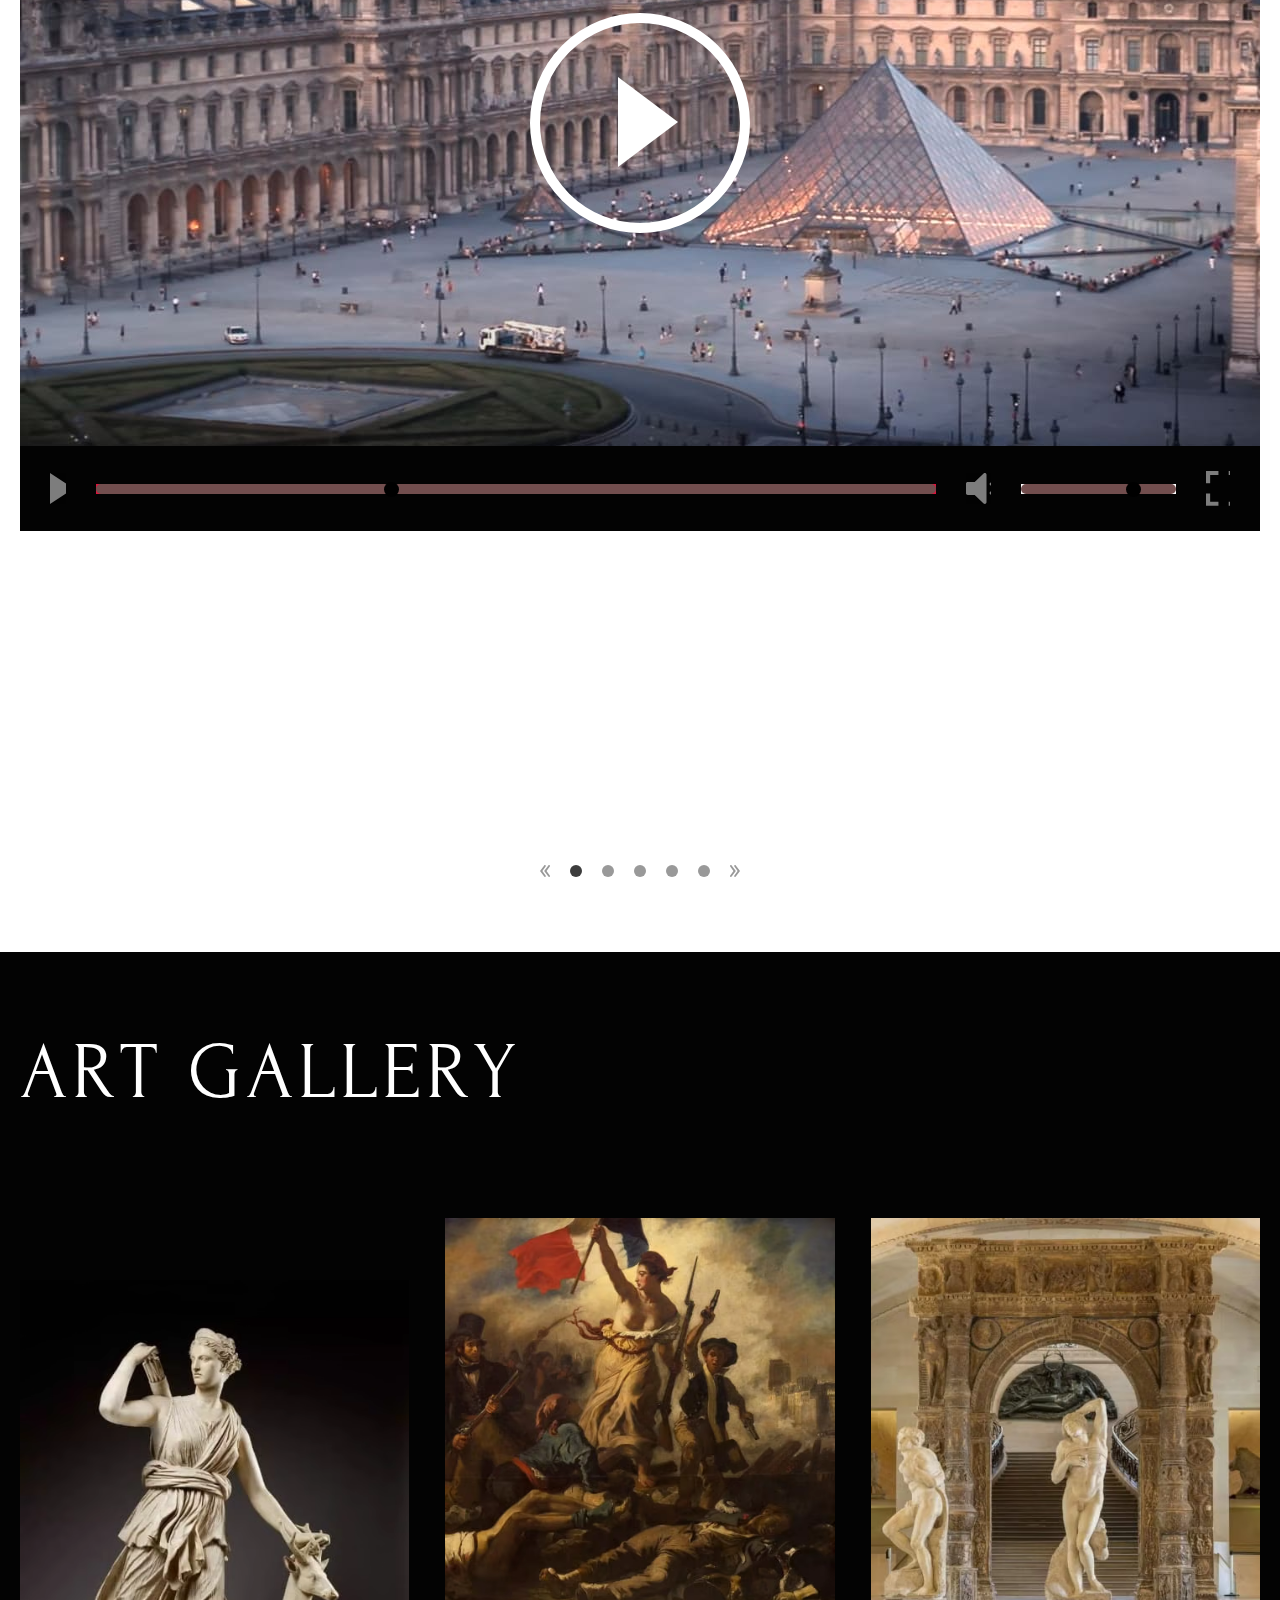
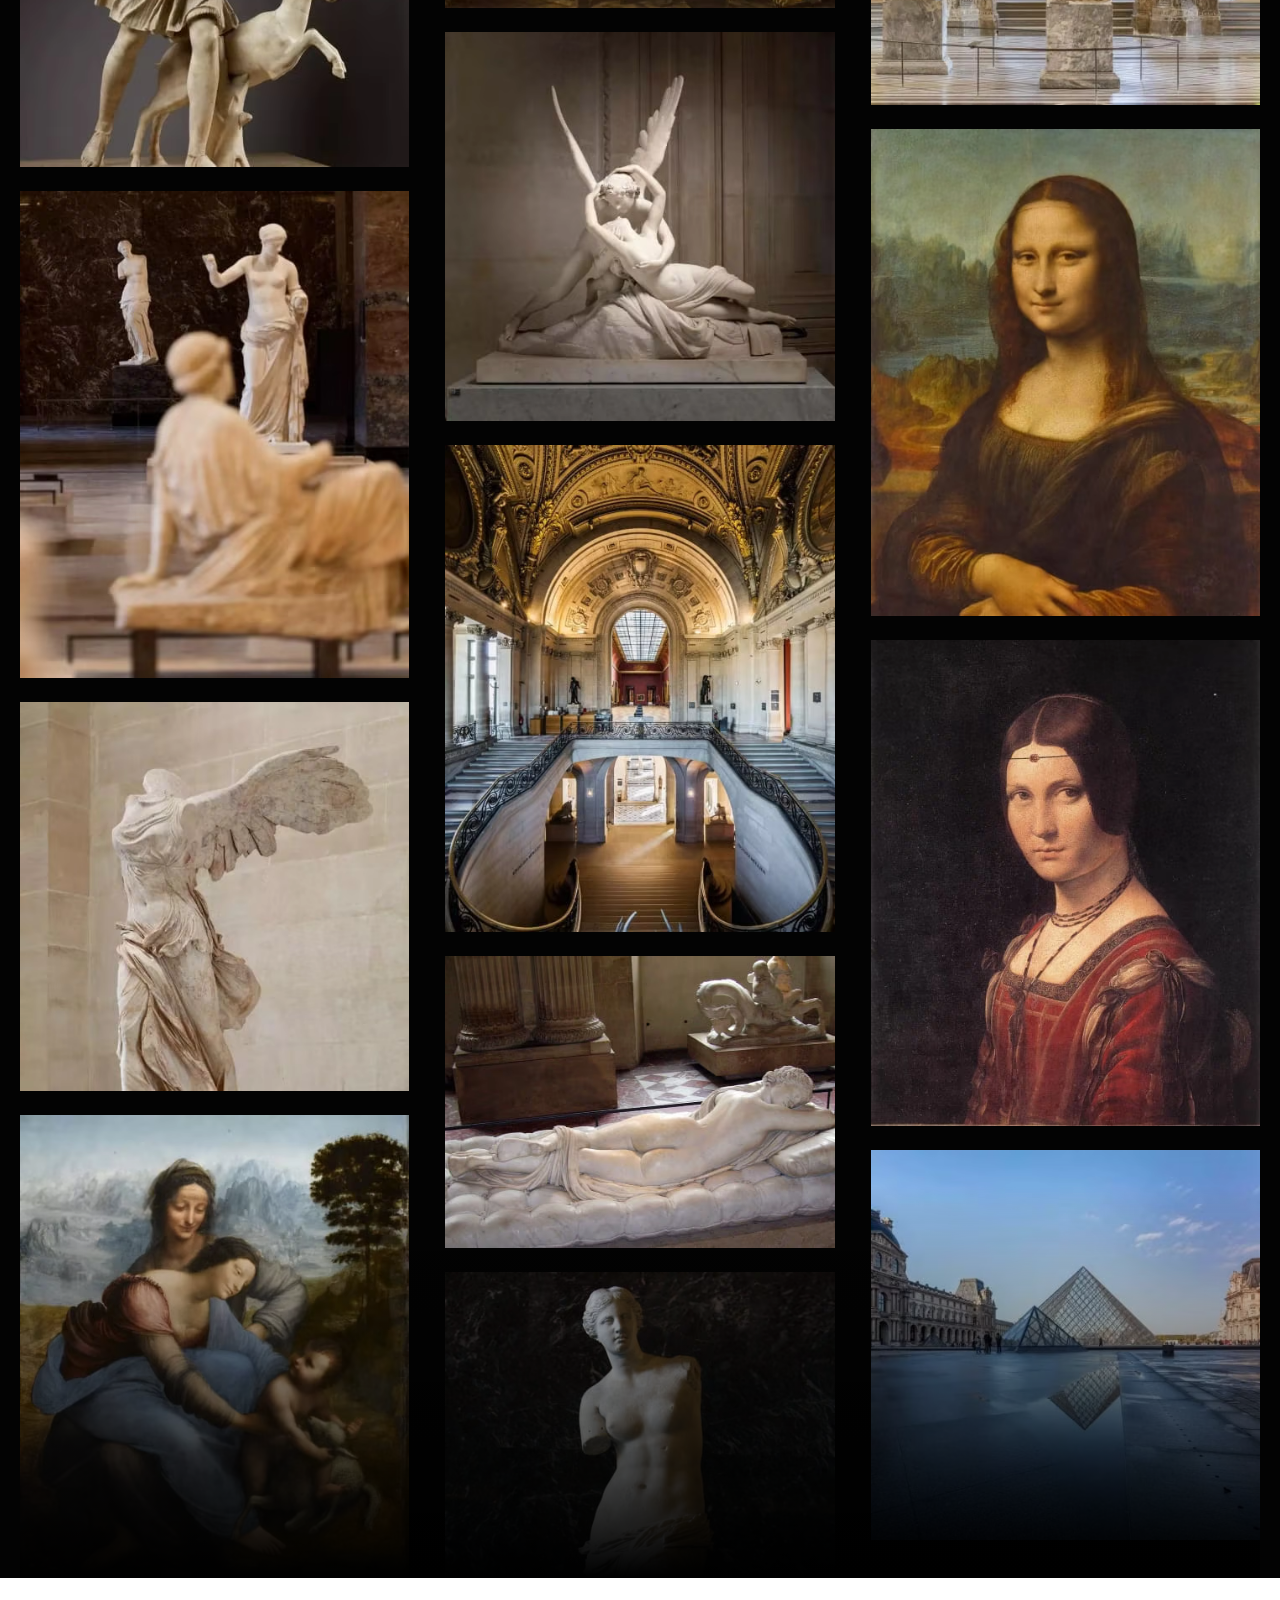
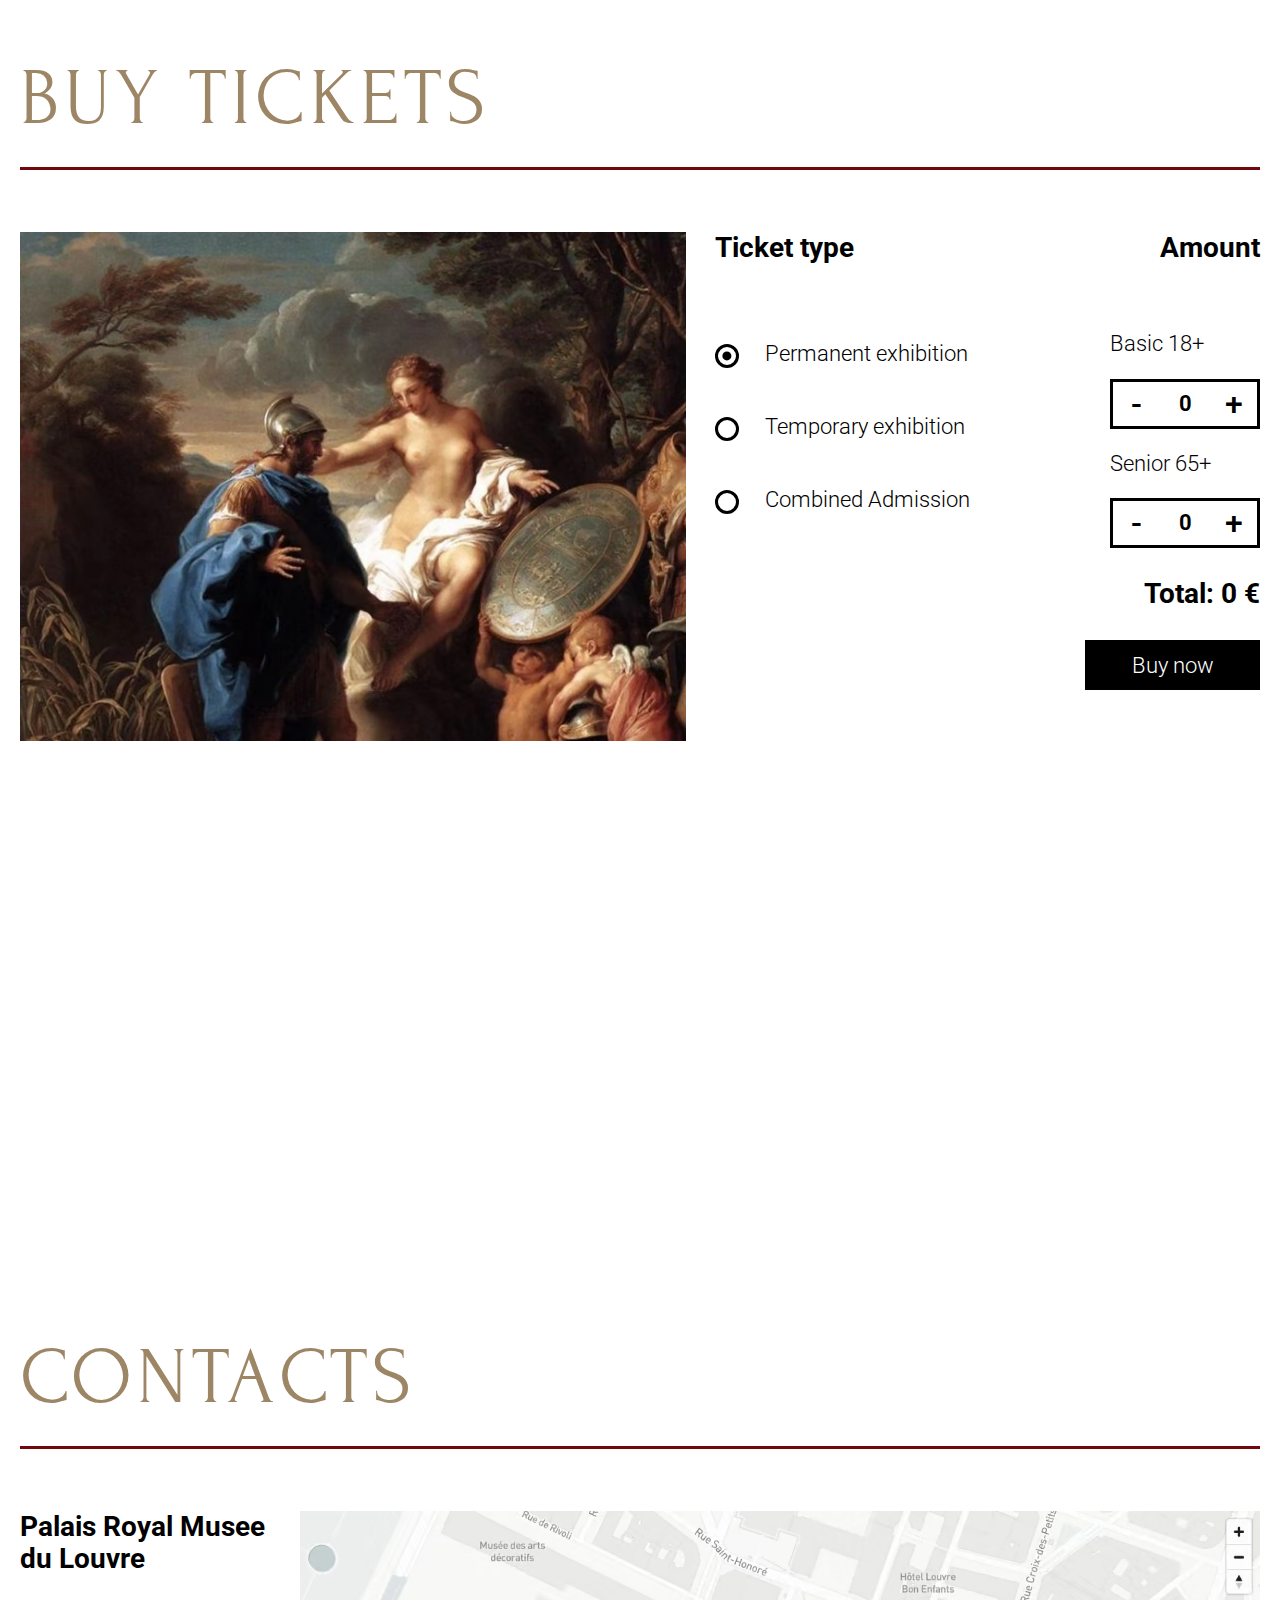
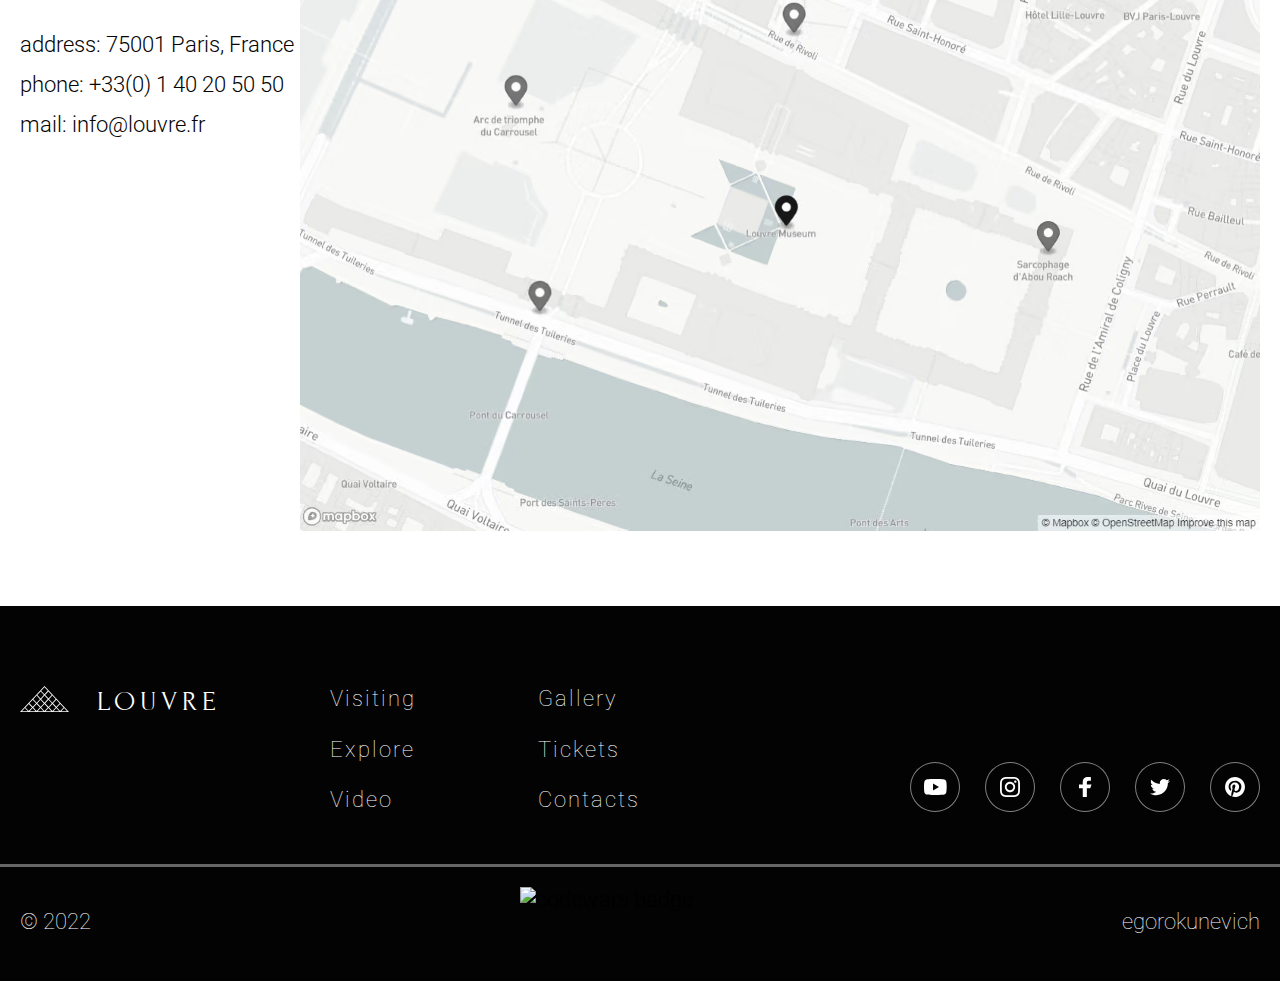
==== commit d8d23f52: "Add files via upload" ====
--- a/projects/museum/index.html
+++ b/projects/museum/index.html
@@ -50,6 +50,37 @@
                 class="navContacts">Contacts</a>
             </li>
           </ul>
+          <div class="menu-pictures__container">
+            <div class="menu-pictures">
+              <div class="first-item">
+                <img class="menu-pictures__item1" src="assets/img/nav-img1.avif" alt="nav-img1">
+              </div>
+              <div class="second-items">
+                <img class="menu-pictures__item2" src="assets/img/nav-img2.avif" alt="nav-img2">
+                <img class="menu-pictures__item3" src="assets/img/nav-img3.avif" alt="nav-img3">
+              </div>
+              <div class="back-items">
+                <div class="back-item1"></div>
+                <div class="back-item2"></div>
+                <div class="back-item3"></div>
+              </div>
+            </div>
+          </div>
+          <div class="menu-socials__container">
+            <ul class="menu__socials">
+              <li class="socials__thumb thumb__youtube"><a class="socials__link"
+                  href="https://www.youtube.com/user/louvre" target="blank"></a></li>
+              <li class="socials__thumb thumb__instagram"><a class="socials__link"
+                  href="https://www.instagram.com/museelouvre/" target="blank"></a></li>
+              <li class="socials__thumb thumb__facebook"><a class="socials__link"
+                  href="https://www.facebook.com/museedulouvre" target="blank"></a></li>
+              <li class="socials__thumb thumb__twitter"><a class="socials__link" href="http://twitter.com/museelouvre"
+                  target="blank"></a></li>
+              <li class="socials__thumb thumb__pinterest"><a class="socials__link"
+                  href="https://www.pinterest.fr/museedulouvre/" target="blank"></a></li>
+            </ul>
+
+          </div>
         </nav>
         <div id="burger-menu" class="burger-menu">
           <span class="burger-line burger-line__top"></span>
@@ -78,16 +109,23 @@
             <div class="slider">
               <div class="slider__mask">
                 <img class="slider__img" src="assets/img/welcome-slider/1.avif" alt="1_MonaLisa">
+                <div class="welcome__slides">
+                  <div class="welcome__slide slide-1"></div>
+                  <div class="welcome__slide slide-2"></div>
+                  <div class="welcome__slide slide-3"></div>
+                  <div class="welcome__slide slide-4"></div>
+                  <div class="welcome__slide slide-5"></div>
+                </div>
               </div>
               <!-- Slider -->
               <div class="slider-controls flex">
-                <p class="text_white">01 | 05</p>
+                <p class="slider-number text_white">01 | 05</p>
                 <div class="slider__dots flex">
-                  <div class="slider__dot slider__dot_active"></div> <!-- выделяется цветом -->
-                  <div class="slider__dot"></div>
-                  <div class="slider__dot"></div>
-                  <div class="slider__dot"></div>
-                  <div class="slider__dot"></div>
+                  <div data-id="0" class="slider__dot slider__dot_active"></div> <!-- выделяется цветом -->
+                  <div data-id="1" class="slider__dot"></div>
+                  <div data-id="2" class="slider__dot"></div>
+                  <div data-id="3" class="slider__dot"></div>
+                  <div data-id="4" class="slider__dot"></div>
                 </div>
                 <div class="slider__arrows flex">
                   <div class="slider__arrow slider__arrow_left"></div>
@@ -203,17 +241,19 @@
               <div class="explore-slider__container">
                 <div class="explore-slider">
                   <div class="explore-slider__after">
-                    <img class="explore__img img-block img-scale" src="assets/img/explore-slider/after.avif" alt="after.avif">
-                  <div class="after-container">
-                    <img class="explore__img2 img-block" src="assets/img/explore-slider/after.avif" alt="after.avif">
-                  </div>
+                    <img class="explore__img img-block img-scale" src="assets/img/explore-slider/after.avif"
+                      alt="after.avif">
+                    <div class="after-container">
+                      <img class="explore__img2 img-block" src="assets/img/explore-slider/after.avif" alt="after.avif">
+                    </div>
                   </div>
                   <div class="explore-slider__control">
                     <div class="slider-thumb">
                       <div class="slider__thumb"></div>
                     </div>
                   </div>
-                  <input class="explore-range explore-slider__input" name="exploreRange" type="range" min="0" max="99" value="50">
+                  <input class="explore-range explore-slider__input" name="exploreRange" type="range" min="0" max="99"
+                    value="50">
                 </div>
               </div>
             </div>
@@ -239,11 +279,13 @@
                   <div class="player-controls__play cursor-pointer">
                     <div class="player-controls__btn-opacity"></div>
                   </div>
-                  <input type="range" value="35" min="0" max="100" class="video-range player-controls__progress cursor-pointer">
+                  <input type="range" value="35" min="0" max="100"
+                    class="video-range player-controls__progress cursor-pointer">
                   <div class="player-controls__mute cursor-pointer">
                     <div class="player-controls__btn-opacity"></div>
                   </div>
-                  <input type="range" value="75" min="0" max="100" class="video-range player-controls__volume cursor-pointer">
+                  <input type="range" value="75" min="0" max="100"
+                    class="video-range player-controls__volume cursor-pointer">
                   <div class="player-controls__fullscreen cursor-pointer">
                     <div class="player-controls__btn-opacity"></div>
                   </div>
@@ -324,15 +366,15 @@
                   <h5 class="form__title">Ticket type</h5>
                   <div class="tickets-radio">
                     <div>
-                      <input type="radio" name="radio-btn__ticket" id="ticket-1" checked> <label for="ticket-1"
+                      <input value="Permanent exhibition" type="radio" name="radio-btn__ticket" id="ticket-1" checked> <label for="ticket-1"
                         class="form__label">Permanent exhibition</label>
                     </div>
                     <div>
-                      <input type="radio" name="radio-btn__ticket" id="ticket-2"> <label for="ticket-2"
+                      <input value="Temporary exhibition" type="radio" name="radio-btn__ticket" id="ticket-2"> <label for="ticket-2"
                         class="form__label">Temporary exhibition</label>
                     </div>
                     <div>
-                      <input type="radio" name="radio-btn__ticket" id="ticket-3"> <label for="ticket-3"
+                      <input value="Combined Admission" type="radio" name="radio-btn__ticket" id="ticket-3"> <label for="ticket-3"
                         class="form__label">Combined Admission</label>
                     </div>
                   </div>
@@ -343,7 +385,8 @@
                     <p class="ticket-amount__ticket-name">Basic 18+</p>
                     <div class="amount__inputs">
                       <div id="ticketsBasicRemove" class="amount__btn">-</div>
-                      <input id="ticketsBasicAmount" class="amount__number" type="number" min="0" max="20" value="0" readonly>
+                      <input id="ticketsBasicAmount" class="amount__number" type="number" min="0" max="20" value="0"
+                        readonly>
                       <div id="ticketsBasicAdd" class="amount__btn">+</div>
                     </div>
                   </div>
@@ -351,7 +394,8 @@
                     <p class="ticket-amount__ticket-name">Senior 65+</p>
                     <div class="amount__inputs">
                       <div id="ticketsSeniorRemove" class="amount__btn">-</div>
-                      <input id="ticketsSeniorAmount" class="amount__number" type="number" min="0" max="20" value="0" readonly>
+                      <input id="ticketsSeniorAmount" class="amount__number" type="number" min="0" max="20" value="0"
+                        readonly>
                       <div id="ticketsSeniorAdd" class="amount__btn">+</div>
                     </div>
                   </div>
@@ -444,7 +488,8 @@
         <div class="container">
           <div class="footer__authors">
             <p class="font_thin text_white">© 2022</p>
-            <p class="authors__school font_thin text_white">The Rolling Scopes School</p>
+            <!-- <p class="authors__school font_thin text_white">The Rolling Scopes School</p> -->
+            <img src="https://www.codewars.com/users/GrayK/badges/large" alt="codewars badge">
             <p><a class="font_thin text_white" href="https://github.com/egorokunevich">egorokunevich</a></p>
           </div>
         </div>
@@ -484,7 +529,7 @@
                 <input placeholder="Phone" type="tel" name="" id="" class="input__text text_black booking-form__input">
               </label>
               <label for="select" class="booking-form__label booking-form__label_select">
-                <select class="select__header text_black" name="select__ticket-type" id="">
+                <select class="select__header text_black" name="select__ticket-type" id="booking__select">
                   <option class="select__option text_black" value="Temporary exhibition">Temporary exhibition</option>
                   <option class="select__option text_black" value="Permanent exhibition">Permanent exhibition</option>
                   <option class="select__option text_black" value="Combined Admission">Combined Admission</option>
@@ -505,7 +550,8 @@
                   <p class="text_black booking-entry__ticket booking-entry__text">Senior 65+ (10 €)</p>
                   <div class="booking__inputs">
                     <div id="booking_seniorRemove" class="booking__btn">-</div>
-                    <input id="booking_seniorAmount" class="booking__number" type="number" min="0" max="20" value="0" readonly>
+                    <input id="booking_seniorAmount" class="booking__number" type="number" min="0" max="20" value="0"
+                      readonly>
                     <div id="booking_seniorAdd" class="booking__btn">+</div>
                   </div>
                 </div>
@@ -582,6 +628,8 @@
   </div>
 
   <script src="js/script.js" type="text/javascript"></script>
+  <script src="js/welcome-slider.js" type="text/javascript"></script>
+  <script src="js/booking.js" type="text/javascript"></script>
 
 </body>
 
--- a/projects/museum/css/style.css
+++ b/projects/museum/css/style.css
@@ -298,7 +298,6 @@
   .parallax {
     width: 100%;
     height: 300px;
-    background-image: url(../assets/img/parallax.jpg);
     background-position: center;
     background-size: cover;
     background-attachment: fixed;
--- a/projects/museum/css/welcome.css
+++ b/projects/museum/css/welcome.css
@@ -51,14 +51,6 @@
 .slider__mask {
   position: relative;
   width: 100%;
-}
-
-/* Изображения слайдера в Welcome (правая сторона секции) */
-.slider__img {
-  display: block;
-  /* width: calc(100% - 440px); */
-  width: 100%;
-  height: auto;
   mask-image: linear-gradient(
     to right,
     rgba(0, 0, 0, 0) 0%,
@@ -69,7 +61,63 @@
     rgba(0, 0, 0, 0) 0%,
     rgba(0, 0, 0, 1) 20%
   );
+  overflow: hidden;
+}
+
+/* Изображения слайдера в Welcome (правая сторона секции) */
+.slider__img {
+  display: block;
+  /* width: calc(100% - 440px); */
+  width: 100%;
+  height: auto;
+  /* mask-image: linear-gradient(
+    to right,
+    rgba(0, 0, 0, 0) 0%,
+    rgba(0, 0, 0, 1) 20%
+  );
+  -webkit-mask-image: linear-gradient(
+    to right,
+    rgba(0, 0, 0, 0) 0%,
+    rgba(0, 0, 0, 1) 20%
+  ); */
   z-index: 20;
+  opacity: 50%;
+}
+
+.welcome__slides {
+  position: absolute;
+  left: 0;
+  top: 0;
+  display: flex;
+  max-width: calc(100% * 5);
+  width: calc(100% * 5);
+  height: 100%;
+}
+
+.welcome__slide {
+  max-width: 1000px;
+  width: 100%;
+  height: 100%;
+  background-repeat: no-repeat;
+  background-size: cover;
+  transform: translateX(0);
+  transition: transform 1s;
+}
+
+.slide-1 {
+  background-image: url(../assets/img/welcome-slider/1.avif);
+}
+.slide-2 {
+  background-image: url(../assets/img/welcome-slider/2.avif);
+}
+.slide-3 {
+  background-image: url(../assets/img/welcome-slider/3.avif);
+}
+.slide-4 {
+  background-image: url(../assets/img/welcome-slider/4.avif);
+}
+.slide-5 {
+  background-image: url(../assets/img/welcome-slider/5.avif);
 }
 
 /* Слайдер */
@@ -220,6 +268,11 @@
     column-gap: 20px;
   }
 
+  .slider__mask {
+    mask-image: none;
+    -webkit-mask-image: none;
+  }
+
 .welcome-content_active {
   opacity: 100%;
 }
--- a/projects/museum/css/header.css
+++ b/projects/museum/css/header.css
@@ -64,7 +64,7 @@
   top: 8px;
 }
 
-.burger-line:nth-child(3)  {
+.burger-line:nth-child(3) {
   top: 16px;
 }
 
@@ -74,6 +74,30 @@
   display: flex;
   justify-content: space-between;
   align-items: center;
+}
+
+.menu-pictures__container {
+  display: none;
+}
+
+.menu-pictures {
+  display: none;
+  background-color: black;
+  max-width: 658px;
+}
+
+.menu-socials__container {
+  display: none;
+}
+
+.menu__socials {
+  list-style: none;
+}
+
+.back-item1,
+.back-item2,
+.back-item3 {
+  display: none;
 }
 
 @media (max-width: 1024px) {
@@ -119,8 +143,8 @@
   }
 
   .header__li {
-      padding: 0;
-      margin-bottom: 20px;
+    padding: 0;
+    margin-bottom: 20px;
   }
 
   .header__li::after {
@@ -145,6 +169,72 @@
   .header__nav {
     max-width: 100%;
   }
+
+  .nav__list {
+    position: relative;
+    height: unset;
+  }
+
+  .menu-pictures__container {
+    display: flex;
+    background-color: black;
+    justify-content: center;
+  }
+
+  .menu-pictures {
+    display: flex;
+    flex-flow: column nowrap;
+    justify-content: center;
+    z-index: 6;
+    row-gap: 20px;
+    align-items: center;
+    padding: 20px 10px 30px 10px;
+  }
+
+  .menu-pictures::after {
+    content: "";
+    width: 100%;
+    margin-top: 15px;
+    height: 2px;
+    background-color: grey;
+  }
+
+  .first-item {
+    z-index: 6;
+  }
+
+  .second-items {
+    display: flex;
+    column-gap: 20px;
+    flex-flow: row nowrap;
+    z-index: 6;
+  }
+
+  .menu-pictures__item1 {
+    max-width: 100%;
+    width: 100%;
+  }
+
+  .menu-pictures__item2,
+  .menu-pictures__item3 {
+    max-width: calc((100%- 20px) / 2);
+    width: 100%;
+  }
+
+  .menu-socials__container {
+    display: flex;
+    justify-content: center;
+    padding: 0 0 50px 0;
+    background-color: black;
+  }
+
+  .menu__socials {
+    display: flex;
+    flex-flow: row nowrap;
+    justify-content: space-between;
+    column-gap: 20px;
+    max-width: 340px;
+  }
 }
 
 @media (max-width: 420px) {
@@ -165,6 +255,50 @@
   .header__nav {
     top: 90px;
   }
+
+  .menu-pictures__item2,
+  .menu-pictures__item3,
+  .menu-pictures__item4,
+  .first-item,
+  .second-items {
+    display: none;
+  }
+
+  .back-item1,
+  .back-item2,
+  .back-item3 {
+    display: block;
+    width: 95px;
+    height: 95px;
+    background-repeat: no-repeat;
+    background-size: cover;
+    background-position: center;
+  }
+
+  .menu-pictures {
+   width: 100%;
+  }
+
+  .back-items {
+    display: flex;
+    flex-flow: row nowrap;
+    column-gap: 20px;
+    justify-content: space-between;
+  }
+
+  .back-item1 {
+    background-image: url(../assets/img/nav-img1.avif);
+  }
+  .back-item2 {
+    background-image: url(../assets/img/nav-img2.avif);
+  }
+  .back-item3 {
+    background-image: url(../assets/img/nav-img3.avif);
+  }
+
+  .menu__socials {
+    column-gap: 10px;
+  }
 }
 
 .nav_active {
@@ -178,13 +312,13 @@
 }
 
 .burger_active .burger-line:nth-child(1) {
-    transform: rotate(45deg);
+  transform: rotate(45deg);
 }
 
 .burger_active .burger-line:nth-child(2) {
-    opacity: 0%;
+  opacity: 0%;
 }
 
 .burger_active .burger-line:nth-child(3) {
-    transform: rotate(-45deg);
-}+  transform: rotate(-45deg);
+}
--- a/projects/museum/css/explore.css
+++ b/projects/museum/css/explore.css
@@ -21,7 +21,7 @@
   position: relative;
   overflow: hidden;
   z-index: 3;
-  touch-action: none;
+  /* touch-action: none; */
 }
 
 .explore-slider__after {
@@ -83,6 +83,7 @@
   width: 6px;
   height: 100%;
   background-color: transparent;
+  touch-action: none;
 }
 
 .slider__thumb::before {
--- a/projects/museum/css/tickets.css
+++ b/projects/museum/css/tickets.css
@@ -116,6 +116,7 @@
   .tickets-pic-container {
     width: 70%;
     height: 440px;
+    overflow: hidden;
   }
 
   .tickets-pic {
@@ -123,6 +124,7 @@
     width: 100%;
     /* max-height: 440px; */
     height: auto;
+    transform: translate(0, -10%);
   }
 
   .ticket-type {
@@ -147,6 +149,7 @@
   .tickets-pic {
     max-width: unset;
     width: 100%;
+    transform: unset;
   }
 
   .ticket-amount {
